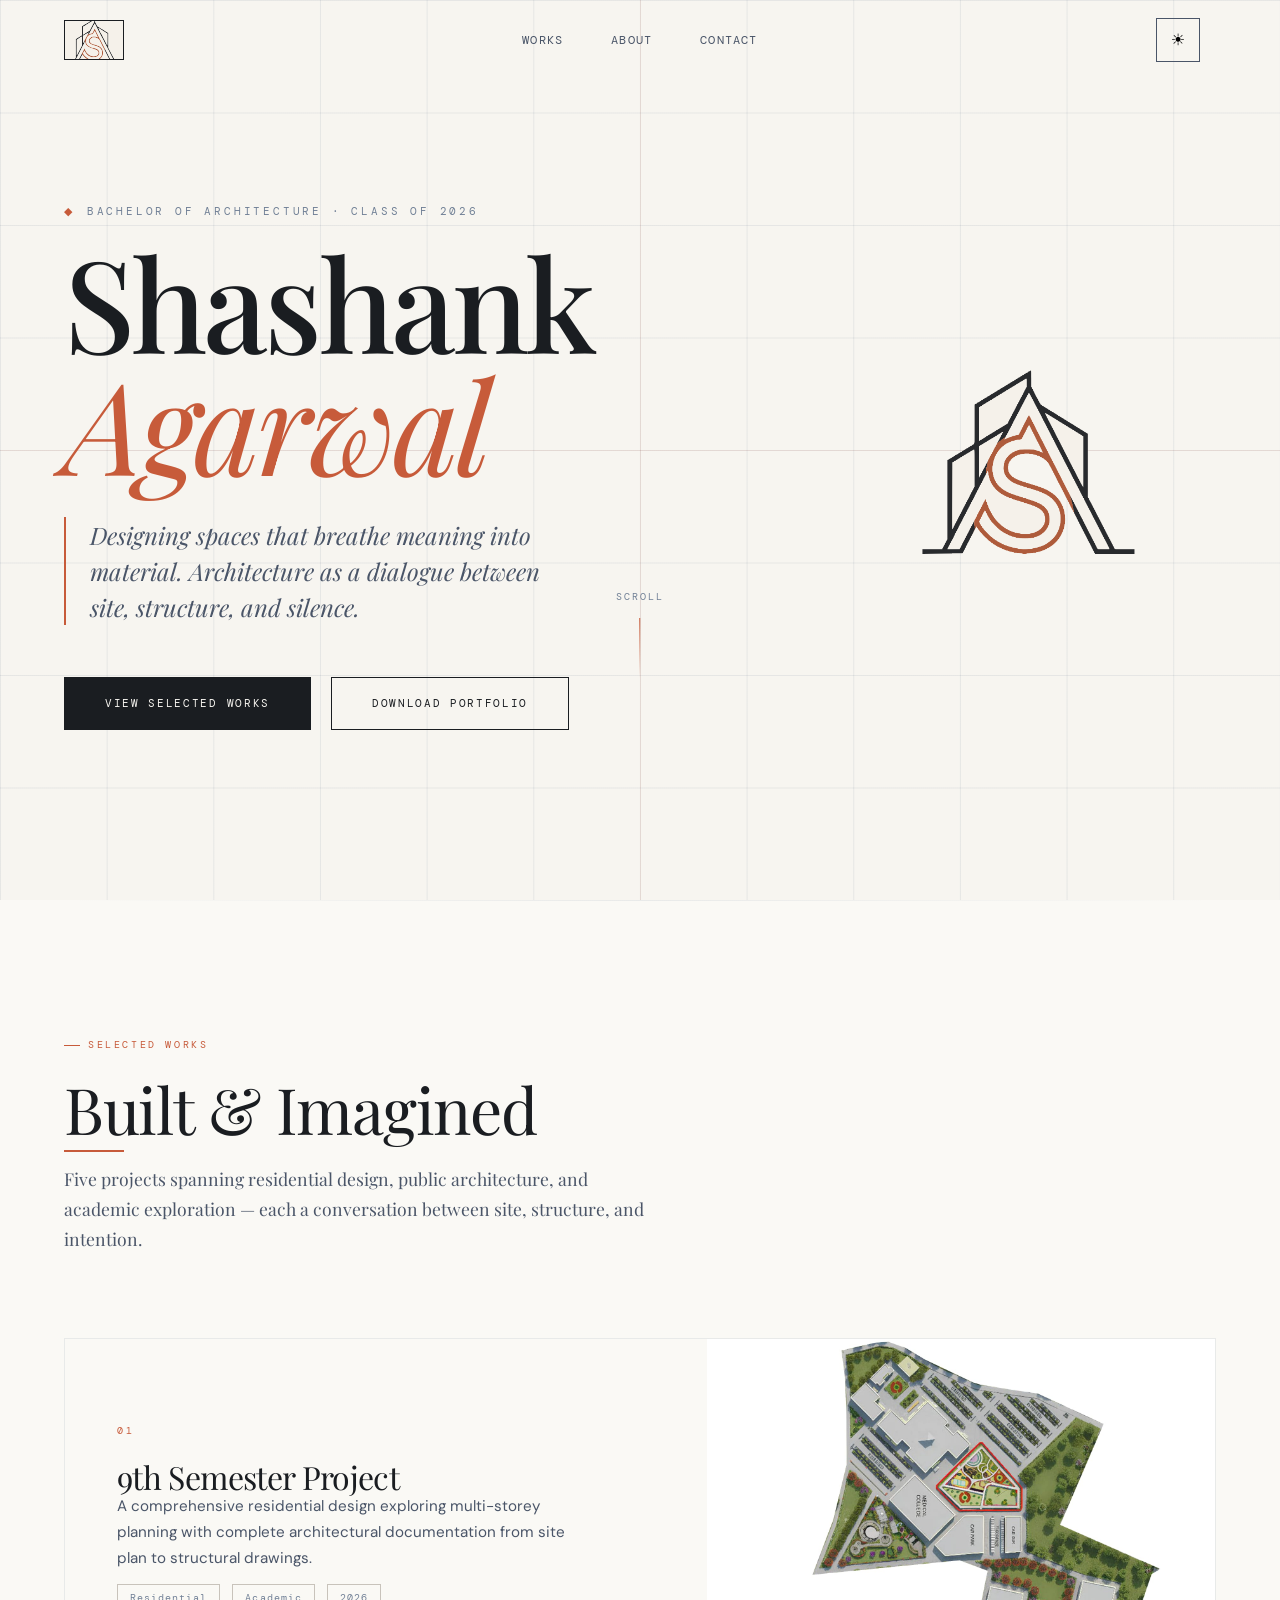
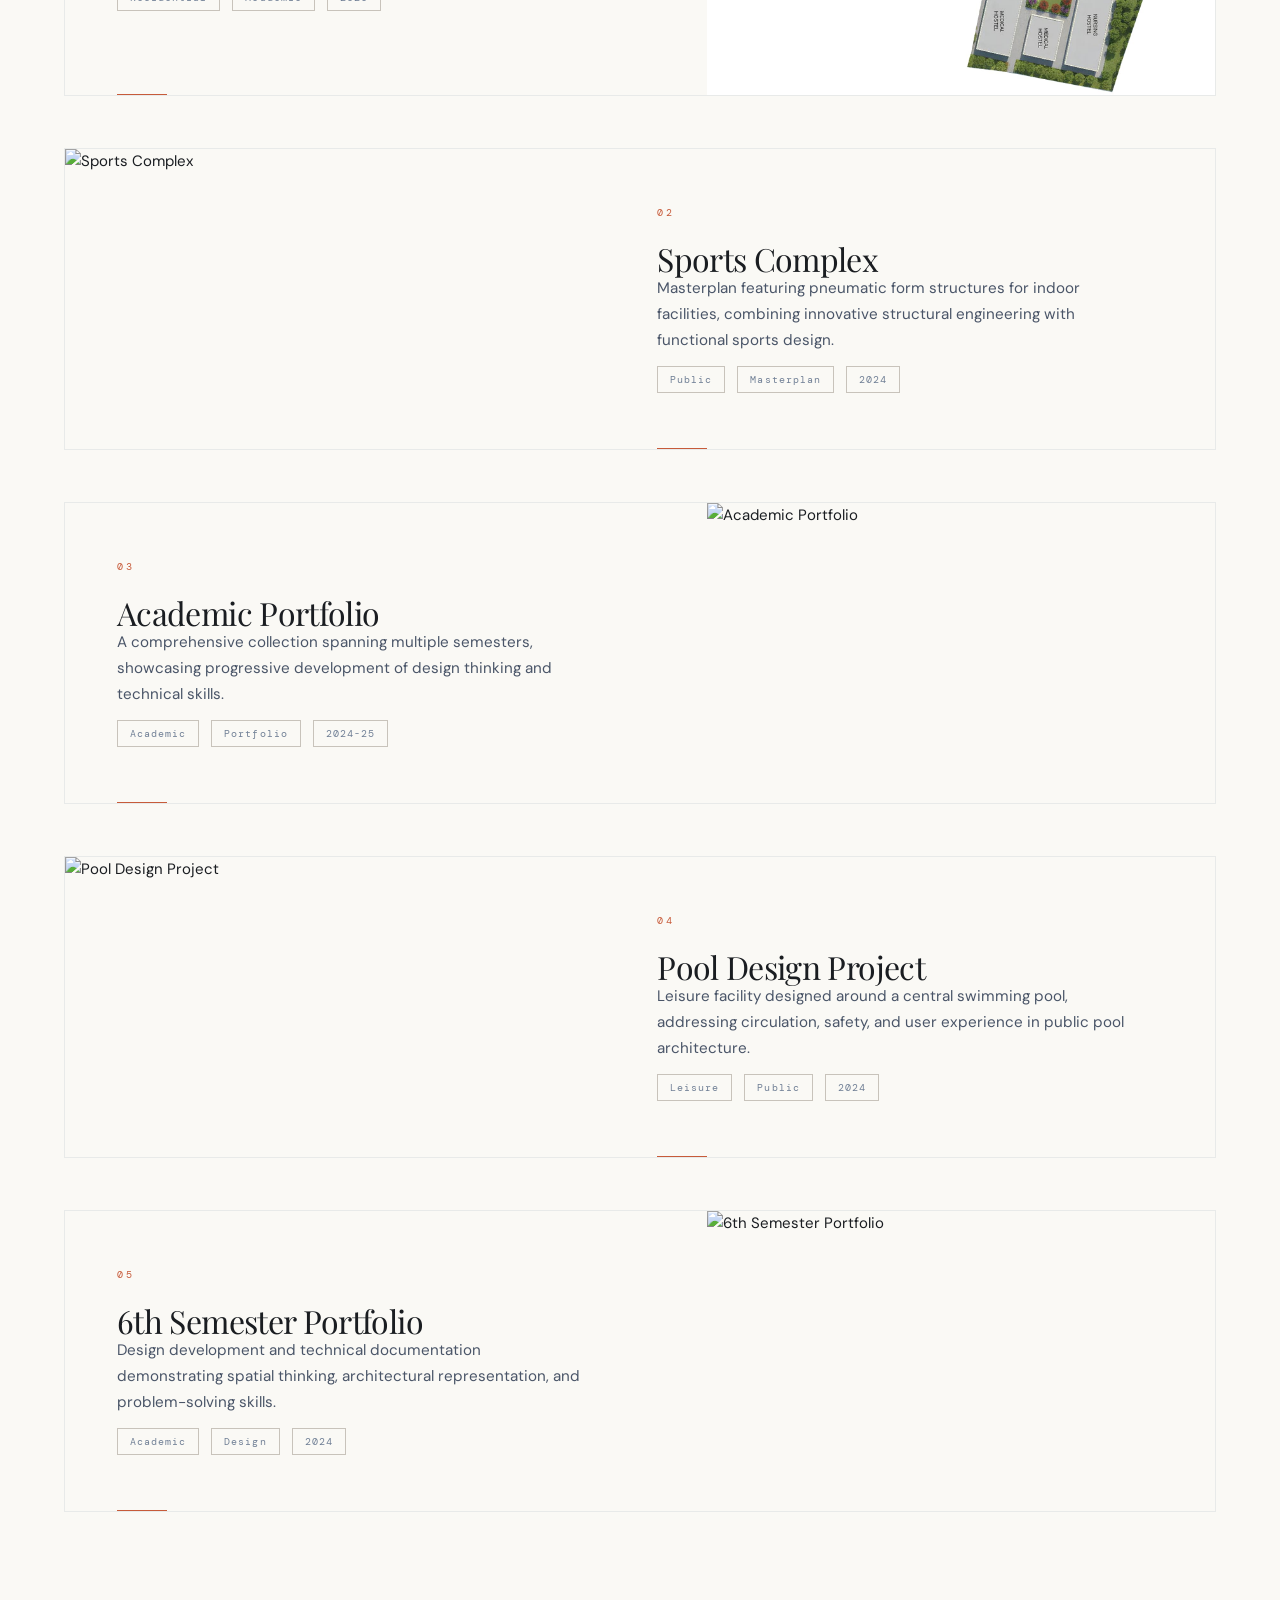
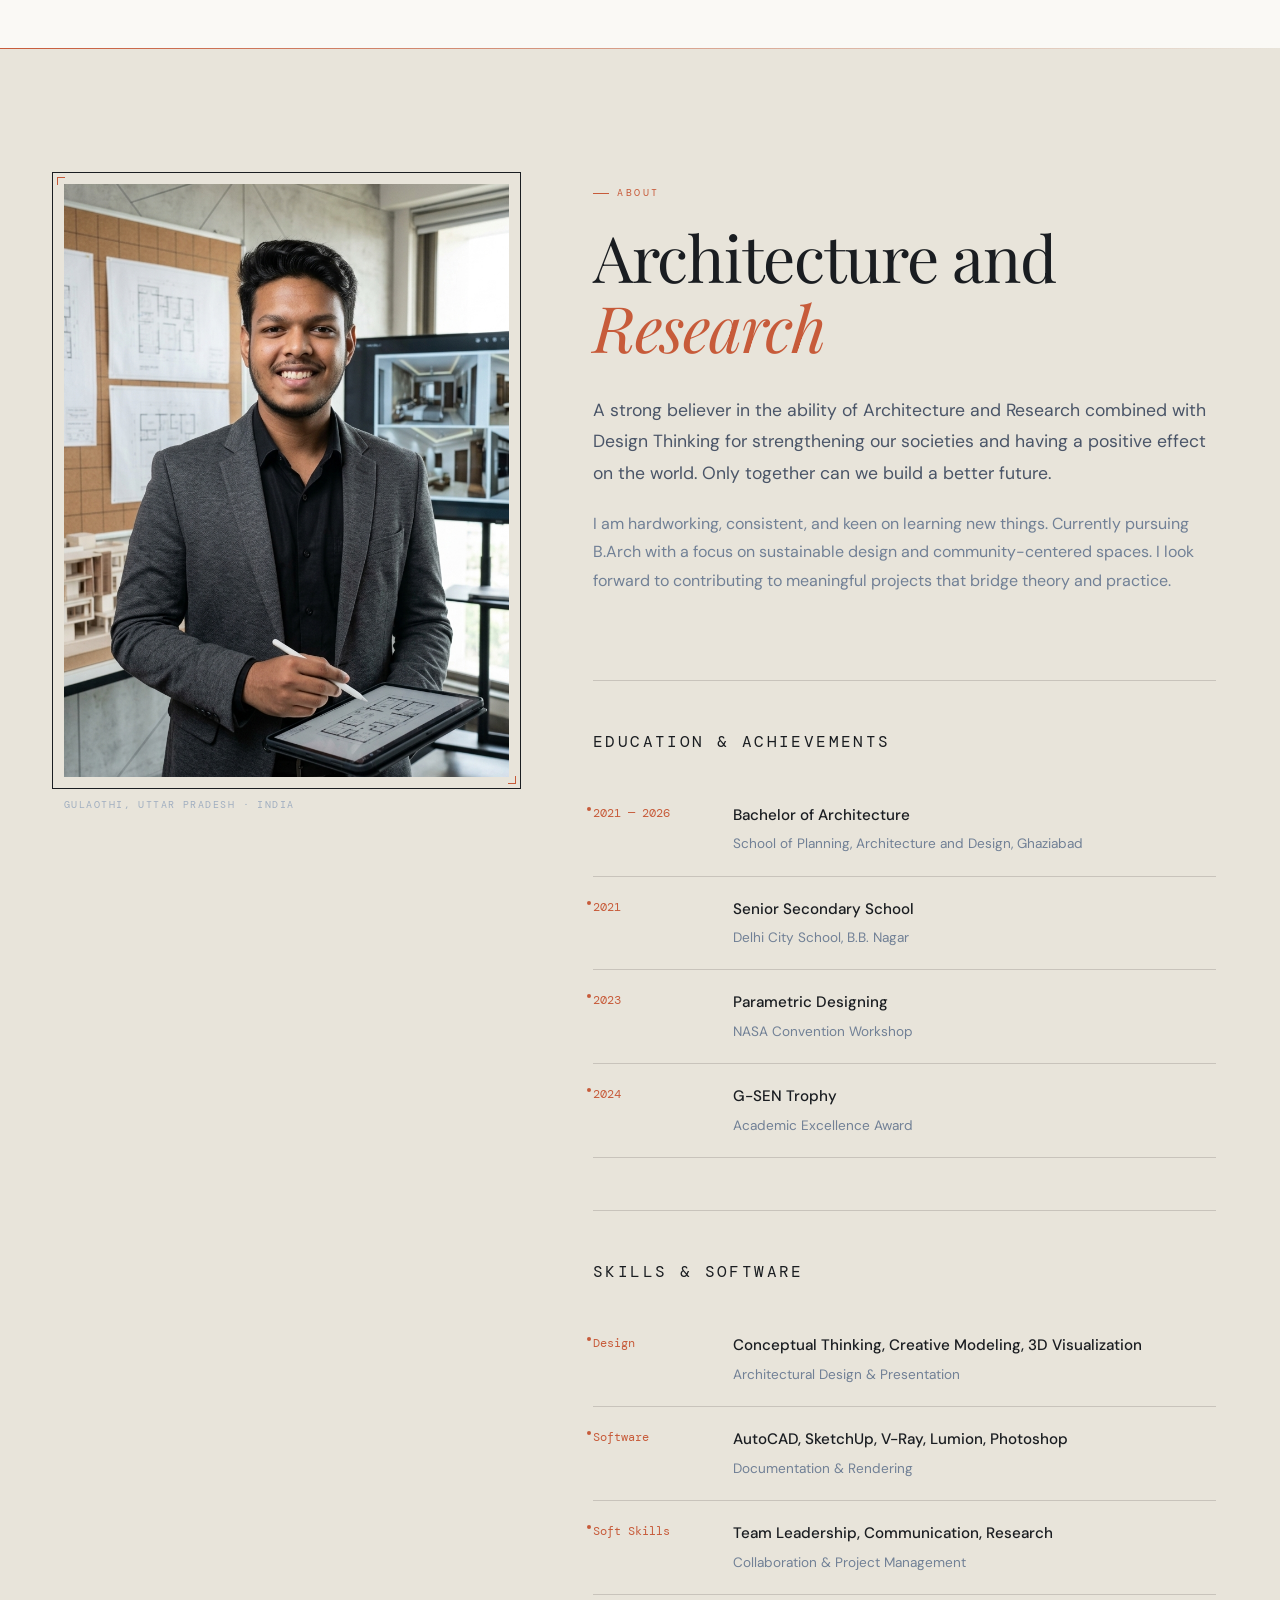
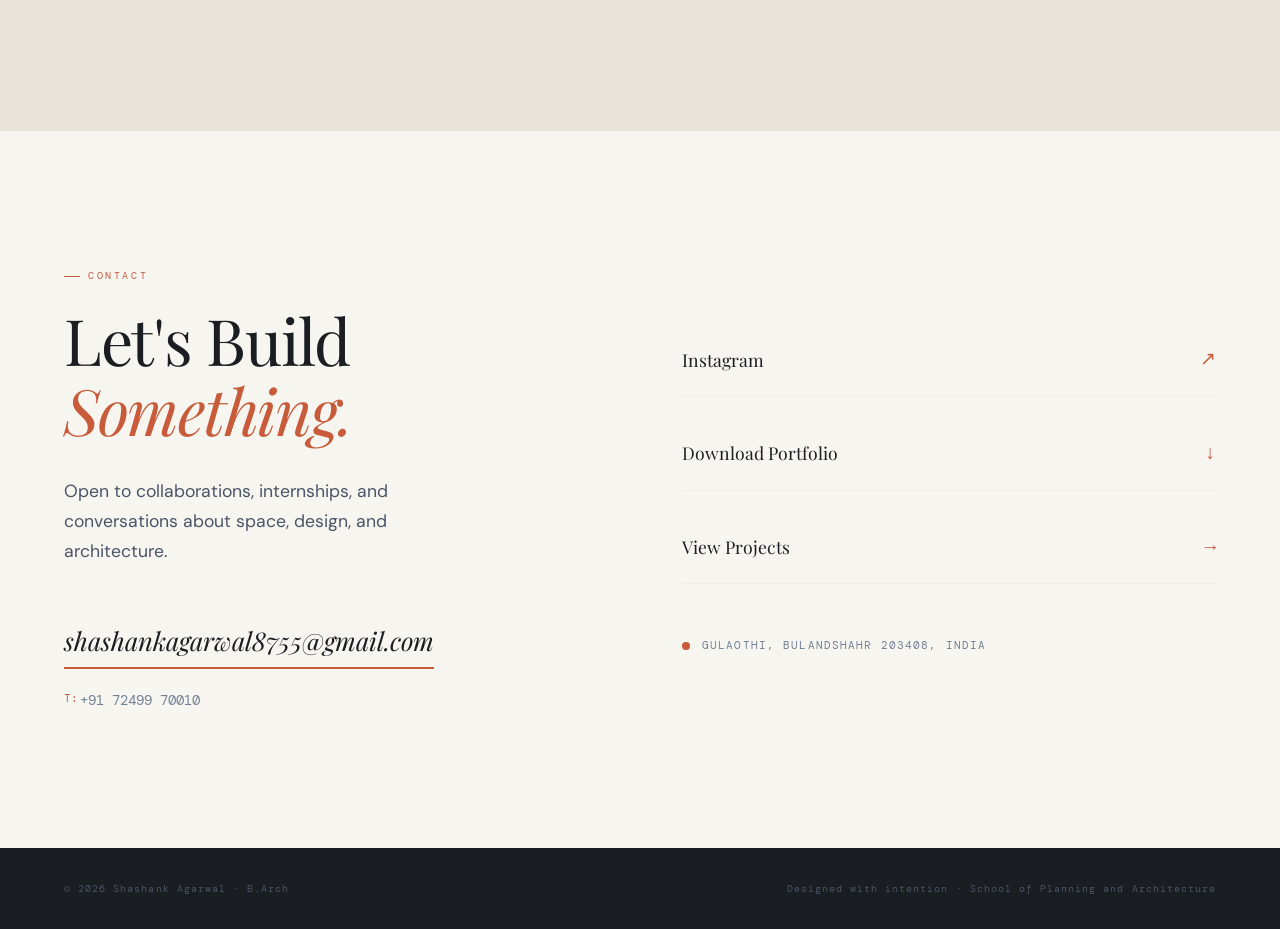
==== index.html @ 077cb96d "working stage 1" ====
<!DOCTYPE html>
<html lang="en">

<head>
    <meta charset="UTF-8">
    <meta name="viewport" content="width=device-width, initial-scale=1.0">
    <title>Shashank Agarwal — Architecture Portfolio 2026</title>
    <link rel="icon" type="image/png" href="transparent-logo.svg">
    <style>
        link[rel="icon"] {
            border-radius: 50% !important;
        }
    </style>
    <link rel="stylesheet" href="style.css">
    <link rel="preconnect" href="https://fonts.googleapis.com">
    <link rel="preconnect" href="https://fonts.gstatic.com" crossorigin>
    <link
        href="https://fonts.googleapis.com/css2?family=DM+Mono:wght@300;400&family=DM+Sans:ital,wdth,wght@0,400,300..700;1,400,400&family=Playfair+Display:ital,wght@0,400..900;1,400..900&display=swap"
        rel="stylesheet">
</head>

<body>

    <!-- ============ NAVIGATION ============ -->
    <nav class="nav" id="nav">
        <a href="#home" class="nav-logo"><img src="logo.svg" alt="Shashank Agarwal" class="nav-logo-img"></a>
        <ul class="nav-links" id="navLinks">
            <li><a href="#works">Works</a></li>
            <li><a href="#about">About</a></li>
            <li><a href="#contact">Contact</a></li>
        </ul>
        <div style="display: flex; align-items: center; gap: 1rem;">
            <button class="theme-toggle" id="themeToggle" aria-label="Toggle dark mode">
                <span class="theme-icon sun">☀</span>
                <span class="theme-icon moon">☾</span>
            </button>
            <button class="nav-mobile-toggle" id="navToggle" aria-label="Toggle menu">
                <span></span>
                <span></span>
            </button>
        </div>
    </nav>

    <!-- ============ HERO ============ -->
    <section class="hero" id="home">
        <div class="hero-grid-bg"></div>
        <div class="hero-content">
            <div class="hero-left">
                <p class="hero-eyebrow fade-in fade-in-delay-1">Bachelor of Architecture · Class of 2026</p>
                <h1 class="hero-title fade-in fade-in-delay-2">
                    <span>Shashank</span>
                    <span class="accent">Agarwal</span>
                </h1>
                <p class="hero-tagline fade-in fade-in-delay-3">
                    Designing spaces that breathe meaning into material. Architecture as a dialogue between site,
                    structure, and silence.
                </p>
                <div class="hero-cta fade-in fade-in-delay-4">
                    <a href="#works" class="btn btn-primary"><span>View Selected Works</span></a>
                    <a href="files/portfolio.pdf" class="btn btn-ghost" download>Download Portfolio</a>
                </div>
            </div>
            <div class="hero-right">
                <img src="transparent-logo.png" alt="Logo" class="hero-logo fade-in fade-in-delay-2">
            </div>
            <div class="hero-scroll">
                <span>Scroll</span>
                <div class="hero-scroll-line"></div>
            </div>
    </section>

    <!-- ============ PROJECTS ============ -->
    <section class="projects section-alt" id="works">
        <div class="projects-header grid">
            <div class="col-12">
                <span class="section-label reveal">Selected Works</span>
                <h2 class="reveal reveal-line">Built &amp; Imagined</h2>
                <p class="projects-intro reveal stagger-1">Five projects spanning residential design, public
                    architecture, and academic exploration — each a conversation between site, structure, and intention.
                </p>
            </div>
        </div>

        <div class="projects-showcase">
            <!-- Project 1: 9th Semester -->
            <article class="project-module reveal stagger-1" onclick="openProject('project1')">
                <div class="project-module-content">
                    <div class="project-number">01</div>
                    <div class="project-details">
                        <h3 class="project-name">9th Semester Project</h3>
                        <p class="project-desc">A comprehensive residential design exploring multi-storey planning with
                            complete architectural documentation from site plan to structural drawings.</p>
                        <div class="project-tags">
                            <span>Residential</span>
                            <span>Academic</span>
                            <span>2026</span>
                        </div>
                    </div>
                    <div class="project-arrow">↗</div>
                </div>
                <div class="project-module-image">
                    <img src="files/project1/img/WhatsApp Image 2026-03-16 at 6.11.59 PM.jpeg"
                        alt="9th Semester Project">
                    <div class="module-image-overlay"></div>
                </div>
            </article>

            <!-- Project 2: Sports Complex -->
            <article class="project-module reveal stagger-2" onclick="openProject('project2')">
                <div class="project-module-content">
                    <div class="project-number">02</div>
                    <div class="project-details">
                        <h3 class="project-name">Sports Complex</h3>
                        <p class="project-desc">Masterplan featuring pneumatic form structures for indoor facilities,
                            combining innovative structural engineering with functional sports design.</p>
                        <div class="project-tags">
                            <span>Public</span>
                            <span>Masterplan</span>
                            <span>2024</span>
                        </div>
                    </div>
                    <div class="project-arrow">↗</div>
                </div>
                <div class="project-module-image">
                    <img src="files/project2 - pool/img/SITE ANALYIS.jpg" alt="Sports Complex">
                    <div class="module-image-overlay"></div>
                </div>
            </article>

            <!-- Project 3: Academic Portfolio -->
            <article class="project-module reveal stagger-3" onclick="openProject('project3')">
                <div class="project-module-content">
                    <div class="project-number">03</div>
                    <div class="project-details">
                        <h3 class="project-name">Academic Portfolio</h3>
                        <p class="project-desc">A comprehensive collection spanning multiple semesters, showcasing
                            progressive development of design thinking and technical skills.</p>
                        <div class="project-tags">
                            <span>Academic</span>
                            <span>Portfolio</span>
                            <span>2024-25</span>
                        </div>
                    </div>
                    <div class="project-arrow">↗</div>
                </div>
                <div class="project-module-image">
                    <img src="files/project3/0.jpg" alt="Academic Portfolio">
                    <div class="module-image-overlay"></div>
                </div>
            </article>

            <!-- Project 4: Pool Design -->
            <article class="project-module reveal stagger-4" onclick="openProject('project4')">
                <div class="project-module-content">
                    <div class="project-number">04</div>
                    <div class="project-details">
                        <h3 class="project-name">Pool Design Project</h3>
                        <p class="project-desc">Leisure facility designed around a central swimming pool, addressing
                            circulation, safety, and user experience in public pool architecture.</p>
                        <div class="project-tags">
                            <span>Leisure</span>
                            <span>Public</span>
                            <span>2024</span>
                        </div>
                    </div>
                    <div class="project-arrow">↗</div>
                </div>
                <div class="project-module-image">
                    <img src="files/project4/0.jpg" alt="Pool Design Project">
                    <div class="module-image-overlay"></div>
                </div>
            </article>

            <!-- Project 5: 6th Semester Portfolio -->
            <article class="project-module reveal stagger-5" onclick="openProject('project5')">
                <div class="project-module-content">
                    <div class="project-number">05</div>
                    <div class="project-details">
                        <h3 class="project-name">6th Semester Portfolio</h3>
                        <p class="project-desc">Design development and technical documentation demonstrating spatial
                            thinking, architectural representation, and problem-solving skills.</p>
                        <div class="project-tags">
                            <span>Academic</span>
                            <span>Design</span>
                            <span>2024</span>
                        </div>
                    </div>
                    <div class="project-arrow">↗</div>
                </div>
                <div class="project-module-image">
                    <img src="files/project5/9.jpg" alt="6th Semester Portfolio">
                    <div class="module-image-overlay"></div>
                </div>
            </article>
        </div>
    </section>

    <!-- ============ PROJECT DETAIL OVERLAY ============ -->
    <div class="project-detail" id="projectDetail">
        <button class="project-detail-close" id="detailClose" aria-label="Close project">
            <span></span>
            <span></span>
        </button>
        <div class="project-detail-content" id="detailContent">
            <!-- Dynamically populated -->
        </div>
    </div>

    <!-- ============ ABOUT ============ -->
    <section class="about" id="about">
        <div class="about-grid">
            <div class="about-portrait reveal-left">
                <div class="portrait-container">
                    <img src="me.png" alt="Shashank Agarwal" class="portrait-img">
                    <div class="portrait-frame"></div>
                </div>
                <p class="portrait-caption">Gulaothi, Uttar Pradesh · India</p>
            </div>
            <div class="about-content">
                <span class="section-label reveal">About</span>
                <h2 class="reveal stagger-1">Architecture and<br><em>Research</em></h2>
                <p class="about-bio reveal stagger-2">
                    A strong believer in the ability of Architecture and Research combined with Design Thinking for
                    strengthening our societies and having a positive effect on the world. Only together can we build a
                    better future.
                </p>
                <p class="about-bio reveal stagger-5">
                    I am hardworking, consistent, and keen on learning new things. Currently pursuing B.Arch with a
                    focus on sustainable design and community-centered spaces. I look forward to contributing to
                    meaningful projects that bridge theory and practice.
                </p>

                <div class="timeline reveal stagger-4">
                    <h4>Education &amp; Achievements</h4>
                    <div class="timeline-item">
                        <span class="timeline-year">2021 — 2026</span>
                        <div class="timeline-content">
                            <h5>Bachelor of Architecture</h5>
                            <p>School of Planning, Architecture and Design, Ghaziabad</p>
                        </div>
                    </div>
                    <div class="timeline-item">
                        <span class="timeline-year">2021</span>
                        <div class="timeline-content">
                            <h5>Senior Secondary School</h5>
                            <p>Delhi City School, B.B. Nagar</p>
                        </div>
                    </div>
                    <div class="timeline-item">
                        <span class="timeline-year">2023</span>
                        <div class="timeline-content">
                            <h5>Parametric Designing</h5>
                            <p>NASA Convention Workshop</p>
                        </div>
                    </div>
                    <div class="timeline-item">
                        <span class="timeline-year">2024</span>
                        <div class="timeline-content">
                            <h5>G-SEN Trophy</h5>
                            <p>Academic Excellence Award</p>
                        </div>
                    </div>
                </div>

                <div class="timeline reveal stagger-4" style="margin-top: var(--space-xl);">
                    <h4>Skills &amp; Software</h4>
                    <div class="timeline-item">
                        <span class="timeline-year">Design</span>
                        <div class="timeline-content">
                            <h5>Conceptual Thinking, Creative Modeling, 3D Visualization</h5>
                            <p>Architectural Design &amp; Presentation</p>
                        </div>
                    </div>
                    <div class="timeline-item">
                        <span class="timeline-year">Software</span>
                        <div class="timeline-content">
                            <h5>AutoCAD, SketchUp, V-Ray, Lumion, Photoshop</h5>
                            <p>Documentation &amp; Rendering</p>
                        </div>
                    </div>
                    <div class="timeline-item">
                        <span class="timeline-year">Soft Skills</span>
                        <div class="timeline-content">
                            <h5>Team Leadership, Communication, Research</h5>
                            <p>Collaboration &amp; Project Management</p>
                        </div>
                    </div>
                </div>
            </div>
        </div>
    </section>


    <!-- ============ CONTACT ============ -->
    <section class="contact" id="contact">
        <div class="contact-grid">
            <div class="reveal">
                <span class="section-label">Contact</span>
                <h2 class="contact-headline">Let's Build<br><em>Something.</em></h2>
                <p class="contact-subline">
                    Open to collaborations, internships, and conversations about space, design, and architecture.
                </p>
                <a href="mailto:shashankagarwal8755@gmail.com" class="contact-email">shashankagarwal8755@gmail.com</a>
                <p class="contact-phone">+91 72499 70010</p>
            </div>
            <div class="contact-right reveal stagger-2">
                <div class="contact-links">
                    <a href="https://instagram.com/_SHASHANK___AGARWAL__" class="contact-link" target="_blank">
                        <span class="link-label">Instagram</span>
                        <span class="link-arrow">↗</span>
                    </a>
                    <a href="files/portfolio/p1_compressed (1)_260316_182644.pdf" class="contact-link" download>
                        <span class="link-label">Download Portfolio</span>
                        <span class="link-arrow">↓</span>
                    </a>
                    <a href="#works" class="contact-link">
                        <span class="link-label">View Projects</span>
                        <span class="link-arrow">→</span>
                    </a>
                </div>
                <div class="contact-location">
                    <div class="location-marker"></div>
                    <span class="location-text">Gulaothi, Bulandshahr 203408, India</span>
                </div>
            </div>
        </div>
    </section>

    <!-- ============ FOOTER ============ -->
    <footer class="footer">
        <div class="footer-content">
            <p class="footer-text">© 2026 Shashank Agarwal · B.Arch</p>
            <p class="footer-text">Designed with intention · School of Planning and Architecture</p>
        </div>
    </footer>

    <!-- ============ LIGHTBOX ============ -->
    <div class="lightbox" id="lightbox">
        <button class="lightbox-close" id="lightboxClose" aria-label="Close">✕</button>
        <button class="lightbox-prev" id="lightboxPrev" aria-label="Previous">←</button>
        <button class="lightbox-next" id="lightboxNext" aria-label="Next">→</button>
        <div class="lightbox-content">
            <img id="lightboxImg" src="" alt="">
        </div>
        <p class="lightbox-caption" id="lightboxCaption"></p>
    </div>

    <!-- ============ CUSTOM CURSOR ============ -->
    <div class="custom-cursor" id="customCursor">
        <div class="cursor-corners"></div>
        <div class="cursor-outer"></div>
        <div class="cursor-inner"></div>
    </div>

    <script src="script.js"></script>
</body>

</html>
---- style.css ----
/* ============================================================
 Shashank Agarwal — Architecture Portfolio 2026
 DRAFTING TABLE AESTHETIC — Technical Precision meets Spatial Poetry
 ============================================================ */

/* ---------- CSS CUSTOM PROPERTIES — Drafting Table System ---------- */
:root {
  /* Technical Color Palette — Blueprint & Drafting Paper */
  --off-white: #F7F5F0;
  --warm-white: #FAF9F5;
  --paper: #F0EDE5;
  --parchment: #E8E4DA;
  --grid-line: rgba(30, 58, 95, 0.08);
  --blueprint-bg: #E8F4FC;
  --blueprint-dark: #1E3A5F;
  --blueprint-line: #2C5282;
  --concrete: #C8C3BB;
  --concrete-dark: #9A958D;
  --technical-ink: #2D3748;
  --charcoal: #1A1D21;
  --charcoal-light: #2D3138;
  --graphite: #4A5568;
  --mid-gray: #718096;
  --light-gray: #A0AEC0;
  --dimension-red: #C53030;
  --centerline: #C75B3A;

  /* Technical Accent — Drafting Ink + Construction */
  --accent: #C75B3A;
  --accent-light: #DD7352;
  --accent-muted: #9B4530;
  --accent-pale: rgba(199, 91, 58, 0.08);
  --dimension: #2D3748;

  /* Typography */
  --font-sans: 'DM Sans', 'Inter', system-ui, sans-serif;
  --font-serif: 'Playfair Display', Georgia, serif;
  --font-mono: 'DM Mono', 'SF Mono', Consolas, monospace;

  /* Grid System */
  --grid-columns: 12;
  --grid-gap: 24px;
  --grid-margin: clamp(1.5rem, 5vw, 5rem);

  /* Spacing Scale — Golden Ratio */
  --space-xs: 0.5rem;
  --space-sm: 0.75rem;
  --space-md: 1.25rem;
  --space-lg: 2rem;
  --space-xl: 3.25rem;
  --space-2xl: 5.25rem;
  --space-3xl: 8.5rem;

  /* Animation */
  --ease-smooth: cubic-bezier(0.25, 0.1, 0.25, 1);
  --ease-reveal: cubic-bezier(0.16, 1, 0.3, 1);
  --ease-architect: cubic-bezier(0.87, 0, 0.13, 1);
  --duration-slow: 0.8s;
  --duration-base: 0.5s;
  --duration-fast: 0.25s;

  /* Dimensions */
  --nav-height: 80px;
  --max-width: 1440px;
  --content-width: 1200px;

  /* Cursor Position */
  --cursor-x: 50%;
  --cursor-y: 50%;
}

/* ---------- Dark Mode — Blueprint Night Mode ---------- */
[data-theme="dark"] {
  --off-white: #0D1117;
  --warm-white: #161B22;
  --paper: #21262D;
  --parchment: #2D333B;
  --grid-line: rgba(139, 148, 158, 0.08);
  --blueprint-bg: #1E3A5F;
  --charcoal: #E6EDF3;
  --charcoal-light: #C9D1D9;
  --graphite: #8B949E;
  --mid-gray: #6E7681;
  --light-gray: #484F58;
  --accent: #DD7352;
  --accent-light: #E89076;
  --accent-pale: rgba(221, 115, 82, 0.15);
  --blueprint-line: #58A6FF;
}

/* ---------- Reset & Base with Custom Cursor ---------- */
*, *::before, *::after {
  box-sizing: border-box;
  margin: 0;
  padding: 0;
}

html {
  scroll-behavior: smooth;
  font-size: 16px;
  -webkit-font-smoothing: antialiased;
  -moz-osx-font-smoothing: grayscale;
  cursor: none;
}

body {
  font-family: var(--font-sans);
  font-weight: 400;
  font-size: 15px;
  line-height: 1.7;
  color: var(--charcoal);
  background: var(--off-white);
  overflow-x: hidden;
  cursor: none;
}

/* Show default cursor on touch devices */
@media (pointer: coarse) {
  html, body, * {
    cursor: auto !important;
  }
  .custom-cursor {
    display: none !important;
  }
}

img {
  display: block;
  max-width: 100%;
  height: auto;
}

a, button, [role="button"], input, textarea, select, .project-card {
  cursor: none;
}

a {
  color: inherit;
  text-decoration: none;
}

ul { list-style: none; }

button {
  background: none;
  border: none;
  cursor: none;
  font: inherit;
}

/* ---------- CUSTOM CURSOR — Drafting Compass Style ---------- */
.custom-cursor {
  position: fixed;
  top: 0;
  left: 0;
  pointer-events: none;
  z-index: 99999;
  opacity: 0;
  will-change: transform;
}

/* Outer Circle — The Compass Ring */
.cursor-outer {
  position: absolute;
  width: 40px;
  height: 40px;
  border: 1.5px solid var(--charcoal);
  border-radius: 50%;
  top: -20px;
  left: -20px;
  transition: width 0.3s var(--ease-smooth),
              height 0.3s var(--ease-smooth),
              top 0.3s var(--ease-smooth),
              left 0.3s var(--ease-smooth),
              border-color 0.3s var(--ease-smooth),
              background 0.3s var(--ease-smooth),
              transform 0.15s var(--ease-smooth);
  background: transparent;
}

/* Crosshair Lines */
.cursor-outer::before,
.cursor-outer::after {
  content: '';
  position: absolute;
  background: var(--charcoal);
  transition: background 0.3s var(--ease-smooth);
}

.cursor-outer::before {
  width: 1px;
  height: 8px;
  top: -4px;
  left: 50%;
  transform: translateX(-50%);
}

.cursor-outer::after {
  width: 8px;
  height: 1px;
  left: -4px;
  top: 50%;
  transform: translateY(-50%);
}

/* Inner Dot — The Precision Point */
.cursor-inner {
  position: absolute;
  width: 6px;
  height: 6px;
  background: var(--accent);
  border-radius: 50%;
  top: -3px;
  left: -3px;
  transition: transform 0.15s var(--ease-smooth),
              background 0.15s var(--ease-smooth);
}

/* Corner Marks — Technical Drawing Style */
.cursor-corners {
  position: absolute;
  width: 60px;
  height: 60px;
  top: -30px;
  left: -30px;
  pointer-events: none;
}

.cursor-corners::before,
.cursor-corners::after {
  content: '';
  position: absolute;
  width: 8px;
  height: 8px;
  border: 1px solid var(--charcoal);
  transition: width 0.3s var(--ease-smooth),
              height 0.3s var(--ease-smooth),
              border-color 0.3s var(--ease-smooth),
              opacity 0.3s var(--ease-smooth);
  opacity: 0.3;
}

.cursor-corners::before {
  top: 0;
  left: 0;
  border-right: none;
  border-bottom: none;
}

.cursor-corners::after {
  bottom: 0;
  right: 0;
  border-left: none;
  border-top: none;
}

/* Cursor States */
.custom-cursor.hovering .cursor-outer {
  width: 60px;
  height: 60px;
  top: -30px;
  left: -30px;
  border-color: var(--accent);
  background: rgba(199, 91, 58, 0.05);
}

.custom-cursor.hovering .cursor-inner {
  transform: scale(1.5);
}

.custom-cursor.hovering .cursor-corners::before,
.custom-cursor.hovering .cursor-corners::after {
  width: 12px;
  height: 12px;
  border-color: var(--accent);
  opacity: 0.6;
}

.custom-cursor.clicking .cursor-outer {
  transform: scale(0.9);
}

.custom-cursor.clicking .cursor-inner {
  transform: scale(0.5);
}

/* ---------- Typography Scale — Architectural Hierarchy ---------- */
h1, h2, h3, h4 {
  font-family: var(--font-serif);
  font-weight: 400;
  line-height: 1.1;
  letter-spacing: -0.02em;
}

h1 {
  font-size: clamp(4rem, 12vw, 11rem);
  font-weight: 500;
}

h2 {
  font-size: clamp(2.5rem, 5vw, 4.5rem);
}

h3 {
  font-size: clamp(1.5rem, 2.5vw, 2rem);
}

h4 {
  font-size: 1rem;
  font-family: var(--font-mono);
  text-transform: uppercase;
  letter-spacing: 0.15em;
}

/* ---------- Layout — 12 Column Drafting Grid ---------- */
.grid {
  display: grid;
  grid-template-columns: repeat(var(--grid-columns), 1fr);
  gap: var(--grid-gap);
  max-width: var(--max-width);
  margin: 0 auto;
  padding: 0 var(--grid-margin);
}

.grid-full {
  max-width: 100%;
  padding: 0;
}

/* Column spans */
.col-1 { grid-column: span 1; }
.col-2 { grid-column: span 2; }
.col-3 { grid-column: span 3; }
.col-4 { grid-column: span 4; }
.col-5 { grid-column: span 5; }
.col-6 { grid-column: span 6; }
.col-7 { grid-column: span 7; }
.col-8 { grid-column: span 8; }
.col-9 { grid-column: span 9; }
.col-10 { grid-column: span 10; }
.col-11 { grid-column: span 11; }
.col-12 { grid-column: span 12; }

/* ---------- Section Base with Technical Lines ---------- */
.section {
  padding: var(--space-3xl) 0;
  position: relative;
}

.section-alt {
  background: var(--warm-white);
}

.section-dark {
  background: var(--charcoal);
  color: var(--off-white);
}

.section-label {
  display: block;
  font-family: var(--font-mono);
  font-size: 0.65rem;
  letter-spacing: 0.25em;
  text-transform: uppercase;
  color: var(--accent);
  margin-bottom: var(--space-md);
  position: relative;
  padding-left: 1.5rem;
}

.section-label::before {
  content: '';
  position: absolute;
  left: 0;
  top: 50%;
  width: 1rem;
  height: 1px;
  background: var(--accent);
}

.section-dark .section-label {
  color: var(--accent-light);
}

/* ---------- Navigation — Technical Drafting Nav ---------- */
.nav {
  position: fixed;
  top: 0;
  left: 0;
  right: 0;
  z-index: 1000;
  height: var(--nav-height);
  display: flex;
  align-items: center;
  justify-content: space-between;
  padding: 0 var(--grid-margin);
  transition: background var(--duration-base) var(--ease-smooth),
              backdrop-filter var(--duration-base) var(--ease-smooth);
}

.nav.scrolled {
  background: rgba(247, 245, 240, 0.95);
  backdrop-filter: blur(20px);
  border-bottom: 1px solid var(--grid-line);
}

[data-theme="dark"] .nav.scrolled {
  background: rgba(13, 17, 23, 0.95);
  border-bottom-color: rgba(139, 148, 158, 0.1);
}

.nav-logo {
  font-family: var(--font-mono);
  font-size: 1.1rem;
  font-weight: 500;
  letter-spacing: 0.1em;
  color: var(--charcoal);
  position: relative;
  padding: 0;
  border: 1px solid var(--charcoal);
  display: flex;
  align-items: center;
  justify-content: center;
  width: 60px;
  height: 40px;
  overflow: hidden;
}

.nav-logo-img {
  height: 100%;
  width: 100%;
  object-fit: cover;
  transform: scale(1.3);
}

.nav-logo::before,
.nav-logo::after {
  content: '';
  position: absolute;
  width: 4px;
  height: 4px;
  border: 1px solid var(--accent);
  transition: all 0.3s var(--ease-smooth);
}

.nav-logo::before {
  top: -2px;
  left: -2px;
  border-right: none;
  border-bottom: none;
}

.nav-logo::after {
  bottom: -2px;
  right: -2px;
  border-left: none;
  border-top: none;
}

.nav-logo:hover::before,
.nav-logo:hover::after {
  width: calc(100% + 4px);
  height: calc(100% + 4px);
}

.nav-links {
  display: flex;
  gap: 3rem;
  align-items: center;
}

.nav-links a {
  font-family: var(--font-mono);
  font-size: 0.75rem;
  font-weight: 400;
  letter-spacing: 0.1em;
  text-transform: uppercase;
  color: var(--graphite);
  position: relative;
  transition: color var(--duration-fast);
  padding: 0.5rem 0;
}

.nav-links a::before {
  content: '';
  position: absolute;
  bottom: 0;
  left: 0;
  width: 0;
  height: 1px;
  background: var(--accent);
  transition: width var(--duration-base) var(--ease-reveal);
}

.nav-links a::after {
  content: '//';
  position: absolute;
  right: -1.2rem;
  color: var(--accent);
  opacity: 0;
  transition: opacity 0.3s;
}

.nav-links a:last-child::after {
  display: none;
}

.nav-links a:hover {
  color: var(--charcoal);
}

.nav-links a:hover::before {
  width: 100%;
}

.nav-links a:hover::after {
  opacity: 1;
}

[data-theme="dark"] .nav-links a {
  color: var(--graphite);
}

[data-theme="dark"] .nav-links a:hover {
  color: var(--off-white);
}

/* Theme Toggle — Technical Style */
.theme-toggle {
  width: 44px;
  height: 44px;
  display: flex;
  align-items: center;
  justify-content: center;
  border: 1px solid var(--graphite);
  border-radius: 0;
  transition: all var(--duration-fast);
  position: relative;
}

.theme-toggle:hover {
  background: var(--paper);
  border-color: var(--accent);
}

.theme-icon {
  font-size: 1rem;
  transition: opacity var(--duration-fast), transform var(--duration-fast);
  position: absolute;
}

.theme-icon.sun { opacity: 1; transform: rotate(0deg); }
.theme-icon.moon { opacity: 0; transform: rotate(-90deg); }

[data-theme="dark"] .theme-icon.sun { opacity: 0; transform: rotate(90deg); }
[data-theme="dark"] .theme-icon.moon { opacity: 1; transform: rotate(0deg); }

/* ---------- Hero — Blueprint/Drawing Board Aesthetic ---------- */
.hero {
  min-height: 100vh;
  min-height: 100svh;
  display: flex;
  flex-direction: column;
  justify-content: center;
  padding: var(--nav-height) var(--grid-margin) var(--space-xl);
  position: relative;
  overflow: hidden;
  background: var(--off-white);
}

/* Technical Grid Background */
.hero-grid-bg {
  position: absolute;
  inset: 0;
  background-image:
    linear-gradient(to right, var(--grid-line) 1px, transparent 1px),
    linear-gradient(to bottom, var(--grid-line) 1px, transparent 1px);
  background-size: calc(100% / 12) calc(100% / 8);
  opacity: 1;
  pointer-events: none;
}

/* Center Crosshairs */
.hero-grid-bg::before,
.hero-grid-bg::after {
  content: '';
  position: absolute;
  background: var(--accent);
  opacity: 0.1;
}

.hero-grid-bg::before {
  width: 1px;
  height: 100%;
  left: 50%;
  top: 0;
}

.hero-grid-bg::after {
  width: 100%;
  height: 1px;
  top: 50%;
  left: 0;
}

[data-theme="dark"] .hero-grid-bg {
  background-image:
    linear-gradient(to right, var(--grid-line) 1px, transparent 1px),
    linear-gradient(to bottom, var(--grid-line) 1px, transparent 1px);
}

.hero-content {
  position: relative;
  z-index: 2;
  max-width: var(--content-width);
  margin: 0 auto;
  width: 100%;
display: flex;
justify-content: space-between;
align-items: center;
}
.hero-left {flex: 1;}.hero-right {flex-shrink: 0;padding-left: var(--space-xl);}.hero-logo {max-width: 380px;width: 100%;height: auto;display: block;animation: heroFloat 6s ease-in-out infinite;backface-visibility: hidden;}@keyframes heroFloat {0%, 100% {transform: translateY(0);}50% {transform: translateY(-8px);}}@media (max-width: 768px) {.hero-content {flex-direction: column;text-align: center;}.hero-right {padding-left: 0;padding-top: var(--space-xl);}.hero-logo {max-width: 220px;margin: 0 auto;}}

.hero-eyebrow {
  font-family: var(--font-mono);
  font-size: 0.7rem;
  letter-spacing: 0.25em;
  text-transform: uppercase;
  color: var(--mid-gray);
  margin-bottom: var(--space-md);
  position: relative;
  display: inline-block;
}

.hero-eyebrow::before {
  content: '◆';
  color: var(--accent);
  margin-right: 0.75rem;
}

.hero-title {
  font-family: var(--font-serif);
  font-size: clamp(3.5rem, 10vw, 10rem);
  font-weight: 500;
  line-height: 0.95;
  letter-spacing: -0.03em;
  color: var(--charcoal);
  margin-bottom: var(--space-lg);
}

.hero-title span {
  display: block;
}

.hero-title .accent {
  color: var(--accent);
  font-style: italic;
  font-weight: 400;
}

.hero-tagline {
  font-family: var(--font-serif);
  font-size: clamp(1.1rem, 2vw, 1.5rem);
  font-style: italic;
  font-weight: 400;
  color: var(--graphite);
  line-height: 1.5;
  max-width: 480px;
  margin-bottom: var(--space-xl);
  position: relative;
  padding-left: 1.5rem;
  border-left: 2px solid var(--accent);
}

.hero-cta {
  display: flex;
  gap: var(--space-md);
  flex-wrap: wrap;
}

/* ---------- Buttons — Technical Drafting Style ---------- */
.btn {
  display: inline-flex;
  align-items: center;
  gap: var(--space-xs);
  padding: 1rem 2.5rem;
  font-family: var(--font-mono);
  font-size: 0.7rem;
  letter-spacing: 0.15em;
  text-transform: uppercase;
  transition: all var(--duration-base) var(--ease-reveal);
  position: relative;
  overflow: hidden;
}

.btn-primary {
  background: var(--charcoal);
  color: var(--off-white);
  border: 1px solid var(--charcoal);
}

.btn-primary::before {
  content: '';
  position: absolute;
  inset: 0;
  background: var(--accent);
  transform: translateY(100%);
  transition: transform var(--duration-base) var(--ease-reveal);
}

.btn-primary:hover::before {
  transform: translateY(0);
}

.btn-primary span {
  position: relative;
  z-index: 1;
}

.btn-ghost {
  border: 1px solid var(--charcoal);
  color: var(--charcoal);
  background: transparent;
}

.btn-ghost:hover {
  background: var(--charcoal);
  color: var(--off-white);
}

.hero-scroll {
  position: absolute;
  bottom: var(--space-xl);
  left: 50%;
  transform: translateX(-50%);
  display: flex;
  flex-direction: column;
  align-items: center;
  gap: var(--space-sm);
  font-family: var(--font-mono);
  font-size: 0.6rem;
  letter-spacing: 0.2em;
  text-transform: uppercase;
  color: var(--mid-gray);
}

.hero-scroll-line {
  width: 1px;
  height: 60px;
  background: linear-gradient(to bottom, var(--accent), transparent);
  animation: scrollPulse 2s ease-in-out infinite;
}

@keyframes scrollPulse {
  0%, 100% { opacity: 0.3; transform: scaleY(1); }
  50% { opacity: 0.8; transform: scaleY(0.7); }
}

/* ---------- Projects Grid — Architectural Module Style ---------- */
.projects {
  padding: var(--space-3xl) 0;
  position: relative;
}

.projects::before {
  content: '';
  position: absolute;
  top: 0;
  left: var(--grid-margin);
  right: var(--grid-margin);
  height: 1px;
  background: linear-gradient(to right, transparent, var(--grid-line), transparent);
}

.projects-header {
  margin-bottom: var(--space-2xl);
}

.projects-intro {
 font-family: var(--font-serif);
 font-size: 1.1rem;
 color: var(--graphite);
 line-height: 1.7;
 max-width: 600px;
 margin-top: var(--space-md);
}

/* Projects Showcase Layout */
.projects-showcase {
 display: flex;
 flex-direction: column;
 gap: var(--space-xl);
 max-width: var(--max-width);
 margin: 0 auto;
 padding: 0 var(--grid-margin);
}

/* Project Module — Editorial Magazine Style */
.project-module {
 display: grid;
 grid-template-columns: 1.2fr 1fr;
 gap: var(--space-lg);
 background: var(--warm-white);
 border: 1px solid var(--grid-line);
 transition: all var(--duration-base) var(--ease-smooth);
 position: relative;
 overflow: hidden;
 cursor: pointer;
}

.project-module::before {
 content: '';
 position: absolute;
 top: 0;
 left: 0;
 width: 3px;
 height: 0;
 background: var(--accent);
 transition: height var(--duration-base) var(--ease-reveal);
 z-index: 10;
}

.project-module:hover {
 border-color: var(--accent);
 box-shadow: 0 20px 60px rgba(30, 58, 95, 0.08);
}

.project-module:hover::before {
 height: 100%;
}

/* Reversed layout for even-numbered modules */
.project-module:nth-child(even) {
 grid-template-columns: 1fr 1.2fr;
}

.project-module:nth-child(even) .project-module-content {
 order: 2;
}

.project-module:nth-child(even) .project-module-image {
 order: 1;
}

.project-module-content {
 padding: var(--space-lg) var(--space-lg) var(--space-lg) var(--space-xl);
 display: flex;
 flex-direction: column;
 justify-content: center;
 gap: var(--space-md);
 position: relative;
}

.project-number {
 font-family: var(--font-mono);
 font-size: 0.6rem;
 letter-spacing: 0.3em;
 color: var(--accent);
 text-transform: uppercase;
}

.project-name {
 font-family: var(--font-serif);
 font-size: 2rem;
 font-weight: 400;
 color: var(--charcoal);
 line-height: 1.1;
 margin: 0;
}

.project-desc {
 font-size: 0.95rem;
 color: var(--graphite);
 line-height: 1.7;
 margin: 0;
 max-width: 90%;
}

.project-tags {
 display: flex;
 gap: var(--space-sm);
 flex-wrap: wrap;
 margin-top: var(--space-sm);
}

.project-tags span {
 font-family: var(--font-mono);
 font-size: 0.65rem;
 letter-spacing: 0.1em;
 color: var(--mid-gray);
 padding: 0.25rem 0.75rem;
 border: 1px solid var(--concrete);
}

.project-arrow {
 position: absolute;
 bottom: var(--space-lg);
 right: var(--space-lg);
 font-family: var(--font-serif);
 font-size: 2rem;
 color: var(--accent);
 opacity: 0;
 transform: translateX(-10px);
 transition: all var(--duration-base) var(--ease-reveal);
}

.project-module:hover .project-arrow {
 opacity: 1;
 transform: translateX(0);
}

.project-module-image {
 position: relative;
 overflow: hidden;
 min-height: 300px;
}

.project-module-image img {
 width: 100%;
 height: 100%;
 object-fit: cover;
 transition: transform var(--duration-slow) var(--ease-smooth);
}

.module-image-overlay {
 position: absolute;
 inset: 0;
 background: linear-gradient(135deg, rgba(199, 91, 58, 0.1), transparent);
 opacity: 0;
 transition: opacity var(--duration-base);
}

.project-module:hover .project-module-image img {
 transform: scale(1.05);
}

.project-module:hover .module-image-overlay {
 opacity: 1;
}

/* Technical measurement lines */
.project-module-content::after {
 content: '';
 position: absolute;
 bottom: 0;
 left: var(--space-xl);
 width: 50px;
 height: 1px;
 background: var(--accent);
 transition: width var(--duration-base) var(--ease-reveal);
}

.project-module:hover .project-module-content::after {
 width: 100px;
}
/* ---------- Project Detail View ---------- */
.project-detail {
  position: fixed;
  inset: 0;
  z-index: 2000;
  background: var(--off-white);
  overflow-y: auto;
  opacity: 0;
  pointer-events: none;
  transition: opacity var(--duration-base) var(--ease-smooth);
}

.project-detail.open {
  opacity: 1;
  pointer-events: all;
}

.project-detail-close {
  position: fixed;
  top: var(--space-md);
  right: var(--grid-margin);
  z-index: 2010;
  width: 48px;
  height: 48px;
  display: flex;
  align-items: center;
  justify-content: center;
  border: 1px solid var(--charcoal);
  background: var(--off-white);
  transition: all var(--duration-fast);
}

.project-detail-close:hover {
  background: var(--charcoal);
  color: var(--off-white);
}

.project-detail-close span {
  position: absolute;
  width: 20px;
  height: 1px;
  background: currentColor;
}

.project-detail-close span:first-child { transform: rotate(45deg); }
.project-detail-close span:last-child { transform: rotate(-45deg); }

.project-detail-content {
  max-width: var(--max-width);
  margin: 0 auto;
  padding: calc(var(--nav-height) + var(--space-xl)) var(--grid-margin) var(--space-3xl);
}

.project-detail-hero {
  width: 100%;
  aspect-ratio: 21/9;
  background: var(--paper);
  margin-bottom: var(--space-2xl);
  overflow: hidden;
  position: relative;
}

.project-detail-hero::before {
  content: '';
  position: absolute;
  inset: 0;
  background-image:
    linear-gradient(to right, var(--grid-line) 1px, transparent 1px),
    linear-gradient(to bottom, var(--grid-line) 1px, transparent 1px);
  background-size: 50px 50px;
  opacity: 0.5;
  pointer-events: none;
}

.project-detail-hero img {
  width: 100%;
  height: 100%;
  object-fit: cover;
}

.project-detail-meta {
  display: grid;
  grid-template-columns: repeat(4, 1fr);
  gap: var(--space-lg);
  padding-bottom: var(--space-xl);
  border-bottom: 1px solid var(--paper);
  margin-bottom: var(--space-2xl);
}

.meta-item dt {
  font-family: var(--font-mono);
  font-size: 0.6rem;
  letter-spacing: 0.2em;
  text-transform: uppercase;
  color: var(--accent);
  margin-bottom: var(--space-xs);
  position: relative;
  padding-left: 0.5rem;
}

.meta-item dt::before {
  content: '//';
  position: absolute;
  left: -0.5rem;
  color: var(--accent);
  opacity: 0.5;
}

.meta-item dd {
  font-size: 0.9rem;
  color: var(--charcoal);
}

.project-detail-body {
  display: grid;
  grid-template-columns: 2fr 1fr;
  gap: var(--space-2xl);
  margin-bottom: var(--space-2xl);
}

.project-description h2 {
  margin-bottom: var(--space-lg);
}

.project-description p {
  color: var(--graphite);
  margin-bottom: var(--space-md);
  max-width: 65ch;
}

.project-specs h4 {
  margin-bottom: var(--space-md);
  color: var(--mid-gray);
}

.specs-list {
  border-top: 1px solid var(--paper);
}

.specs-list li {
  padding: var(--space-sm) 0;
  border-bottom: 1px solid var(--paper);
  font-size: 0.85rem;
  color: var(--graphite);
  display: flex;
  justify-content: space-between;
}

.specs-list li span:first-child {
  font-family: var(--font-mono);
  font-size: 0.7rem;
  color: var(--mid-gray);
  text-transform: uppercase;
  letter-spacing: 0.05em;
}


/* Gallery - Architectural Blueprint Sheet Design */
.project-gallery {
  margin-bottom: var(--space-2xl);
  position: relative;
  padding: var(--space-xl);
  background: var(--off-white);
}

/* Blueprint Grid Background */
.project-gallery::before {
  content: '';
  position: absolute;
  inset: 0;
  background-image:
    linear-gradient(rgba(30, 58, 95, 0.04) 1px, transparent 1px),
    linear-gradient(90deg, rgba(30, 58, 95, 0.04) 1px, transparent 1px);
  background-size: 30px 30px;
  pointer-events: none;
  z-index: 0;
}

.gallery-title {
  font-family: var(--font-mono);
  font-size: 0.65rem;
  letter-spacing: 0.2em;
  text-transform: uppercase;
  color: var(--mid-gray);
  margin-bottom: var(--space-xl);
  position: relative;
  padding-left: 2rem;
  z-index: 1;
  display: flex;
  align-items: center;
  gap: 1rem;
}

.gallery-title::before {
  content: '';
  position: absolute;
  left: 0;
  top: 50%;
  width: 1rem;
  height: 1px;
  background: var(--accent);
}

.gallery-title::after {
  content: '▹▹▹';
  font-size: 0.7rem;
  color: var(--accent);
  letter-spacing: 0.3em;
  opacity: 0.4;
}

/* Architectural Sheet Grid - Equal Cards */
.gallery-grid {
  display: grid;
  grid-template-columns: repeat(auto-fill, minmax(220px, 1fr));
  gap: var(--space-md);
  position: relative;
  z-index: 1;
}

/* Empty gallery message */
.gallery-grid:empty::before {
  content: 'No images available';
  grid-column: 1 / -1;
  text-align: center;
  padding: var(--space-xl);
  color: var(--mid-gray);
  font-family: var(--font-mono);
  font-size: 0.8rem;
}

/* Gallery Item - Consistent Sizing */
.gallery-item {
  display: grid;
  grid-template-rows: 1fr auto;
  background: var(--warm-white);
  border: 1px solid var(--grid-line);
  position: relative;
  overflow: hidden;
  height: 280px;
}

.gallery-item:hover {
  border-color: var(--accent);
  box-shadow:
    0 12px 40px rgba(30, 58, 95, 0.12),
    0 0 0 2px rgba(199, 91, 58, 0.08);
  transform: translateY(-4px);
}

/* Technical Corner Marks - Drawing Board Clips */
.gallery-item-corner {
  position: absolute;
  width: 16px;
  height: 16px;
  pointer-events: none;
  z-index: 10;
  opacity: 0;
  transition: opacity var(--duration-base) var(--ease-reveal);
}

.gallery-item-corner--top {
  top: 8px;
  left: 8px;
  border-top: 2px solid var(--accent);
  border-left: 2px solid var(--accent);
}

.gallery-item-corner--bottom {
  bottom: 8px;
  right: 8px;
  border-bottom: 2px solid var(--accent);
  border-right: 2px solid var(--accent);
}

.gallery-item:hover .gallery-item-corner {
  opacity: 1;
}

/* Image Container - Fill Fixed Container */
.gallery-item-image {
  width: 100%;
  height: 100%;
  padding: 10px;
  background: #FFFFFF;
  display: flex;
  align-items: center;
  justify-content: center;
  overflow: hidden;
  position: relative;
}

.gallery-item-image img,
.gallery-item-image .gallery-placeholder {
  width: 100%;
  height: 100%;
  object-fit: contain;
  display: block;
  transition: transform var(--duration-slow) var(--ease-smooth);
}

.gallery-item:hover .gallery-item-image img,
.gallery-item:hover .gallery-item-image .gallery-placeholder {
  transform: scale(1.03);
}

/* Info Bar - Always Visible File Name */
.gallery-info-bar {
  padding: 8px 12px;
  background: var(--off-white);
  border-top: 1px solid var(--grid-line);
}

/* Sheet Number */
.gallery-sheet-number {
  font-family: var(--font-mono);
  font-size: 0.45rem;
  color: var(--accent);
  letter-spacing: 0.2em;
  margin-bottom: 4px;
  text-transform: uppercase;
}

/* File Name / Caption - Always Visible */
.gallery-caption {
  font-family: var(--font-mono);
  font-size: 0.6rem;
  color: var(--charcoal);
  line-height: 1.4;
  overflow: hidden;
  display: -webkit-box;
  -webkit-line-clamp: 3;
  -webkit-box-orient: vertical;
  word-break: break-word;
}

/* Drawing Border - Technical Frame */
.gallery-item-border {
  position: absolute;
  top: 10px;
  left: 10px;
  right: 10px;
  bottom: 10px;
  border: 1px solid var(--grid-line);
  pointer-events: none;
  z-index: 1;
  transition: border-color var(--duration-base);
}

.gallery-item:hover .gallery-item-border {
  border-color: var(--accent);
}

/* Scale Indicator */
.gallery-scale {
  position: absolute;
  bottom: 14px;
  right: 14px;
  font-family: var(--font-mono);
  font-size: 0.5rem;
  color: var(--light-gray);
  z-index: 2;
  opacity: 0;
  transition: opacity var(--duration-base);
  pointer-events: none;
}

.gallery-item:hover .gallery-scale {
  opacity: 1;
}

/* Downloads Section */
/* Downloads Section */
.proj-downloads {
  margin-top: var(--space-2xl);
  padding-top: var(--space-xl);
  border-top: 1px solid var(--light-gray);
}

.proj-downloads .downloads-grid {
  display: grid;
  grid-template-columns: repeat(auto-fill, minmax(280px, 1fr));
  gap: var(--space-sm);
  margin-top: var(--space-lg);
}

.proj-downloads .download-item {
  display: flex;
  align-items: center;
  gap: var(--space-sm);
  padding: var(--space-sm) var(--space-md);
  background: var(--paper);
  border: 1px solid var(--light-gray);
  text-decoration: none;
  transition: all var(--duration-base) var(--ease-smooth);
}

.proj-downloads .download-item:hover {
  background: var(--accent);
  color: var(--off-white);
  border-color: var(--accent);
  transform: translateY(-2px);
}

.proj-downloads .download-icon {
  font-size: 1.2rem;
}

.proj-downloads .download-name {
  font-family: var(--font-mono);
  font-size: 0.75rem;
  white-space: nowrap;
  overflow: hidden;
  text-overflow: ellipsis;
}

/* ---------- About — Technical Drawing Style ---------- */
.about {
  padding: var(--space-3xl) 0;
  background: var(--parchment);
  position: relative;
}

.about::before {
  content: '';
  position: absolute;
  top: 0;
  left: 0;
  right: 0;
  height: 1px;
  background: linear-gradient(to right, var(--accent) 0%, transparent 100%);
}

.about-grid {
  display: grid;
  grid-template-columns: 5fr 7fr;
  gap: var(--space-2xl);
  max-width: var(--max-width);
  margin: 0 auto;
  padding: 0 var(--grid-margin);
  align-items: start;
}

.about-portrait {
  position: sticky;
  top: calc(var(--nav-height) + var(--space-xl));
}

.portrait-container {
  position: relative;
  aspect-ratio: 3/4;
  background: var(--paper);
}

.portrait-container img,
.portrait-img {
  width: 100%;
  height: 100%;
  object-fit: cover;
}

.portrait-frame {
  position: absolute;
  inset: -12px;
  border: 1px solid var(--charcoal);
  z-index: -1;
}

.portrait-frame::before,
.portrait-frame::after {
  content: '';
  position: absolute;
  width: 8px;
  height: 8px;
  border: 1px solid var(--accent);
}

.portrait-frame::before {
  top: 4px;
  left: 4px;
  border-right: none;
  border-bottom: none;
}

.portrait-frame::after {
  bottom: 4px;
  right: 4px;
  border-left: none;
  border-top: none;
}

.portrait-caption {
  margin-top: var(--space-md);
  font-family: var(--font-mono);
  font-size: 0.6rem;
  letter-spacing: 0.15em;
  text-transform: uppercase;
  color: var(--light-gray);
}

.about-content h2 {
  margin-bottom: var(--space-lg);
}

.about-content h2 em {
  color: var(--accent);
  font-style: italic;
}

.about-bio {
  font-size: 1.1rem;
  line-height: 1.8;
  color: var(--graphite);
  margin-bottom: var(--space-md);
}

.about-bio + .about-bio {
  font-size: 1rem;
  color: var(--mid-gray);
}

/* Timeline */
.timeline {
  margin-top: var(--space-2xl);
  padding-top: var(--space-xl);
  border-top: 1px solid var(--concrete);
}

.timeline h4 {
  margin-bottom: var(--space-lg);
}

.timeline-item {
  display: grid;
  grid-template-columns: 120px 1fr;
  gap: var(--space-md);
  padding: var(--space-md) 0;
  border-bottom: 1px solid var(--concrete);
  position: relative;
}

.timeline-item::before {
  content: '';
  position: absolute;
  left: -6px;
  top: 1.5rem;
  width: 4px;
  height: 4px;
  background: var(--accent);
  border-radius: 50%;
}

.timeline-year {
  font-family: var(--font-mono);
  font-size: 0.75rem;
  color: var(--accent);
}

.timeline-content h5 {
  font-family: var(--font-sans);
  font-size: 0.95rem;
  font-weight: 500;
  color: var(--charcoal);
  margin-bottom: 0.25rem;
}

.timeline-content p {
  font-size: 0.85rem;
  color: var(--mid-gray);
}


/* ---------- Contact — Blueprint Details ---------- */
.contact {
  padding: var(--space-3xl) 0;
  position: relative;
}

.contact-grid {
  display: grid;
  grid-template-columns: 1fr 1fr;
  gap: var(--space-2xl);
  max-width: var(--max-width);
  margin: 0 auto;
  padding: 0 var(--grid-margin);
  align-items: center;
}

.contact-headline {
  font-family: var(--font-serif);
  font-size: clamp(2.5rem, 5vw, 5rem);
  font-weight: 400;
  line-height: 1.1;
  margin-bottom: var(--space-lg);
}

.contact-headline em {
  color: var(--accent);
  font-style: italic;
}

.contact-subline {
  font-size: 1.1rem;
  color: var(--graphite);
  line-height: 1.7;
  margin-bottom: var(--space-xl);
  max-width: 400px;
}

.contact-email {
  display: inline-block;
  font-family: var(--font-serif);
  font-size: clamp(1.2rem, 2vw, 1.6rem);
  font-style: italic;
  color: var(--charcoal);
  border-bottom: 2px solid var(--accent);
  padding-bottom: 0.25rem;
  transition: color var(--duration-fast);
  position: relative;
}

.contact-email:hover {
  color: var(--accent);
}

.contact-phone {
  margin-top: var(--space-md);
  font-family: var(--font-mono);
  font-size: 0.85rem;
  color: var(--mid-gray);
  position: relative;
  padding-left: 1rem;
}

.contact-phone::before {
  content: 'T:';
  position: absolute;
  left: 0;
  color: var(--accent);
  font-size: 0.7rem;
}

.contact-links {
  display: flex;
  flex-direction: column;
  gap: var(--space-md);
}

.contact-link {
  display: flex;
  align-items: center;
  justify-content: space-between;
  padding: var(--space-md) 0;
  border-bottom: 1px solid var(--paper);
  transition: padding-left var(--duration-base) var(--ease-reveal),
              border-color var(--duration-fast);
}

.contact-link:hover {
  padding-left: var(--space-sm);
  border-color: var(--accent);
}

.link-label {
  font-family: var(--font-serif);
  font-size: 1.1rem;
  font-weight: 400;
  color: var(--charcoal);
}

.link-arrow {
  font-size: 1.2rem;
  color: var(--accent);
  transition: transform var(--duration-fast);
  font-family: var(--font-mono);
}

.contact-link:hover .link-arrow {
  transform: translate(4px, -4px);
}

.contact-location {
  margin-top: var(--space-xl);
  display: flex;
  align-items: center;
  gap: var(--space-sm);
}

.location-marker {
  width: 8px;
  height: 8px;
  background: var(--accent);
  border-radius: 50%;
  animation: pulse 2s ease-in-out infinite;
}

@keyframes pulse {
  0%, 100% { box-shadow: 0 0 0 0 rgba(199, 91, 58, 0.4); }
  50% { box-shadow: 0 0 0 10px rgba(199, 91, 58, 0); }
}

.location-text {
  font-family: var(--font-mono);
  font-size: 0.7rem;
  letter-spacing: 0.1em;
  text-transform: uppercase;
  color: var(--mid-gray);
}

/* ---------- Footer ---------- */
.footer {
  background: var(--charcoal);
  color: var(--graphite);
  padding: var(--space-lg) var(--grid-margin);
}

.footer-content {
  max-width: var(--max-width);
  margin: 0 auto;
  display: flex;
  justify-content: space-between;
  align-items: center;
  flex-wrap: wrap;
  gap: var(--space-md);
}

.footer-text {
  font-family: var(--font-mono);
  font-size: 0.65rem;
  letter-spacing: 0.1em;
}

/* ---------- Lightbox ---------- */
.lightbox {
  position: fixed;
  inset: 0;
  z-index: 3000;
  background: rgba(13, 17, 23, 0.98);
  display: flex;
  align-items: center;
  justify-content: center;
  opacity: 0;
  pointer-events: none;
  transition: opacity var(--duration-base);
}

.lightbox.open {
  opacity: 1;
  pointer-events: all;
}

.lightbox-content {
  max-width: 85vw;
  max-height: 85vh;
}

.lightbox-content img {
  max-width: 100%;
  max-height: 85vh;
  object-fit: contain;
}

.lightbox-close,
.lightbox-prev,
.lightbox-next {
  position: absolute;
  color: var(--graphite);
  font-size: 1.5rem;
  font-family: var(--font-mono);
  transition: color var(--duration-fast);
}

.lightbox-close:hover,
.lightbox-prev:hover,
.lightbox-next:hover {
  color: var(--off-white);
}

.lightbox-close {
  top: var(--space-md);
  right: var(--space-md);
  width: 48px;
  height: 48px;
  display: flex;
  align-items: center;
  justify-content: center;
  border: 1px solid var(--graphite);
}

.lightbox-prev,
.lightbox-next {
  top: 50%;
  transform: translateY(-50%);
  padding: var(--space-md);
}

.lightbox-prev { left: var(--space-md); }
.lightbox-next { right: var(--space-md); }

.lightbox-caption {
  position: absolute;
  bottom: var(--space-lg);
  left: 50%;
  transform: translateX(-50%);
  font-family: var(--font-mono);
  font-size: 0.7rem;
  letter-spacing: 0.1em;
  color: var(--mid-gray);
}

/* ---------- Scroll Reveal Animations ---------- */
.reveal {
  opacity: 0;
  transform: translateY(40px);
  transition: opacity var(--duration-slow) var(--ease-reveal),
              transform var(--duration-slow) var(--ease-reveal);
}

.reveal.visible {
  opacity: 1;
  transform: translateY(0);
}

.reveal-left {
  opacity: 0;
  transform: translateX(-60px);
  transition: opacity var(--duration-slow) var(--ease-reveal),
              transform var(--duration-slow) var(--ease-reveal);
}

.reveal-left.visible {
  opacity: 1;
  transform: translateX(0);
}

.reveal-scale {
  opacity: 0;
  transform: scale(0.95);
  transition: opacity var(--duration-slow) var(--ease-reveal),
              transform var(--duration-slow) var(--ease-reveal);
}

.reveal-scale.visible {
  opacity: 1;
  transform: scale(1);
}

/* Stagger delays */
.stagger-1 { transition-delay: 0.1s; }
.stagger-2 { transition-delay: 0.2s; }
.stagger-3 { transition-delay: 0.3s; }
.stagger-4 { transition-delay: 0.4s; }
.stagger-5 { transition-delay: 0.5s; }
.stagger-6 { transition-delay: 0.6s; }

/* ---------- Fade In Up for Hero ---------- */
.fade-in {
  opacity: 0;
  transform: translateY(30px);
  animation: fadeInUp 1s var(--ease-reveal) forwards;
}

.fade-in-delay-1 { animation-delay: 0.2s; }
.fade-in-delay-2 { animation-delay: 0.4s; }
.fade-in-delay-3 { animation-delay: 0.6s; }
.fade-in-delay-4 { animation-delay: 0.8s; }

@keyframes fadeInUp {
  to {
    opacity: 1;
    transform: translateY(0);
  }
}

/* ---------- Horizontal Reveal ---------- */
.reveal-line {
  position: relative;
}

.reveal-line::after {
  content: '';
  position: absolute;
  bottom: -8px;
  left: 0;
  width: 0;
  height: 2px;
  background: var(--accent);
  transition: width 1s var(--ease-reveal);
}

.reveal-line.visible::after {
  width: 60px;
}

/* ---------- Scrollbar ---------- */
::-webkit-scrollbar {
  width: 8px;
}

::-webkit-scrollbar-track {
  background: var(--paper);
}

::-webkit-scrollbar-thumb {
  background: var(--concrete);
  border: 2px solid var(--paper);
}

::-webkit-scrollbar-thumb:hover {
  background: var(--accent);
}

/* ---------- Selection ---------- */
::selection {
  background: var(--accent-pale);
  color: var(--charcoal);
}

/* ---------- Responsive ---------- */
@media (max-width: 1024px) {
  :root {
    --nav-height: 72px;
  }

  html, body, * {
    cursor: auto !important;
  }

  .custom-cursor {
    display: none !important;
  }

  a, button, [role="button"], input, textarea, select, .project-card {
    cursor: pointer;
  }

  .about-grid {
    grid-template-columns: 1fr;
  }

  .about-portrait {
    position: static;
    max-width: 400px;
  }


  .contact-grid {
    grid-template-columns: 1fr;
  }

  .project-detail-body {
    grid-template-columns: 1fr;
  }

  .project-detail-meta {
    grid-template-columns: repeat(2, 1fr);
  }
.gallery-grid { grid-template-columns: repeat(2, 1fr); } /* Project modules stack */ .project-module { grid-template-columns: 1fr !important; } .project-module:nth-child(even) .project-module-content { order: 0; } .project-module:nth-child(even) .project-module-image { order: 1; } .project-module-image { min-height: 220px; } .project-name { font-size: 1.5rem; }}@media (max-width: 768px) { :root { --grid-margin: 1.25rem; --nav-height: 64px; } .nav-links { display: none; } .nav-mobile-toggle { display: flex; } .hero-title { font-size: clamp(2.5rem, 12vw, 5rem); } .projects-intro { font-size: 1rem; } .project-module-image { min-height: 200px; } .project-name { font-size: 1.3rem; } .project-module-content { padding: var(--space-md); } .project-arrow { font-size: 1.5rem; }

@media (max-width: 768px) {
  :root {
    --grid-margin: 1.25rem;
    --nav-height: 64px;
  }

  .nav-links {
    display: none;
  }

  .nav-mobile-toggle {
    display: flex;
  }

  .hero-title {
    font-size: clamp(2.5rem, 12vw, 5rem);
  }


  .project-detail-meta {
    grid-template-columns: 1fr;
  }

  .gallery-grid {
    grid-template-columns: 1fr;
  }

  .footer-content {
    flex-direction: column;
    text-align: center;
  }
}

/* Mobile nav */
.nav-mobile-toggle {
  display: none;
  flex-direction: column;
  gap: 6px;
  padding: 8px;
}

.nav-mobile-toggle span {
  display: block;
  width: 24px;
  height: 1px;
  background: var(--charcoal);
  transition: transform 0.3s, opacity 0.3s;
}

.nav-links.mobile-open {
  display: flex;
  position: fixed;
  inset: 0;
  background: var(--off-white);
  flex-direction: column;
  justify-content: center;
  align-items: center;
  gap: 2rem;
  z-index: 999;
}

.nav-links.mobile-open a {
  font-size: 1.25rem;
}

/* ---------- Reduced Motion ---------- */
@media (prefers-reduced-motion: reduce) {
  *,
  *::before,
  *::after {
    animation-duration: 0.01ms !important;
    animation-iteration-count: 1 !important;
    transition-duration: 0.01ms !important;
  }

  html {
    scroll-behavior: auto;
  }
}
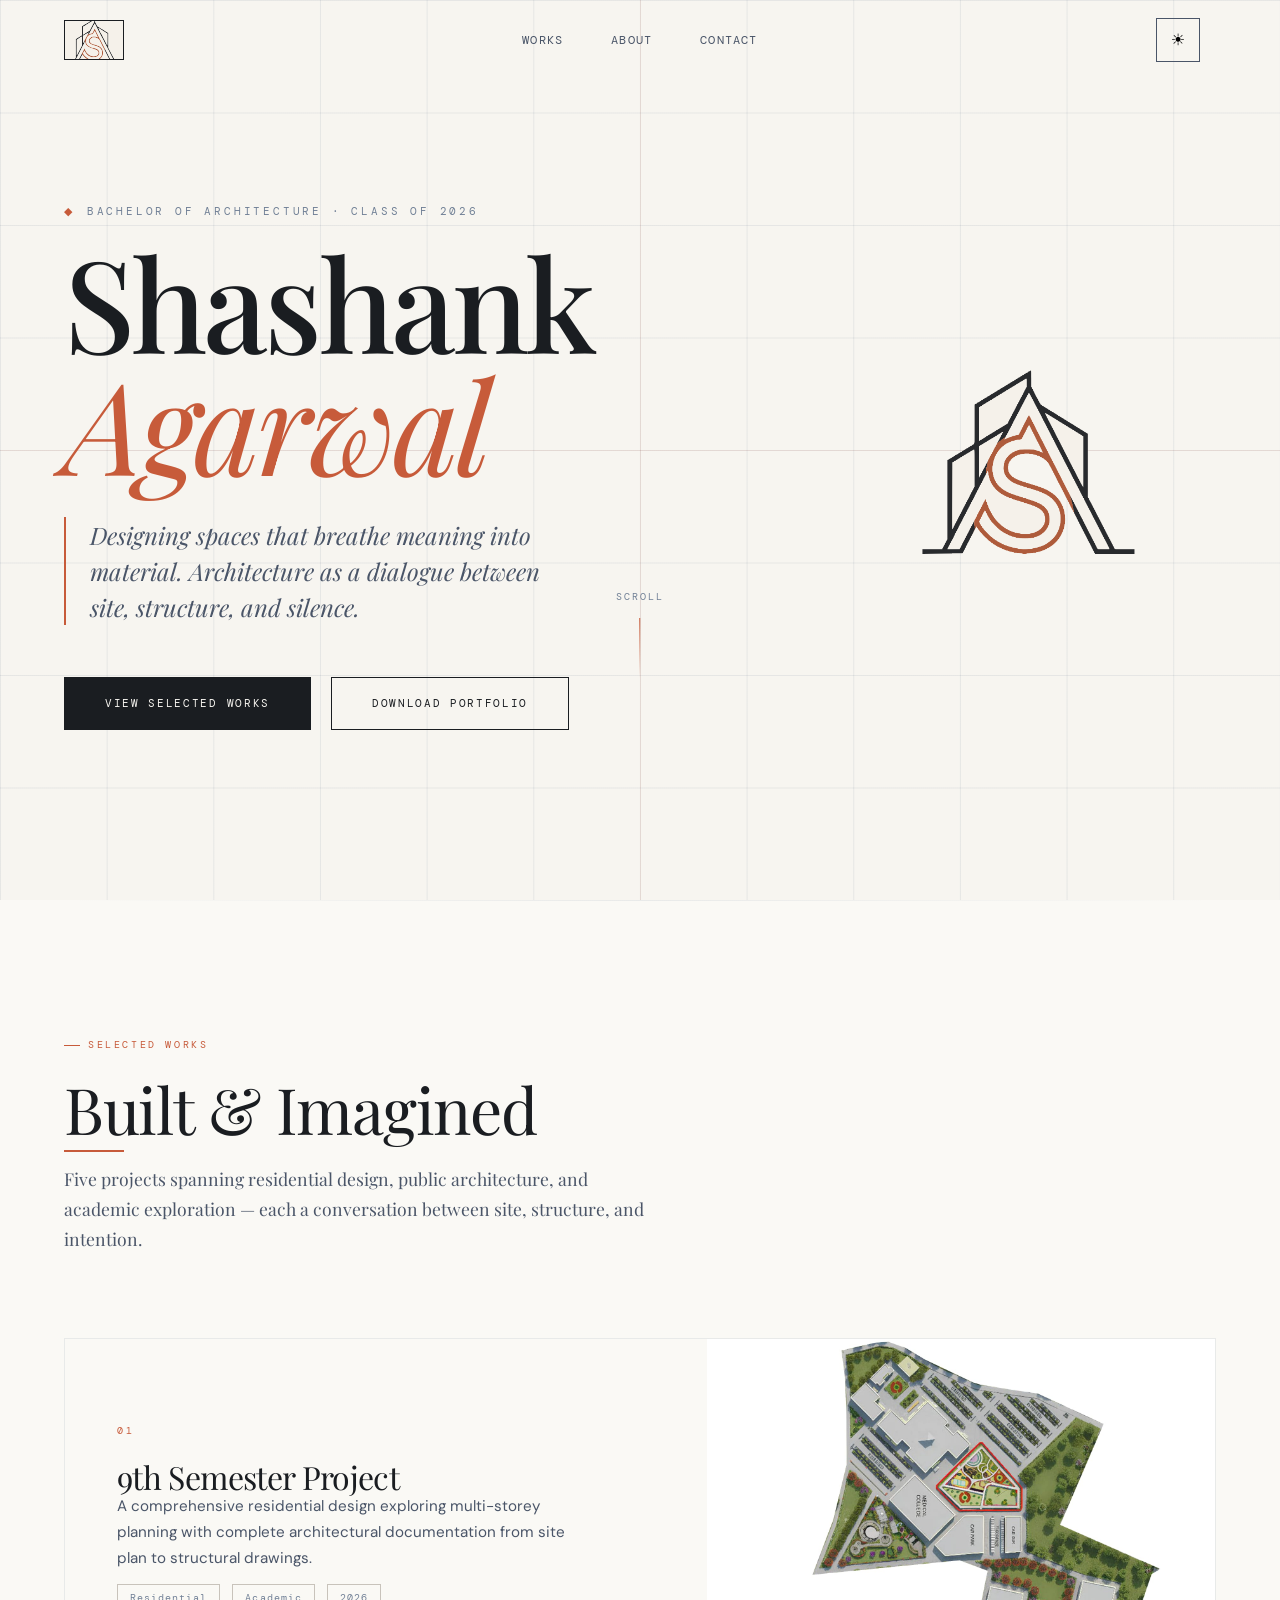
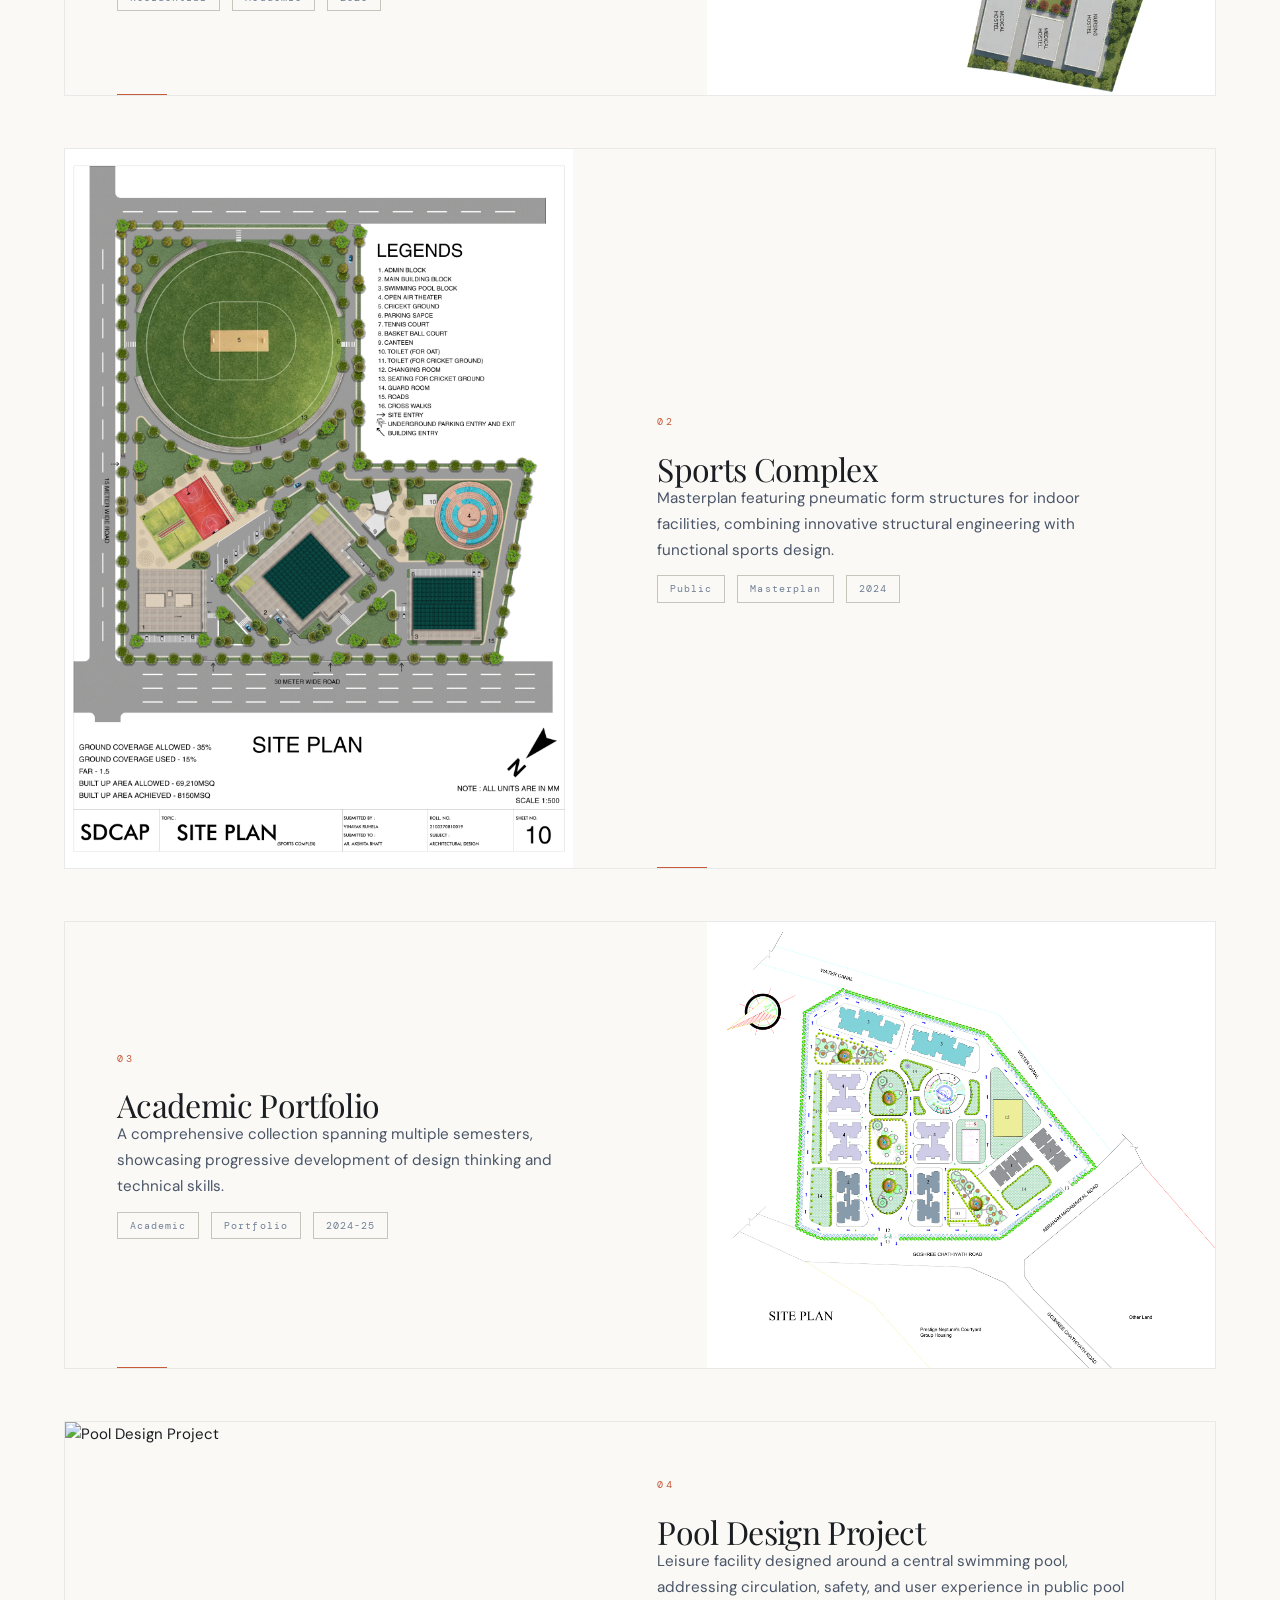
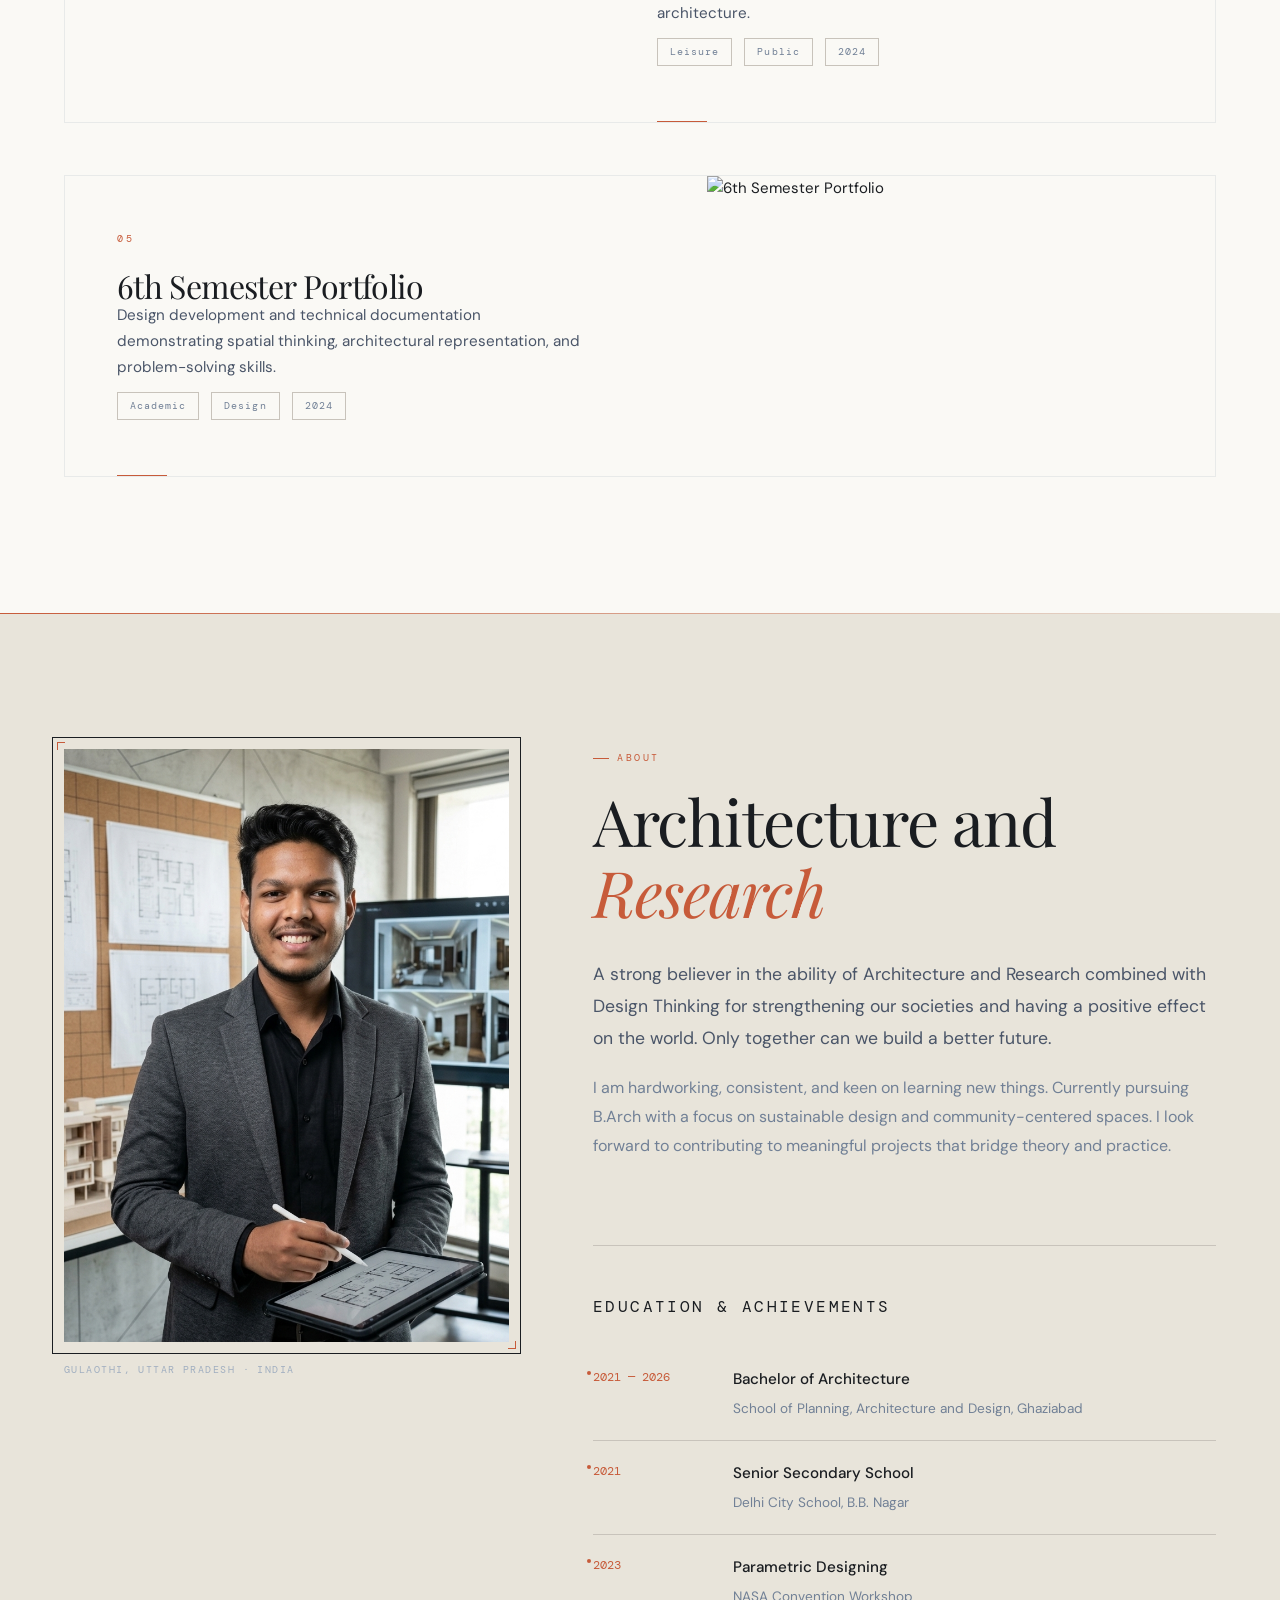
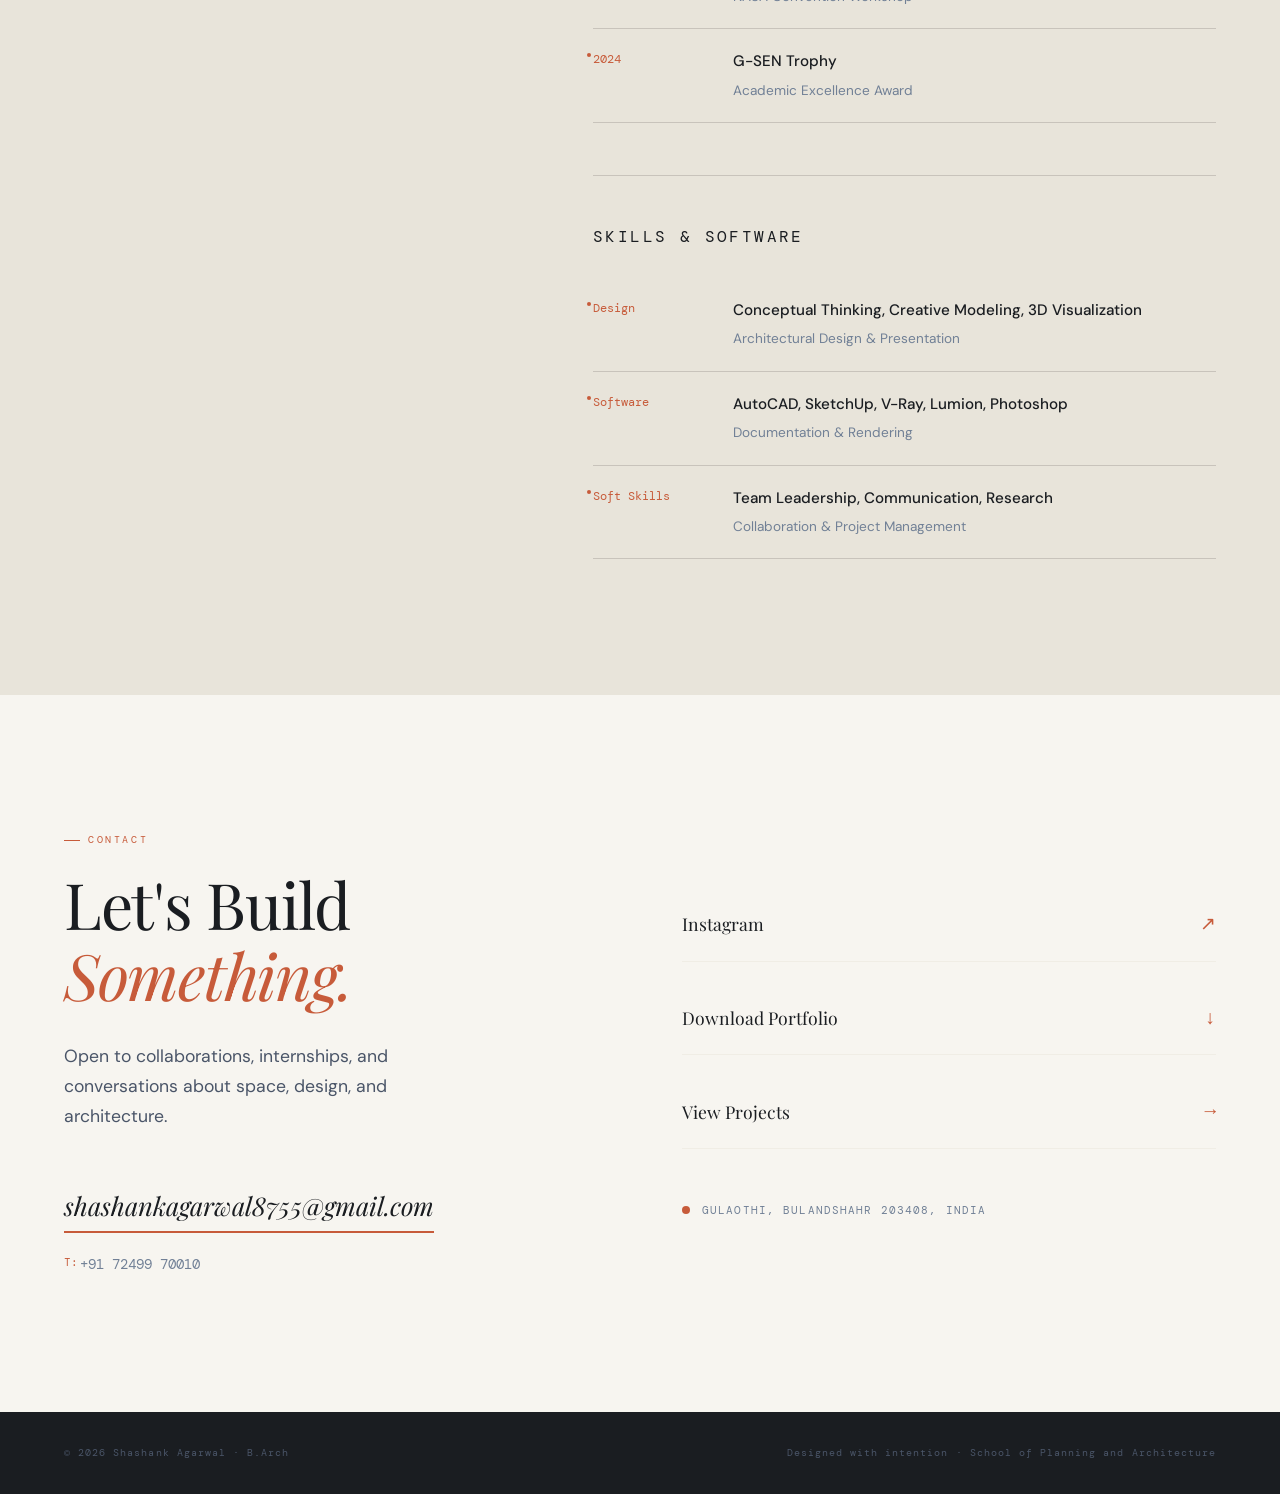
==== commit 4cf028df: "try fix 2" ====
--- a/index.html
+++ b/index.html
@@ -57,7 +57,7 @@
                 </p>
                 <div class="hero-cta fade-in fade-in-delay-4">
                     <a href="#works" class="btn btn-primary"><span>View Selected Works</span></a>
-                    <a href="files/portfolio.pdf" class="btn btn-ghost" download>Download Portfolio</a>
+                    <a href="files/portfolio/8TH%20SEM%20PORTFOLIO-compressed.pdf" class="btn btn-ghost" download>Download Portfolio</a>
                 </div>
             </div>
             <div class="hero-right">
@@ -122,7 +122,7 @@
                     <div class="project-arrow">↗</div>
                 </div>
                 <div class="project-module-image">
-                    <img src="files/project2 - pool/img/SITE ANALYIS.jpg" alt="Sports Complex">
+                    <img src="files/project2%20-%20pool/img/site%20plan.png" alt="Sports Complex">
                     <div class="module-image-overlay"></div>
                 </div>
             </article>
@@ -144,7 +144,7 @@
                     <div class="project-arrow">↗</div>
                 </div>
                 <div class="project-module-image">
-                    <img src="files/project3/0.jpg" alt="Academic Portfolio">
+                    <img src="files/project3/7.png" alt="Academic Portfolio">
                     <div class="module-image-overlay"></div>
                 </div>
             </article>
@@ -166,7 +166,7 @@
                     <div class="project-arrow">↗</div>
                 </div>
                 <div class="project-module-image">
-                    <img src="files/project4/0.jpg" alt="Pool Design Project">
+                    <img src="files/portfolio/8%20sem%20images/0.jpg" alt="Pool Design Project">
                     <div class="module-image-overlay"></div>
                 </div>
             </article>
@@ -188,7 +188,7 @@
                     <div class="project-arrow">↗</div>
                 </div>
                 <div class="project-module-image">
-                    <img src="files/project5/9.jpg" alt="6th Semester Portfolio">
+                    <img src="files/portfolio/6%20sem%20images/0.jpg" alt="6th Semester Portfolio">
                     <div class="module-image-overlay"></div>
                 </div>
             </article>
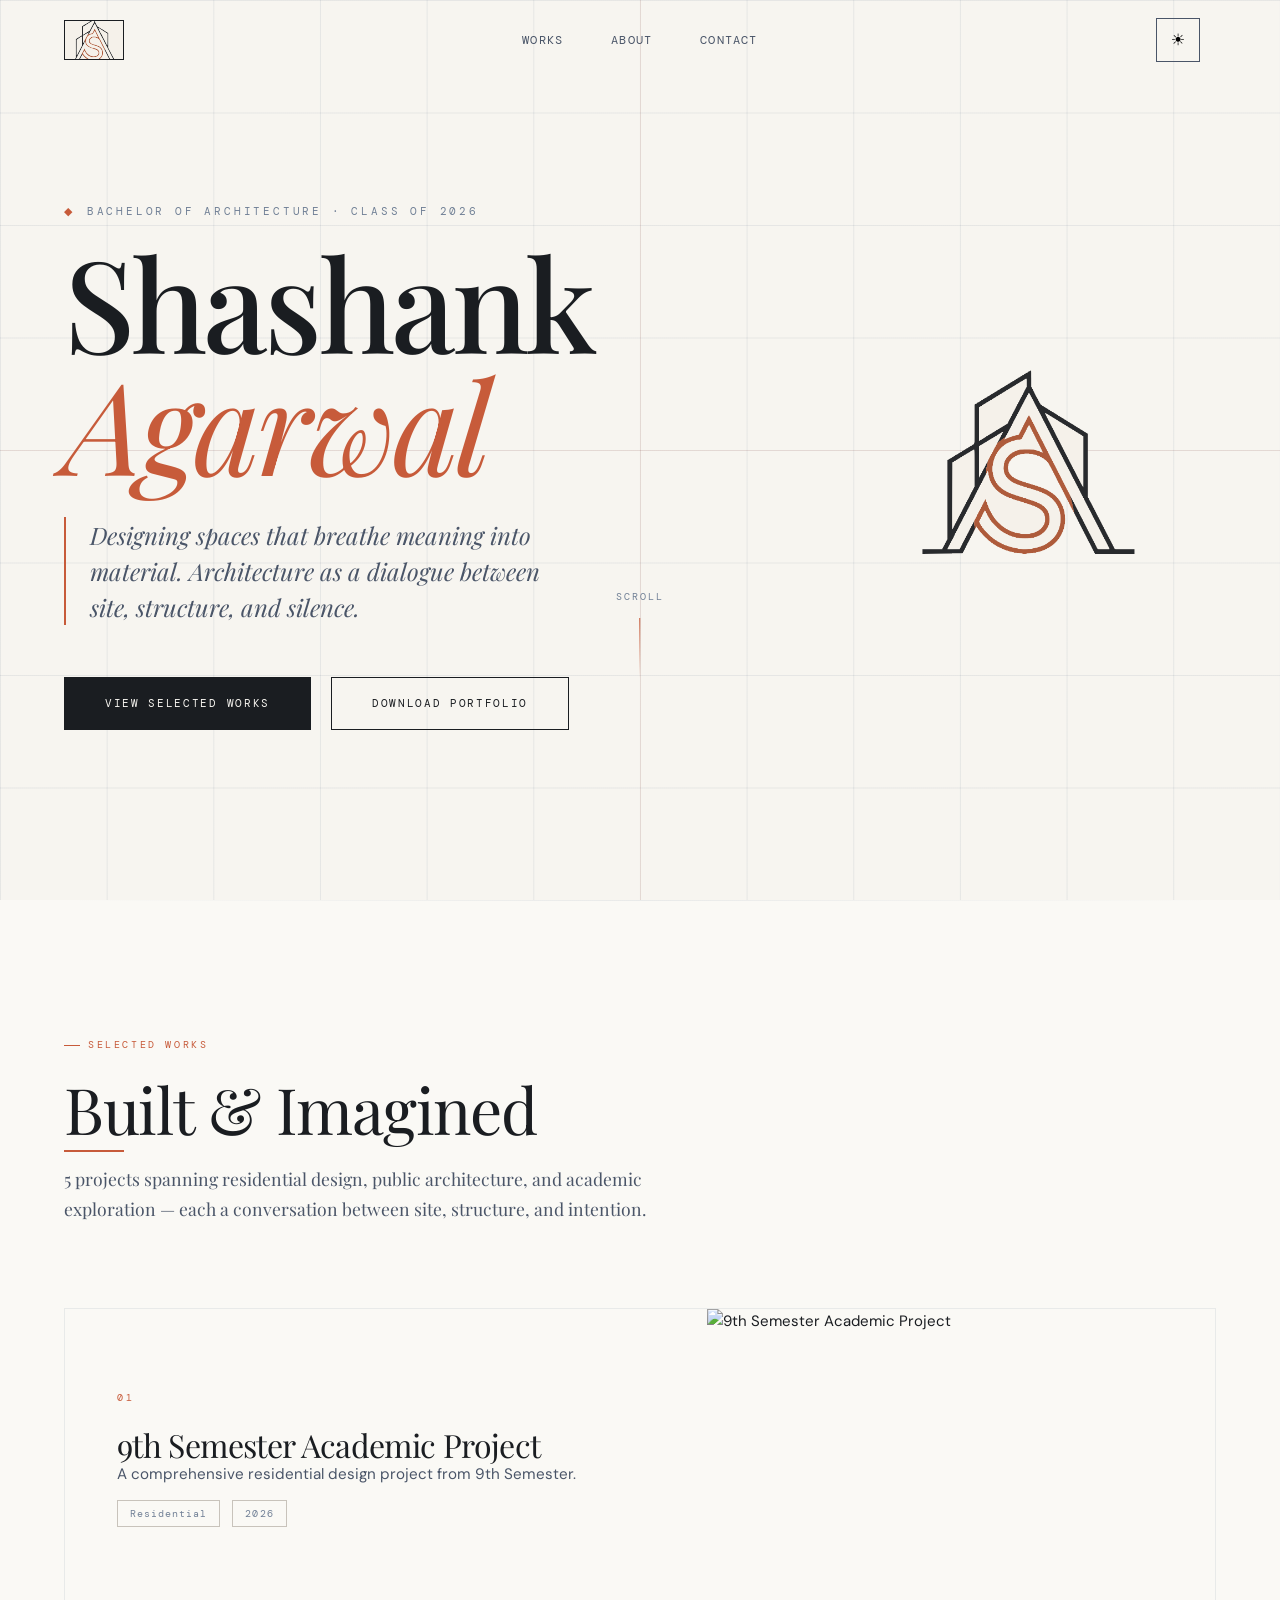
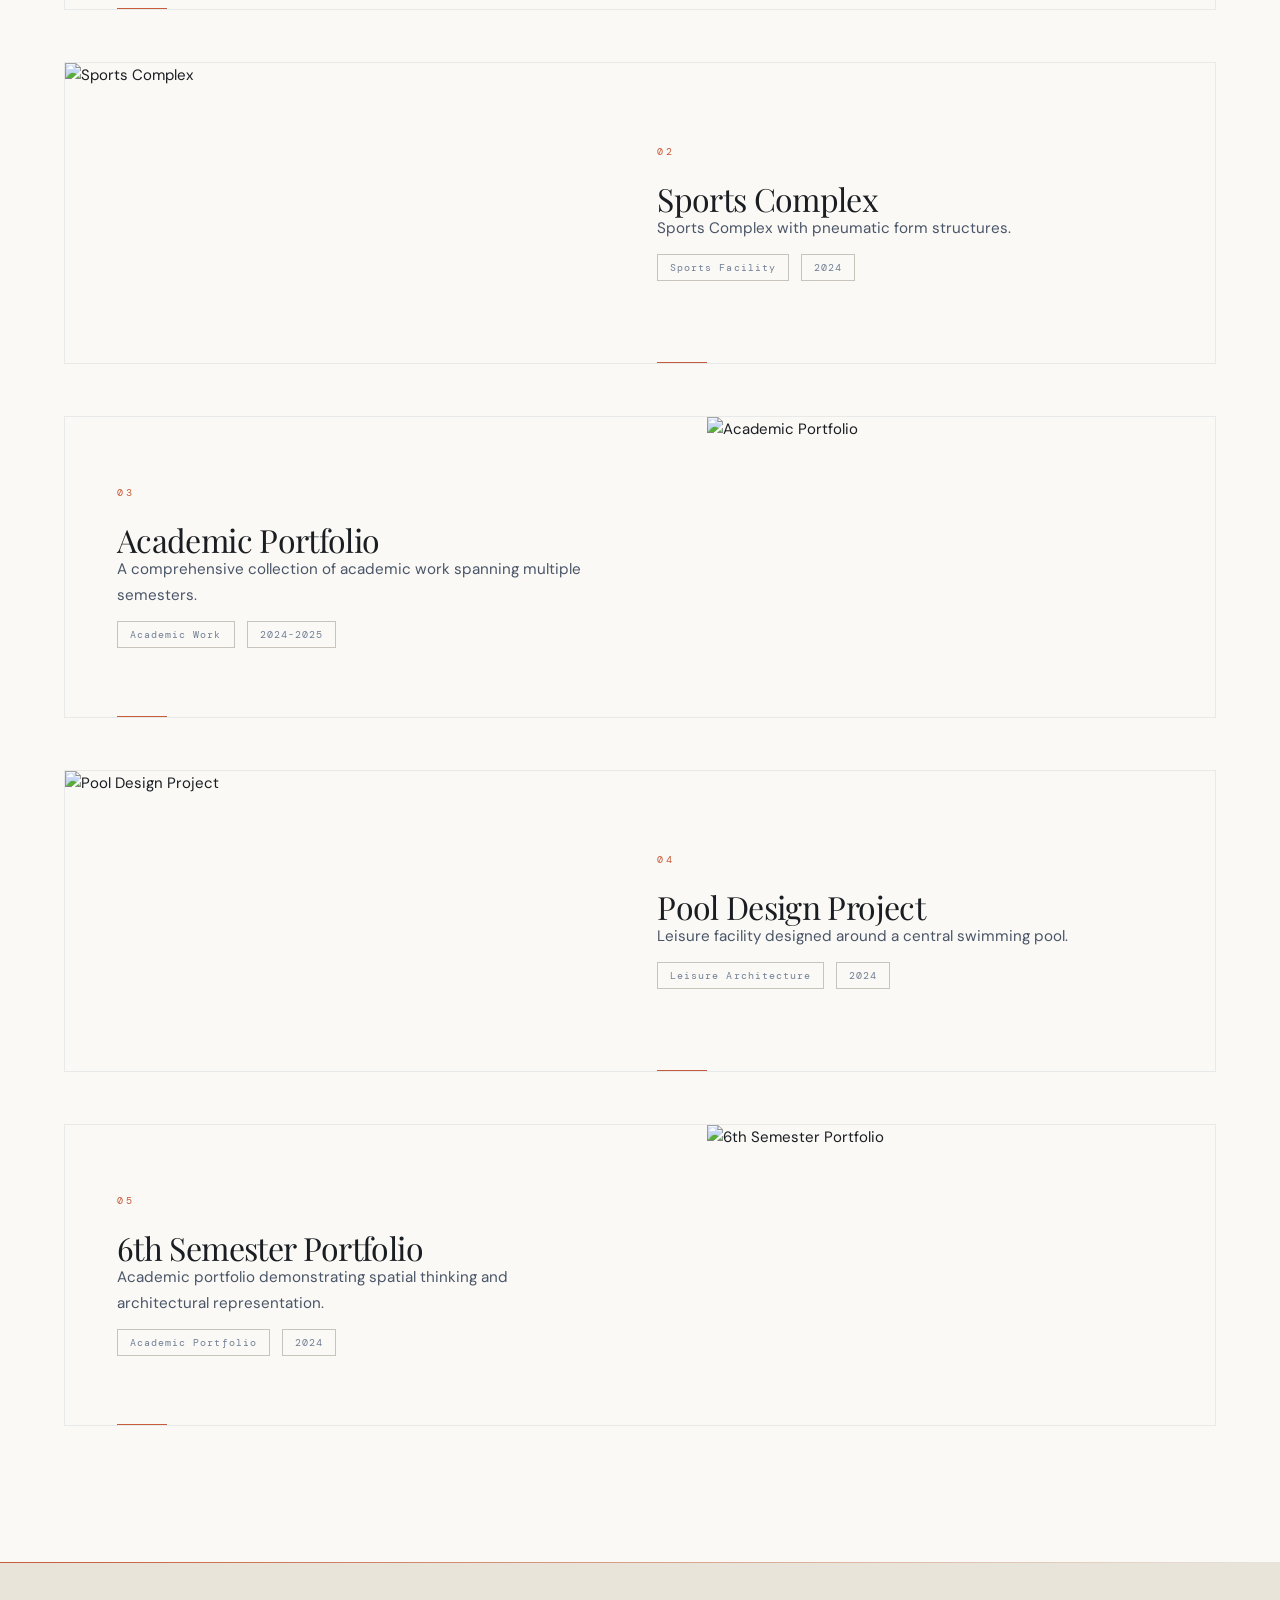
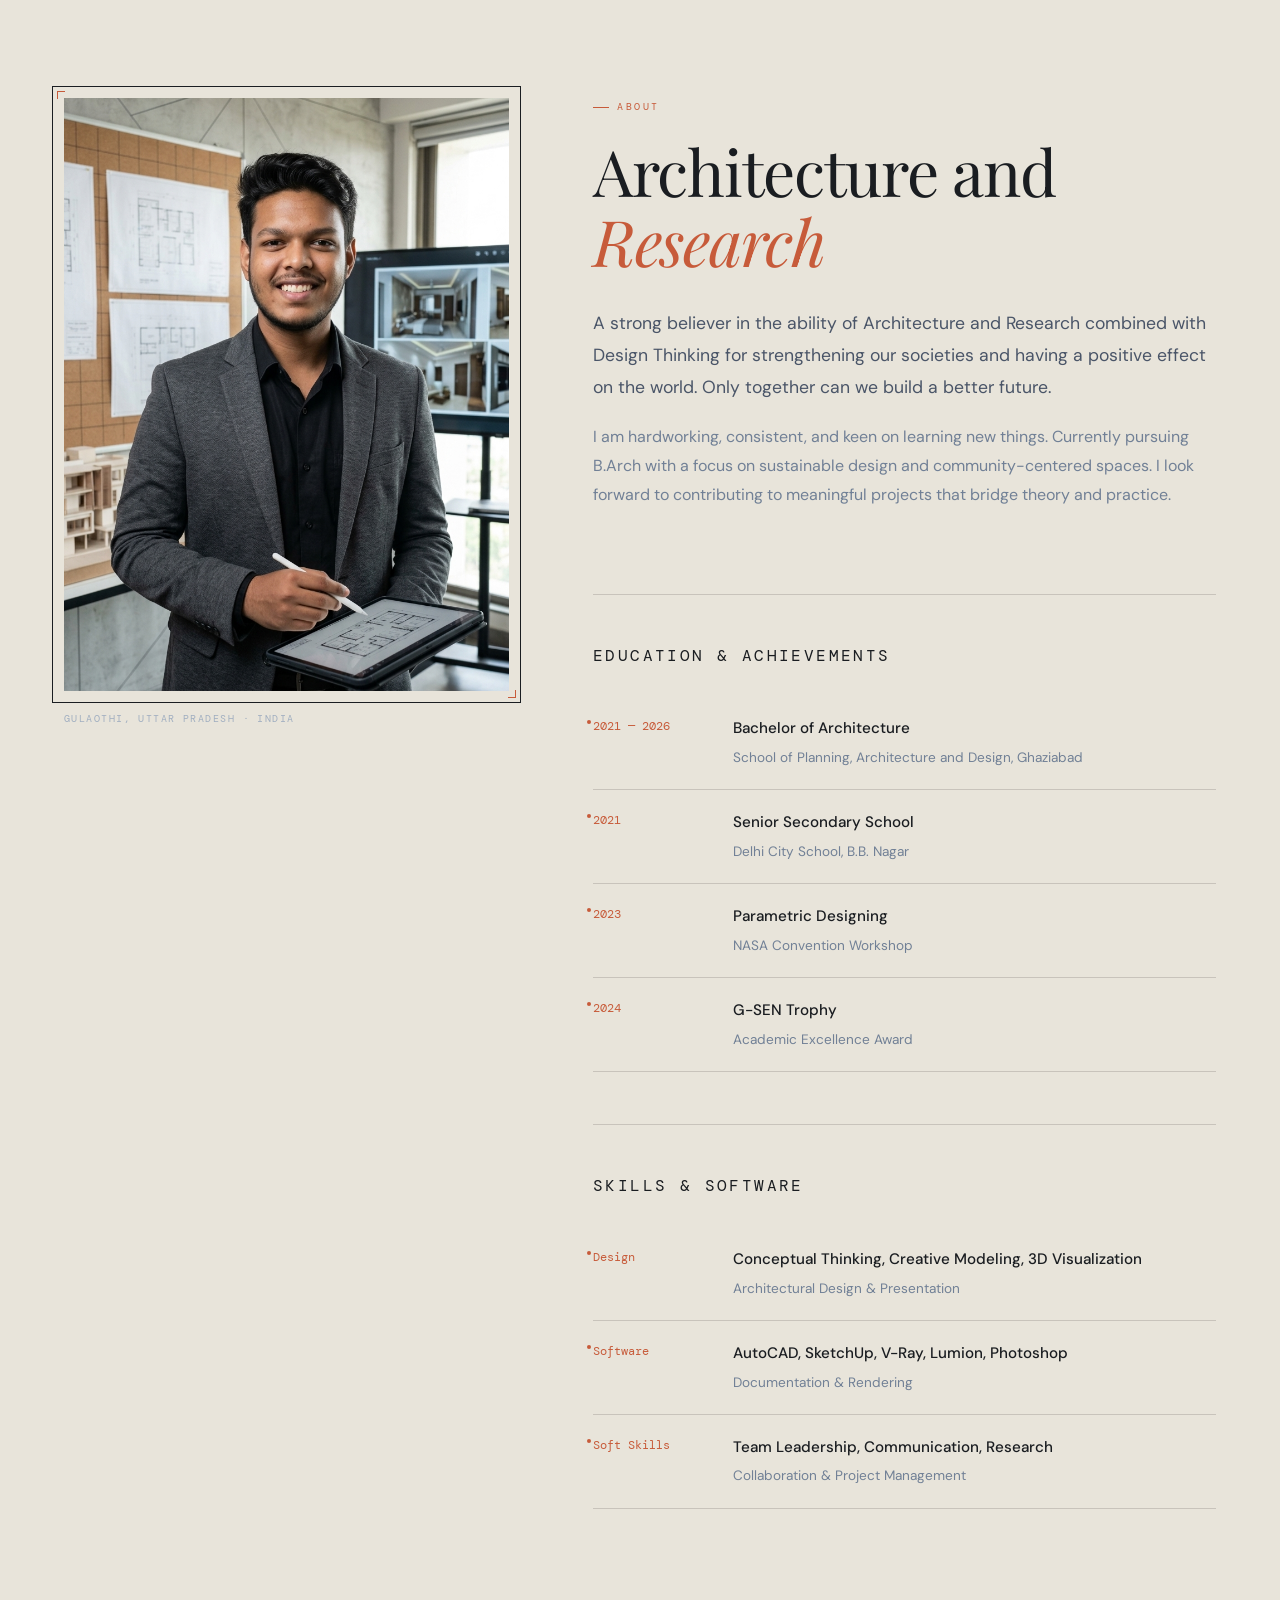
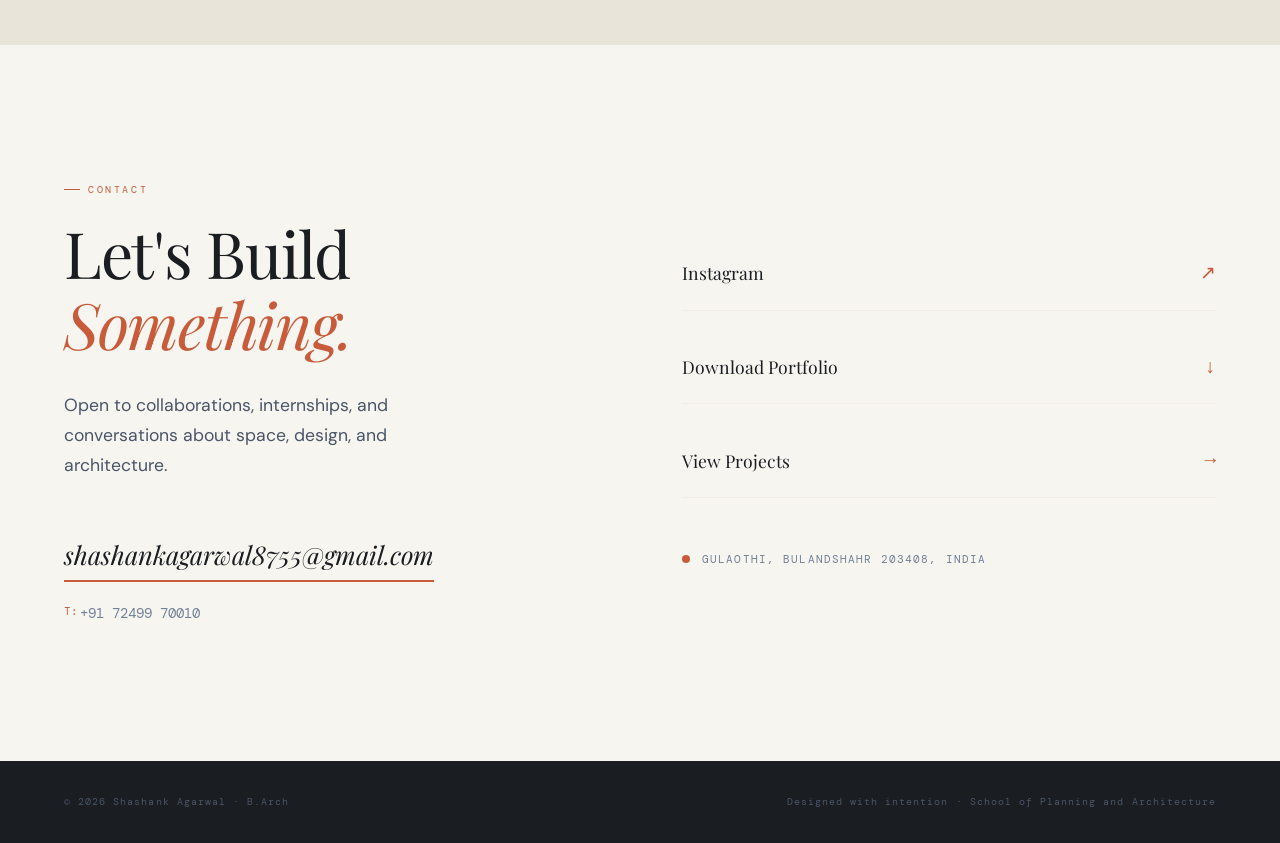
==== commit 6d77aa3b: "dynamic project json generator" ====
--- a/index.html
+++ b/index.html
@@ -81,7 +81,7 @@
             </div>
         </div>
 
-        <div class="projects-showcase">
+        <div class="projects-showcase" id="projectsShowcase">
             <!-- Project 1: 9th Semester -->
             <article class="project-module reveal stagger-1" onclick="openProject('project1')">
                 <div class="project-module-content">
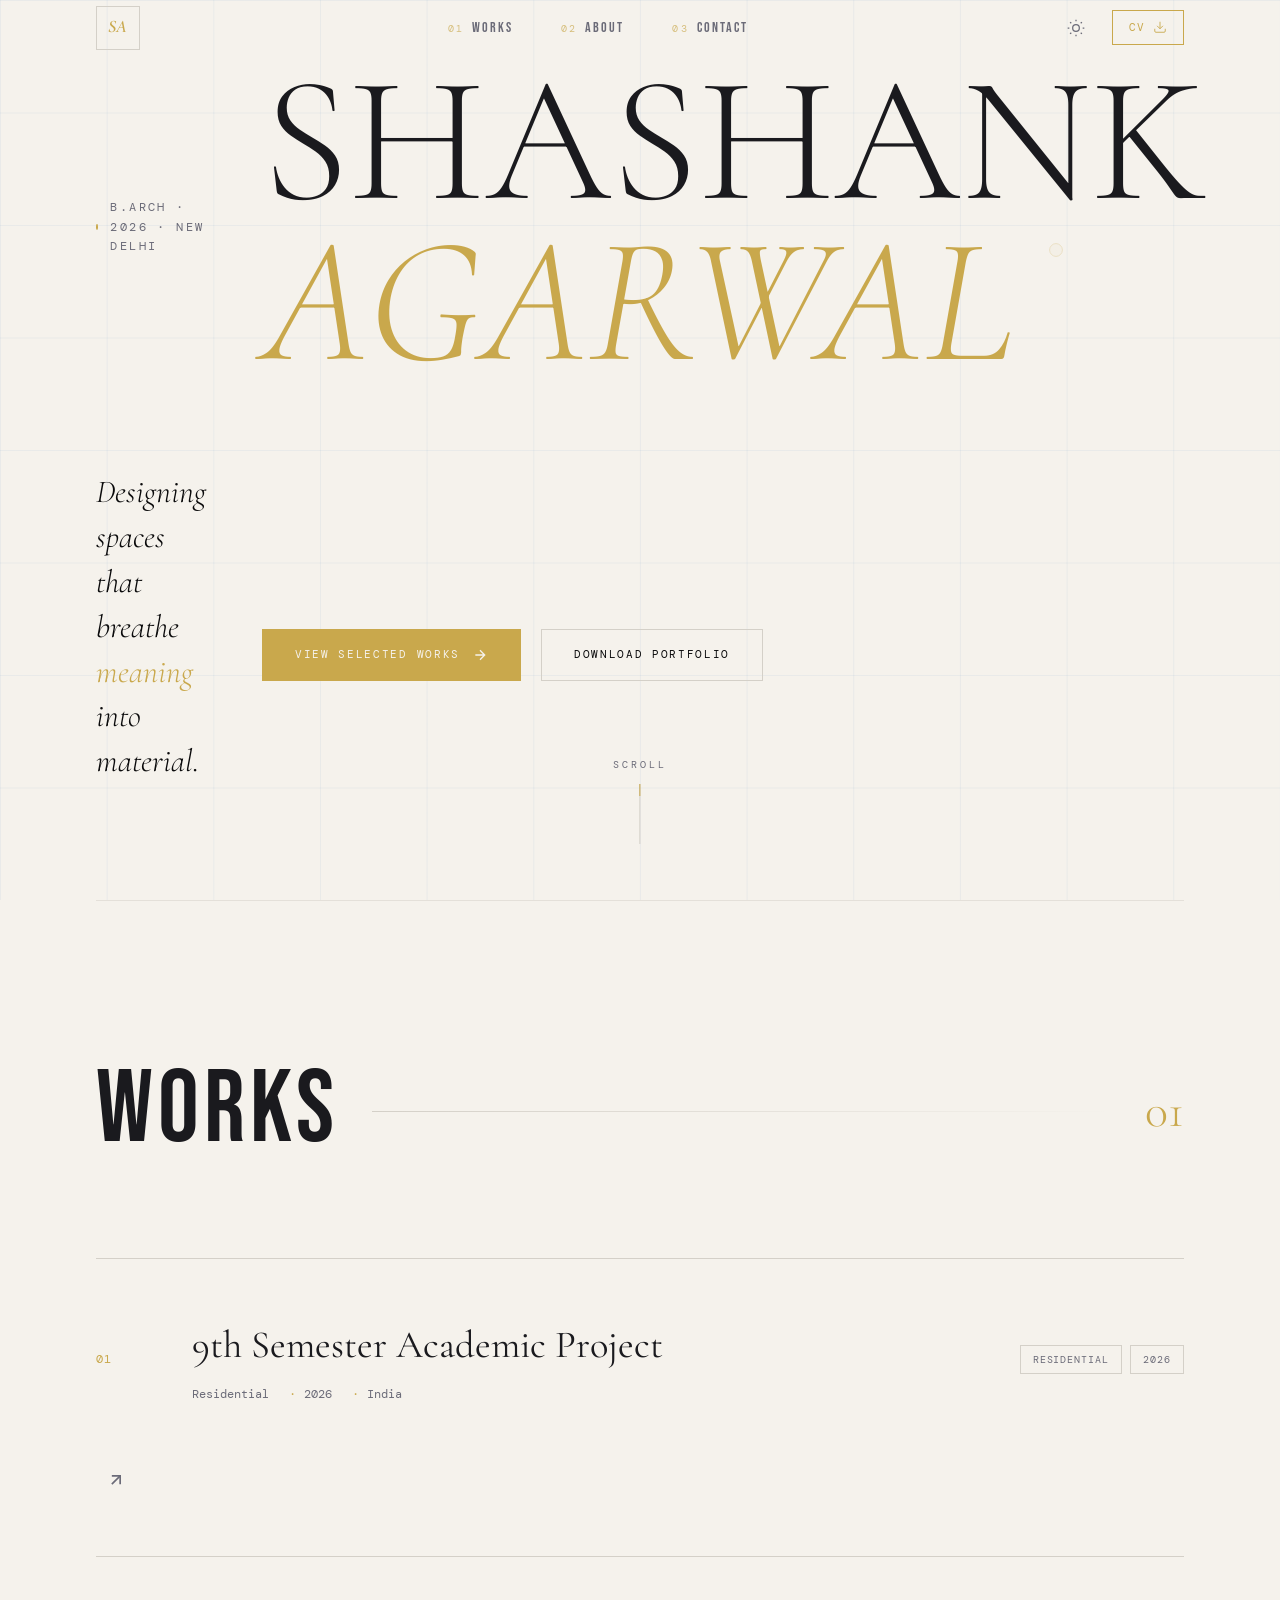
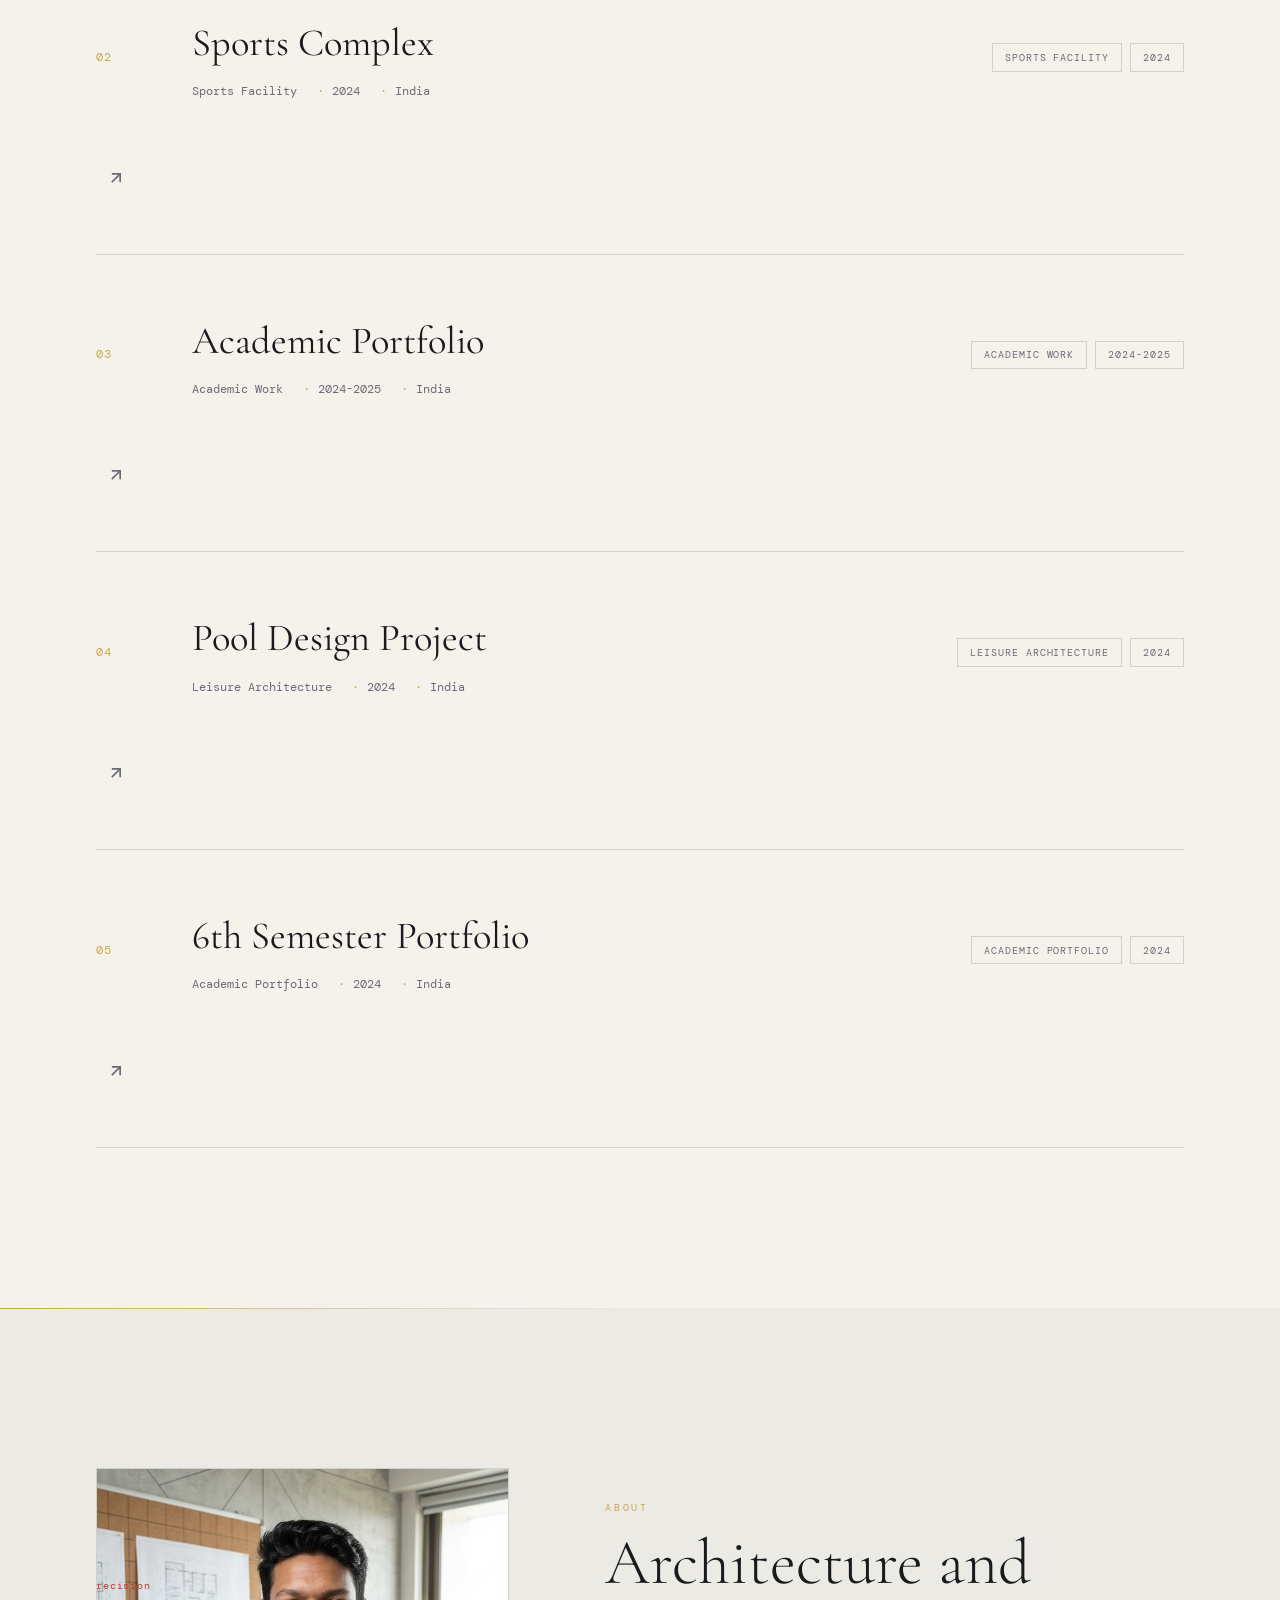
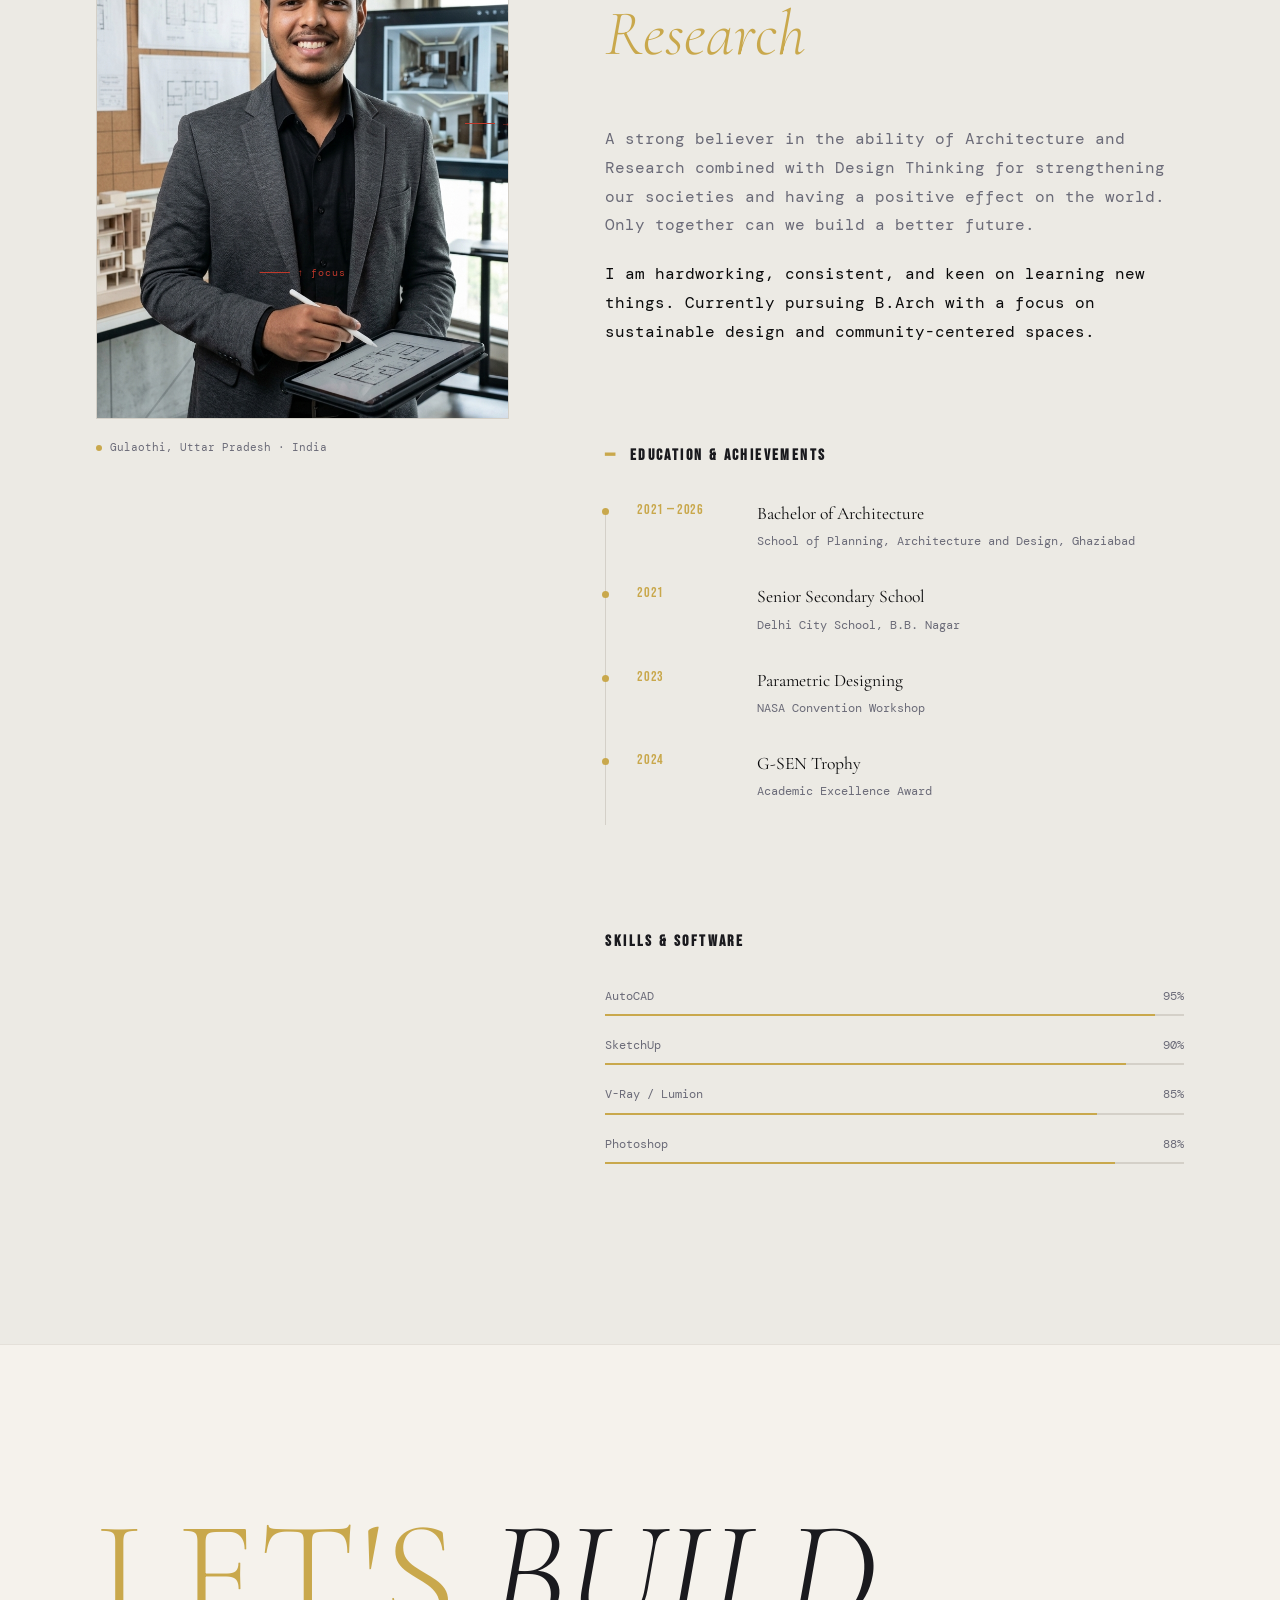
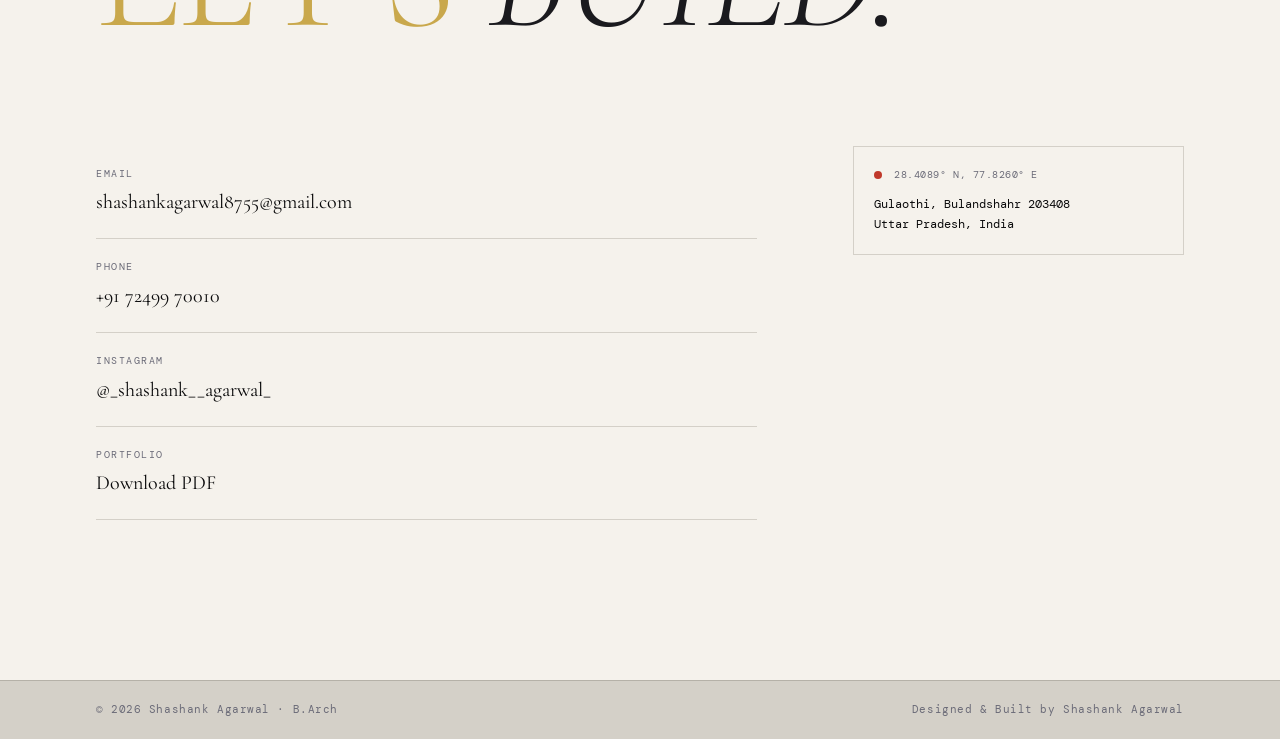
==== commit 4fdd7ecd: "makeover init" ====
--- a/index.html
+++ b/index.html
@@ -1,358 +1,370 @@
 <!DOCTYPE html>
 <html lang="en">
-
 <head>
     <meta charset="UTF-8">
     <meta name="viewport" content="width=device-width, initial-scale=1.0">
     <title>Shashank Agarwal — Architecture Portfolio 2026</title>
-    <link rel="icon" type="image/png" href="transparent-logo.svg">
-    <style>
-        link[rel="icon"] {
-            border-radius: 50% !important;
-        }
-    </style>
+    <link rel="icon" type="image/svg+xml" href="transparent-logo.svg">
     <link rel="stylesheet" href="style.css">
     <link rel="preconnect" href="https://fonts.googleapis.com">
     <link rel="preconnect" href="https://fonts.gstatic.com" crossorigin>
-    <link
-        href="https://fonts.googleapis.com/css2?family=DM+Mono:wght@300;400&family=DM+Sans:ital,wdth,wght@0,400,300..700;1,400,400&family=Playfair+Display:ital,wght@0,400..900;1,400..900&display=swap"
-        rel="stylesheet">
+    <link href="https://fonts.googleapis.com/css2?family=Bebas+Neue&family=Cormorant+Garamond:ital,wght@0,300;0,400;0,600;1,300;1,400&family=DM+Mono:wght@300;400;500&display=swap" rel="stylesheet">
 </head>
-
 <body>
-
     <!-- ============ NAVIGATION ============ -->
-    <nav class="nav" id="nav">
-        <a href="#home" class="nav-logo"><img src="logo.svg" alt="Shashank Agarwal" class="nav-logo-img"></a>
+    <nav class="nav" id="nav" role="navigation" aria-label="Main navigation">
+        <a href="#home" class="nav-logo" aria-label="Shashank Agarwal Home">
+            <span class="nav-logo-monogram">SA</span>
+        </a>
+
         <ul class="nav-links" id="navLinks">
-            <li><a href="#works">Works</a></li>
-            <li><a href="#about">About</a></li>
-            <li><a href="#contact">Contact</a></li>
+            <li><a href="#works"><span class="nav-link-num">01</span>Works</a></li>
+            <li><a href="#about"><span class="nav-link-num">02</span>About</a></li>
+            <li><a href="#contact"><span class="nav-link-num">03</span>Contact</a></li>
         </ul>
-        <div style="display: flex; align-items: center; gap: 1rem;">
+
+        <div class="nav-actions">
             <button class="theme-toggle" id="themeToggle" aria-label="Toggle dark mode">
-                <span class="theme-icon sun">☀</span>
-                <span class="theme-icon moon">☾</span>
+                <svg class="theme-icon-sun" viewBox="0 0 24 24" fill="none" stroke="currentColor" stroke-width="1.5">
+                    <circle cx="12" cy="12" r="4"/>
+                    <path d="M12 2v2M12 20v2M4.93 4.93l1.41 1.41M17.66 17.66l1.41 1.41M2 12h2M20 12h2M6.34 17.66l-1.41 1.41M19.07 4.93l-1.41 1.41"/>
+                </svg>
+                <svg class="theme-icon-moon" viewBox="0 0 24 24" fill="none" stroke="currentColor" stroke-width="1.5">
+                    <path d="M21 12.79A9 9 0 1 1 11.21 3 7 7 0 0 0 21 12.79z"/>
+                </svg>
             </button>
+            <a href="files/portfolio/8TH%20SEM%20PORTFOLIO-compressed.pdf" class="nav-cv-btn" download>
+                <span>CV</span>
+                <svg viewBox="0 0 24 24" fill="none" stroke="currentColor" stroke-width="1.5">
+                    <path d="M21 15v4a2 2 0 0 1-2 2H5a2 2 0 0 1-2-2v-4"/>
+                    <polyline points="7 10 12 15 17 10"/>
+                    <line x1="12" y1="15" x2="12" y2="3"/>
+                </svg>
+            </a>
             <button class="nav-mobile-toggle" id="navToggle" aria-label="Toggle menu">
+                <span></span>
                 <span></span>
                 <span></span>
             </button>
         </div>
     </nav>
 
-    <!-- ============ HERO ============ -->
-    <section class="hero" id="home">
-        <div class="hero-grid-bg"></div>
-        <div class="hero-content">
-            <div class="hero-left">
-                <p class="hero-eyebrow fade-in fade-in-delay-1">Bachelor of Architecture · Class of 2026</p>
-                <h1 class="hero-title fade-in fade-in-delay-2">
-                    <span>Shashank</span>
-                    <span class="accent">Agarwal</span>
-                </h1>
-                <p class="hero-tagline fade-in fade-in-delay-3">
-                    Designing spaces that breathe meaning into material. Architecture as a dialogue between site,
-                    structure, and silence.
-                </p>
-                <div class="hero-cta fade-in fade-in-delay-4">
-                    <a href="#works" class="btn btn-primary"><span>View Selected Works</span></a>
-                    <a href="files/portfolio/8TH%20SEM%20PORTFOLIO-compressed.pdf" class="btn btn-ghost" download>Download Portfolio</a>
-                </div>
-            </div>
-            <div class="hero-right">
-                <img src="transparent-logo.png" alt="Logo" class="hero-logo fade-in fade-in-delay-2">
-            </div>
-            <div class="hero-scroll">
-                <span>Scroll</span>
-                <div class="hero-scroll-line"></div>
-            </div>
-    </section>
-
-    <!-- ============ PROJECTS ============ -->
-    <section class="projects section-alt" id="works">
-        <div class="projects-header grid">
-            <div class="col-12">
-                <span class="section-label reveal">Selected Works</span>
-                <h2 class="reveal reveal-line">Built &amp; Imagined</h2>
-                <p class="projects-intro reveal stagger-1">Five projects spanning residential design, public
-                    architecture, and academic exploration — each a conversation between site, structure, and intention.
-                </p>
+    <main>
+        <!-- ============ HERO SECTION ============ -->
+        <section class="hero" id="home" aria-label="Hero">
+            <!-- Blueprint Grid Overlay -->
+            <div class="hero-grid-overlay" aria-hidden="true">
+                <svg class="blueprint-compass" viewBox="0 0 400 400" fill="none" xmlns="http://www.w3.org/2000/svg">
+                    <circle cx="200" cy="200" r="180" stroke="var(--blueprint-line)" stroke-width="0.5" opacity="0.3"/>
+                    <circle cx="200" cy="200" r="140" stroke="var(--blueprint-line)" stroke-width="0.5" opacity="0.2"/>
+                    <circle cx="200" cy="200" r="100" stroke="var(--blueprint-line)" stroke-width="0.5" opacity="0.15"/>
+                    <line x1="200" y1="20" x2="200" y2="380" stroke="var(--blueprint-line)" stroke-width="0.5" opacity="0.25"/>
+                    <line x1="20" y1="200" x2="380" y2="200" stroke="var(--blueprint-line)" stroke-width="0.5" opacity="0.25"/>
+                    <line x1="73" y1="73" x2="327" y2="327" stroke="var(--blueprint-line)" stroke-width="0.5" opacity="0.2"/>
+                    <line x1="327" y1="73" x2="73" y2="327" stroke="var(--blueprint-line)" stroke-width="0.5" opacity="0.2"/>
+                    <circle cx="200" cy="200" r="8" fill="var(--brass-dim)" stroke="var(--brass)" stroke-width="1"/>
+                </svg>
+            </div>
+
+            <div class="hero-content">
+                <div class="hero-main">
+                    <p class="hero-meta">
+                        <span class="hero-meta-dot"></span>
+                        B.ARCH · 2026 · NEW DELHI
+                    </p>
+
+                    <h1 class="hero-title">
+                        <span class="hero-line">SHASHANK</span>
+                        <span class="hero-line hero-line-accent">AGARWAL</span>
+                    </h1>
+
+                    <p class="hero-tagline">
+                        Designing spaces that breathe <em>meaning</em> into material.
+                    </p>
+
+                    <div class="hero-cta">
+                        <a href="#works" class="btn btn-primary">
+                            <span>View Selected Works</span>
+                            <svg viewBox="0 0 24 24" fill="none" stroke="currentColor" stroke-width="2">
+                                <path d="M5 12h14M12 5l7 7-7 7"/>
+                            </svg>
+                        </a>
+                        <a href="files/portfolio/8TH%20SEM%20PORTFOLIO-compressed.pdf" class="btn btn-ghost" download>
+                            <span>Download Portfolio</span>
+                        </a>
+                    </div>
+                </div>
+            </div>
+
+            <!-- Scroll Indicator -->
+            <div class="hero-scroll" aria-hidden="true">
+                <span class="hero-scroll-text">Scroll</span>
+                <div class="hero-scroll-line">
+                    <div class="hero-scroll-dot"></div>
+                </div>
+            </div>
+        </section>
+
+        <!-- ============ PROJECTS SECTION ============ -->
+        <section class="projects" id="works" aria-label="Works">
+            <div class="section-header">
+                <div class="section-header-content">
+                    <h2 class="section-title">WORKS</h2>
+                    <div class="section-header-line"></div>
+                    <span class="section-number">01</span>
+                </div>
+            </div>
+
+            <div class="projects-showcase" id="projectsShowcase">
+                <!-- Projects loaded dynamically via script.js -->
+            </div>
+        </section>
+
+        <!-- ============ PROJECT DETAIL OVERLAY ============ -->
+        <div class="project-detail" id="projectDetail" aria-hidden="true">
+            <div class="project-detail-bar">
+                <div class="detail-bar-left">
+                    <span class="detail-project-num" id="detailNum">01</span>
+                    <span class="detail-project-name" id="detailName">Project Name</span>
+                </div>
+                <button class="project-detail-close" id="detailClose" aria-label="Close project">
+                    <span class="close-line"></span>
+                    <span class="close-line"></span>
+                </button>
+            </div>
+            <div class="project-detail-content" id="detailContent">
+                <!-- Dynamically populated -->
             </div>
         </div>
 
-        <div class="projects-showcase" id="projectsShowcase">
-            <!-- Project 1: 9th Semester -->
-            <article class="project-module reveal stagger-1" onclick="openProject('project1')">
-                <div class="project-module-content">
-                    <div class="project-number">01</div>
-                    <div class="project-details">
-                        <h3 class="project-name">9th Semester Project</h3>
-                        <p class="project-desc">A comprehensive residential design exploring multi-storey planning with
-                            complete architectural documentation from site plan to structural drawings.</p>
-                        <div class="project-tags">
-                            <span>Residential</span>
-                            <span>Academic</span>
-                            <span>2026</span>
+        <!-- ============ ABOUT SECTION ============ -->
+        <section class="about" id="about" aria-label="About">
+            <div class="about-grid">
+                <div class="about-portrait reveal-left">
+                    <div class="portrait-container">
+                        <img src="me.png" alt="Shashank Agarwal" class="portrait-img" loading="lazy">
+                        <!-- Blueprint Annotation Overlay -->
+                        <div class="portrait-annotations" aria-hidden="true">
+                            <div class="annotation annotation-1">
+                                <div class="annotation-line"></div>
+                                <span class="annotation-text">← precision</span>
+                            </div>
+                            <div class="annotation annotation-2">
+                                <div class="annotation-line"></div>
+                                <span class="annotation-text">→ vision</span>
+                            </div>
+                            <div class="annotation annotation-3">
+                                <div class="annotation-line"></div>
+                                <span class="annotation-text">↑ focus</span>
+                            </div>
                         </div>
                     </div>
-                    <div class="project-arrow">↗</div>
-                </div>
-                <div class="project-module-image">
-                    <img src="files/project1/img/WhatsApp Image 2026-03-16 at 6.11.59 PM.jpeg"
-                        alt="9th Semester Project">
-                    <div class="module-image-overlay"></div>
-                </div>
-            </article>
-
-            <!-- Project 2: Sports Complex -->
-            <article class="project-module reveal stagger-2" onclick="openProject('project2')">
-                <div class="project-module-content">
-                    <div class="project-number">02</div>
-                    <div class="project-details">
-                        <h3 class="project-name">Sports Complex</h3>
-                        <p class="project-desc">Masterplan featuring pneumatic form structures for indoor facilities,
-                            combining innovative structural engineering with functional sports design.</p>
-                        <div class="project-tags">
-                            <span>Public</span>
-                            <span>Masterplan</span>
-                            <span>2024</span>
+                    <p class="portrait-location">
+                        <span class="location-marker" aria-hidden="true"></span>
+                        Gulaothi, Uttar Pradesh · India
+                    </p>
+                </div>
+
+                <div class="about-content">
+                    <div class="about-header reveal">
+                        <span class="section-label">About</span>
+                        <h2 class="about-title">Architecture and <em>Research</em></h2>
+                    </div>
+
+                    <div class="about-bio reveal stagger-1">
+                        <p>A strong believer in the ability of Architecture and Research combined with Design Thinking for strengthening our societies and having a positive effect on the world. Only together can we build a better future.</p>
+                        <p>I am hardworking, consistent, and keen on learning new things. Currently pursuing B.Arch with a focus on sustainable design and community-centered spaces.</p>
+                    </div>
+
+                    <div class="about-timeline reveal stagger-2">
+                        <h3 class="timeline-title">
+                            <span class="timeline-icon">━</span>
+                            Education & Achievements
+                        </h3>
+                        <div class="timeline-items">
+                            <div class="timeline-item">
+                                <div class="timeline-marker"></div>
+                                <div class="timeline-year">2021 — 2026</div>
+                                <div class="timeline-content">
+                                    <h4>Bachelor of Architecture</h4>
+                                    <p>School of Planning, Architecture and Design, Ghaziabad</p>
+                                </div>
+                            </div>
+                            <div class="timeline-item">
+                                <div class="timeline-marker"></div>
+                                <div class="timeline-year">2021</div>
+                                <div class="timeline-content">
+                                    <h4>Senior Secondary School</h4>
+                                    <p>Delhi City School, B.B. Nagar</p>
+                                </div>
+                            </div>
+                            <div class="timeline-item">
+                                <div class="timeline-marker"></div>
+                                <div class="timeline-year">2023</div>
+                                <div class="timeline-content">
+                                    <h4>Parametric Designing</h4>
+                                    <p>NASA Convention Workshop</p>
+                                </div>
+                            </div>
+                            <div class="timeline-item">
+                                <div class="timeline-marker"></div>
+                                <div class="timeline-year">2024</div>
+                                <div class="timeline-content">
+                                    <h4>G-SEN Trophy</h4>
+                                    <p>Academic Excellence Award</p>
+                                </div>
+                            </div>
                         </div>
                     </div>
-                    <div class="project-arrow">↗</div>
-                </div>
-                <div class="project-module-image">
-                    <img src="files/project2%20-%20pool/img/site%20plan.png" alt="Sports Complex">
-                    <div class="module-image-overlay"></div>
-                </div>
-            </article>
-
-            <!-- Project 3: Academic Portfolio -->
-            <article class="project-module reveal stagger-3" onclick="openProject('project3')">
-                <div class="project-module-content">
-                    <div class="project-number">03</div>
-                    <div class="project-details">
-                        <h3 class="project-name">Academic Portfolio</h3>
-                        <p class="project-desc">A comprehensive collection spanning multiple semesters, showcasing
-                            progressive development of design thinking and technical skills.</p>
-                        <div class="project-tags">
-                            <span>Academic</span>
-                            <span>Portfolio</span>
-                            <span>2024-25</span>
+
+                    <div class="about-skills reveal stagger-3">
+                        <h3 class="skills-title">Skills & Software</h3>
+                        <div class="skill-bars">
+                            <div class="skill-bar">
+                                <div class="skill-label">
+                                    <span>AutoCAD</span>
+                                    <span>95%</span>
+                                </div>
+                                <div class="skill-track">
+                                    <div class="skill-fill" data-width="95"></div>
+                                </div>
+                            </div>
+                            <div class="skill-bar">
+                                <div class="skill-label">
+                                    <span>SketchUp</span>
+                                    <span>90%</span>
+                                </div>
+                                <div class="skill-track">
+                                    <div class="skill-fill" data-width="90"></div>
+                                </div>
+                            </div>
+                            <div class="skill-bar">
+                                <div class="skill-label">
+                                    <span>V-Ray / Lumion</span>
+                                    <span>85%</span>
+                                </div>
+                                <div class="skill-track">
+                                    <div class="skill-fill" data-width="85"></div>
+                                </div>
+                            </div>
+                            <div class="skill-bar">
+                                <div class="skill-label">
+                                    <span>Photoshop</span>
+                                    <span>88%</span>
+                                </div>
+                                <div class="skill-track">
+                                    <div class="skill-fill" data-width="88"></div>
+                                </div>
+                            </div>
                         </div>
                     </div>
-                    <div class="project-arrow">↗</div>
-                </div>
-                <div class="project-module-image">
-                    <img src="files/project3/7.png" alt="Academic Portfolio">
-                    <div class="module-image-overlay"></div>
-                </div>
-            </article>
-
-            <!-- Project 4: Pool Design -->
-            <article class="project-module reveal stagger-4" onclick="openProject('project4')">
-                <div class="project-module-content">
-                    <div class="project-number">04</div>
-                    <div class="project-details">
-                        <h3 class="project-name">Pool Design Project</h3>
-                        <p class="project-desc">Leisure facility designed around a central swimming pool, addressing
-                            circulation, safety, and user experience in public pool architecture.</p>
-                        <div class="project-tags">
-                            <span>Leisure</span>
-                            <span>Public</span>
-                            <span>2024</span>
+                </div>
+            </div>
+        </section>
+
+        <!-- ============ CONTACT SECTION ============ -->
+        <section class="contact" id="contact" aria-label="Contact">
+            <div class="contact-content">
+                <h2 class="contact-headline reveal">
+                    <span class="headline-brass">LET'S</span>
+                    <span class="headline-italic">BUILD.</span>
+                </h2>
+
+                <div class="contact-grid reveal stagger-1">
+                    <div class="contact-links">
+                        <a href="mailto:shashankagarwal8755@gmail.com" class="contact-row">
+                            <div class="contact-row-content">
+                                <span class="contact-row-label">Email</span>
+                                <span class="contact-row-value">shashankagarwal8755@gmail.com</span>
+                            </div>
+                            <svg class="contact-row-arrow" viewBox="0 0 24 24" fill="none" stroke="currentColor" stroke-width="2">
+                                <line x1="5" y1="12" x2="19" y2="12"/>
+                                <polyline points="12 5 19 12 12 19"/>
+                            </svg>
+                        </a>
+                        <a href="tel:+917249970010" class="contact-row">
+                            <div class="contact-row-content">
+                                <span class="contact-row-label">Phone</span>
+                                <span class="contact-row-value">+91 72499 70010</span>
+                            </div>
+                            <svg class="contact-row-arrow" viewBox="0 0 24 24" fill="none" stroke="currentColor" stroke-width="2">
+                                <line x1="5" y1="12" x2="19" y2="12"/>
+                                <polyline points="12 5 19 12 12 19"/>
+                            </svg>
+                        </a>
+                        <a href="https://instagram.com/_shashank__agarwal_" class="contact-row" target="_blank" rel="noopener">
+                            <div class="contact-row-content">
+                                <span class="contact-row-label">Instagram</span>
+                                <span class="contact-row-value">@_shashank__agarwal_</span>
+                            </div>
+                            <svg class="contact-row-arrow" viewBox="0 0 24 24" fill="none" stroke="currentColor" stroke-width="2">
+                                <line x1="5" y1="12" x2="19" y2="12"/>
+                                <polyline points="12 5 19 12 12 19"/>
+                            </svg>
+                        </a>
+                        <a href="files/portfolio/p1_compressed (1)_260316_182644.pdf" class="contact-row" download>
+                            <div class="contact-row-content">
+                                <span class="contact-row-label">Portfolio</span>
+                                <span class="contact-row-value">Download PDF</span>
+                            </div>
+                            <svg class="contact-row-arrow" viewBox="0 0 24 24" fill="none" stroke="currentColor" stroke-width="2">
+                                <line x1="5" y1="12" x2="19" y2="12"/>
+                                <polyline points="12 5 19 12 12 19"/>
+                            </svg>
+                        </a>
+                    </div>
+
+                    <div class="contact-location-box">
+                        <div class="location-indicator">
+                            <span class="location-blink" aria-hidden="true"></span>
+                            <span class="location-coords">28.4089° N, 77.8260° E</span>
                         </div>
-                    </div>
-                    <div class="project-arrow">↗</div>
-                </div>
-                <div class="project-module-image">
-                    <img src="files/portfolio/8%20sem%20images/0.jpg" alt="Pool Design Project">
-                    <div class="module-image-overlay"></div>
-                </div>
-            </article>
-
-            <!-- Project 5: 6th Semester Portfolio -->
-            <article class="project-module reveal stagger-5" onclick="openProject('project5')">
-                <div class="project-module-content">
-                    <div class="project-number">05</div>
-                    <div class="project-details">
-                        <h3 class="project-name">6th Semester Portfolio</h3>
-                        <p class="project-desc">Design development and technical documentation demonstrating spatial
-                            thinking, architectural representation, and problem-solving skills.</p>
-                        <div class="project-tags">
-                            <span>Academic</span>
-                            <span>Design</span>
-                            <span>2024</span>
-                        </div>
-                    </div>
-                    <div class="project-arrow">↗</div>
-                </div>
-                <div class="project-module-image">
-                    <img src="files/portfolio/6%20sem%20images/0.jpg" alt="6th Semester Portfolio">
-                    <div class="module-image-overlay"></div>
-                </div>
-            </article>
-        </div>
-    </section>
-
-    <!-- ============ PROJECT DETAIL OVERLAY ============ -->
-    <div class="project-detail" id="projectDetail">
-        <button class="project-detail-close" id="detailClose" aria-label="Close project">
-            <span></span>
-            <span></span>
-        </button>
-        <div class="project-detail-content" id="detailContent">
-            <!-- Dynamically populated -->
-        </div>
-    </div>
-
-    <!-- ============ ABOUT ============ -->
-    <section class="about" id="about">
-        <div class="about-grid">
-            <div class="about-portrait reveal-left">
-                <div class="portrait-container">
-                    <img src="me.png" alt="Shashank Agarwal" class="portrait-img">
-                    <div class="portrait-frame"></div>
-                </div>
-                <p class="portrait-caption">Gulaothi, Uttar Pradesh · India</p>
-            </div>
-            <div class="about-content">
-                <span class="section-label reveal">About</span>
-                <h2 class="reveal stagger-1">Architecture and<br><em>Research</em></h2>
-                <p class="about-bio reveal stagger-2">
-                    A strong believer in the ability of Architecture and Research combined with Design Thinking for
-                    strengthening our societies and having a positive effect on the world. Only together can we build a
-                    better future.
-                </p>
-                <p class="about-bio reveal stagger-5">
-                    I am hardworking, consistent, and keen on learning new things. Currently pursuing B.Arch with a
-                    focus on sustainable design and community-centered spaces. I look forward to contributing to
-                    meaningful projects that bridge theory and practice.
-                </p>
-
-                <div class="timeline reveal stagger-4">
-                    <h4>Education &amp; Achievements</h4>
-                    <div class="timeline-item">
-                        <span class="timeline-year">2021 — 2026</span>
-                        <div class="timeline-content">
-                            <h5>Bachelor of Architecture</h5>
-                            <p>School of Planning, Architecture and Design, Ghaziabad</p>
-                        </div>
-                    </div>
-                    <div class="timeline-item">
-                        <span class="timeline-year">2021</span>
-                        <div class="timeline-content">
-                            <h5>Senior Secondary School</h5>
-                            <p>Delhi City School, B.B. Nagar</p>
-                        </div>
-                    </div>
-                    <div class="timeline-item">
-                        <span class="timeline-year">2023</span>
-                        <div class="timeline-content">
-                            <h5>Parametric Designing</h5>
-                            <p>NASA Convention Workshop</p>
-                        </div>
-                    </div>
-                    <div class="timeline-item">
-                        <span class="timeline-year">2024</span>
-                        <div class="timeline-content">
-                            <h5>G-SEN Trophy</h5>
-                            <p>Academic Excellence Award</p>
-                        </div>
-                    </div>
-                </div>
-
-                <div class="timeline reveal stagger-4" style="margin-top: var(--space-xl);">
-                    <h4>Skills &amp; Software</h4>
-                    <div class="timeline-item">
-                        <span class="timeline-year">Design</span>
-                        <div class="timeline-content">
-                            <h5>Conceptual Thinking, Creative Modeling, 3D Visualization</h5>
-                            <p>Architectural Design &amp; Presentation</p>
-                        </div>
-                    </div>
-                    <div class="timeline-item">
-                        <span class="timeline-year">Software</span>
-                        <div class="timeline-content">
-                            <h5>AutoCAD, SketchUp, V-Ray, Lumion, Photoshop</h5>
-                            <p>Documentation &amp; Rendering</p>
-                        </div>
-                    </div>
-                    <div class="timeline-item">
-                        <span class="timeline-year">Soft Skills</span>
-                        <div class="timeline-content">
-                            <h5>Team Leadership, Communication, Research</h5>
-                            <p>Collaboration &amp; Project Management</p>
-                        </div>
-                    </div>
-                </div>
-            </div>
-        </div>
-    </section>
-
-
-    <!-- ============ CONTACT ============ -->
-    <section class="contact" id="contact">
-        <div class="contact-grid">
-            <div class="reveal">
-                <span class="section-label">Contact</span>
-                <h2 class="contact-headline">Let's Build<br><em>Something.</em></h2>
-                <p class="contact-subline">
-                    Open to collaborations, internships, and conversations about space, design, and architecture.
-                </p>
-                <a href="mailto:shashankagarwal8755@gmail.com" class="contact-email">shashankagarwal8755@gmail.com</a>
-                <p class="contact-phone">+91 72499 70010</p>
-            </div>
-            <div class="contact-right reveal stagger-2">
-                <div class="contact-links">
-                    <a href="https://instagram.com/_SHASHANK___AGARWAL__" class="contact-link" target="_blank">
-                        <span class="link-label">Instagram</span>
-                        <span class="link-arrow">↗</span>
-                    </a>
-                    <a href="files/portfolio/p1_compressed (1)_260316_182644.pdf" class="contact-link" download>
-                        <span class="link-label">Download Portfolio</span>
-                        <span class="link-arrow">↓</span>
-                    </a>
-                    <a href="#works" class="contact-link">
-                        <span class="link-label">View Projects</span>
-                        <span class="link-arrow">→</span>
-                    </a>
-                </div>
-                <div class="contact-location">
-                    <div class="location-marker"></div>
-                    <span class="location-text">Gulaothi, Bulandshahr 203408, India</span>
-                </div>
-            </div>
-        </div>
-    </section>
+                        <p class="location-address">
+                            Gulaothi, Bulandshahr 203408<br>
+                            Uttar Pradesh, India
+                        </p>
+                    </div>
+                </div>
+            </div>
+        </section>
+    </main>
 
     <!-- ============ FOOTER ============ -->
     <footer class="footer">
         <div class="footer-content">
-            <p class="footer-text">© 2026 Shashank Agarwal · B.Arch</p>
-            <p class="footer-text">Designed with intention · School of Planning and Architecture</p>
+            <p class="footer-copyright">© 2026 Shashank Agarwal · B.Arch</p>
+            <p class="footer-credit">Designed & Built by Shashank Agarwal</p>
         </div>
     </footer>
 
     <!-- ============ LIGHTBOX ============ -->
-    <div class="lightbox" id="lightbox">
-        <button class="lightbox-close" id="lightboxClose" aria-label="Close">✕</button>
-        <button class="lightbox-prev" id="lightboxPrev" aria-label="Previous">←</button>
-        <button class="lightbox-next" id="lightboxNext" aria-label="Next">→</button>
+    <div class="lightbox" id="lightbox" aria-hidden="true">
+        <button class="lightbox-close" id="lightboxClose" aria-label="Close lightbox">
+            <span class="close-x"></span>
+            <span class="close-x"></span>
+        </button>
+        <button class="lightbox-nav lightbox-prev" id="lightboxPrev" aria-label="Previous image">
+            <svg viewBox="0 0 24 24" fill="none" stroke="currentColor" stroke-width="2">
+                <polyline points="15 18 9 12 15 6"/>
+            </svg>
+        </button>
+        <button class="lightbox-nav lightbox-next" id="lightboxNext" aria-label="Next image">
+            <svg viewBox="0 0 24 24" fill="none" stroke="currentColor" stroke-width="2">
+                <polyline points="9 18 15 12 9 6"/>
+            </svg>
+        </button>
         <div class="lightbox-content">
-            <img id="lightboxImg" src="" alt="">
+            <img id="lightboxImg" src="" alt="" loading="lazy">
         </div>
         <p class="lightbox-caption" id="lightboxCaption"></p>
     </div>
 
     <!-- ============ CUSTOM CURSOR ============ -->
-    <div class="custom-cursor" id="customCursor">
-        <div class="cursor-corners"></div>
-        <div class="cursor-outer"></div>
-        <div class="cursor-inner"></div>
+    <div class="custom-cursor" id="customCursor" aria-hidden="true">
+        <div class="cursor-crosshair"></div>
+        <div class="cursor-ring"></div>
     </div>
 
     <script src="script.js"></script>
 </body>
-
-</html>+</html>
--- a/style.css
+++ b/style.css
@@ -1,1993 +1,1956 @@
 /* ============================================================
- Shashank Agarwal — Architecture Portfolio 2026
- DRAFTING TABLE AESTHETIC — Technical Precision meets Spatial Poetry
- ============================================================ */
-
-/* ---------- CSS CUSTOM PROPERTIES — Drafting Table System ---------- */
+   SHASHANK AGARWAL — ARCHITECTURE PORTFOLIO 2026
+   BRUTALIST BLUEPRINT AESTHETIC
+
+   DESIGN PHILOSOPHY:
+   This design system draws from the raw materiality of architectural
+   drafting — blueprint paper, construction lines, and the disciplined
+   geometry of the drafting table. The aesthetic is intentionally
+   severe: high contrast darks, exposed grid systems, and typography
+   at architectural scale.
+
+   KEY DESIGN DECISIONS:
+   - Dark-first palette evokes gallery lighting on concrete
+   - Blueprint grid overlays create visual rhythm and structural honesty
+   - Extreme asymmetry (7/5 splits) creates visual tension
+   - Typography uses Cormorant Garamond for authority, Bebas Neue
+     for structural labels, DM Mono for technical precision
+   - Animations are deliberate and slow — the 60s compass rotation
+     creates a meditative, almost geological sense of time
+   - The brass accent is sparingly used — it's the "gold" in the
+     concrete, appearing only at moments of interaction or hierarchy
+   ============================================================ */
+
+/* ============================================================
+   CSS CUSTOM PROPERTIES — Design Tokens
+   ============================================================ */
 :root {
-  /* Technical Color Palette — Blueprint & Drafting Paper */
-  --off-white: #F7F5F0;
-  --warm-white: #FAF9F5;
-  --paper: #F0EDE5;
-  --parchment: #E8E4DA;
-  --grid-line: rgba(30, 58, 95, 0.08);
-  --blueprint-bg: #E8F4FC;
-  --blueprint-dark: #1E3A5F;
-  --blueprint-line: #2C5282;
-  --concrete: #C8C3BB;
-  --concrete-dark: #9A958D;
-  --technical-ink: #2D3748;
-  --charcoal: #1A1D21;
-  --charcoal-light: #2D3138;
-  --graphite: #4A5568;
-  --mid-gray: #718096;
-  --light-gray: #A0AEC0;
-  --dimension-red: #C53030;
-  --centerline: #C75B3A;
-
-  /* Technical Accent — Drafting Ink + Construction */
-  --accent: #C75B3A;
-  --accent-light: #DD7352;
-  --accent-muted: #9B4530;
-  --accent-pale: rgba(199, 91, 58, 0.08);
-  --dimension: #2D3748;
-
-  /* Typography */
-  --font-sans: 'DM Sans', 'Inter', system-ui, sans-serif;
-  --font-serif: 'Playfair Display', Georgia, serif;
-  --font-mono: 'DM Mono', 'SF Mono', Consolas, monospace;
-
-  /* Grid System */
-  --grid-columns: 12;
-  --grid-gap: 24px;
-  --grid-margin: clamp(1.5rem, 5vw, 5rem);
-
-  /* Spacing Scale — Golden Ratio */
-  --space-xs: 0.5rem;
-  --space-sm: 0.75rem;
-  --space-md: 1.25rem;
-  --space-lg: 2rem;
-  --space-xl: 3.25rem;
-  --space-2xl: 5.25rem;
-  --space-3xl: 8.5rem;
-
-  /* Animation */
-  --ease-smooth: cubic-bezier(0.25, 0.1, 0.25, 1);
-  --ease-reveal: cubic-bezier(0.16, 1, 0.3, 1);
-  --ease-architect: cubic-bezier(0.87, 0, 0.13, 1);
-  --duration-slow: 0.8s;
-  --duration-base: 0.5s;
-  --duration-fast: 0.25s;
-
-  /* Dimensions */
-  --nav-height: 80px;
-  --max-width: 1440px;
-  --content-width: 1200px;
-
-  /* Cursor Position */
-  --cursor-x: 50%;
-  --cursor-y: 50%;
-}
-
-/* ---------- Dark Mode — Blueprint Night Mode ---------- */
-[data-theme="dark"] {
-  --off-white: #0D1117;
-  --warm-white: #161B22;
-  --paper: #21262D;
-  --parchment: #2D333B;
-  --grid-line: rgba(139, 148, 158, 0.08);
-  --blueprint-bg: #1E3A5F;
-  --charcoal: #E6EDF3;
-  --charcoal-light: #C9D1D9;
-  --graphite: #8B949E;
-  --mid-gray: #6E7681;
-  --light-gray: #484F58;
-  --accent: #DD7352;
-  --accent-light: #E89076;
-  --accent-pale: rgba(221, 115, 82, 0.15);
-  --blueprint-line: #58A6FF;
-}
-
-/* ---------- Reset & Base with Custom Cursor ---------- */
+    /* Core Palette — Dark First */
+    --ink:         #0A0A0B;
+    --graphite:    #111214;
+    --oxide:       #1C1C20;
+    --ash:         #2A2A30;
+    --concrete:    #3C3C42;
+    --fog:         #6B6B78;
+
+    /* Text Colors */
+    --linen:       #E8E4DC;
+    --chalk:       #F5F2EC;
+
+    /* Accent — Brass/Gold */
+    --brass:       #C9A84C;
+    --brass-light: #E2C06E;
+    --brass-dim:   rgba(201,168,76,0.12);
+
+    /* Structural Colors */
+    --blueprint:   #1A3A5C;
+    --blueprint-line: rgba(44,108,180,0.18);
+    --red-mark:    #C0392B;
+
+    /* Typography */
+    --font-display: 'Cormorant Garamond', Georgia, serif;
+    --font-label:   'Bebas Neue', Impact, sans-serif;
+    --font-mono:    'DM Mono', 'SF Mono', Consolas, monospace;
+
+    /* Grid System — 12 Column Construction Grid */
+    --grid-columns: 12;
+    --grid-gap:     2rem;
+    --grid-margin:  clamp(1.5rem, 8vw, 6rem);
+    --max-width:    1600px;
+    --content-width: 1400px;
+
+    /* Spacing Scale — Architectural Proportions */
+    --space-xs:   0.5rem;
+    --space-sm:   0.75rem;
+    --space-md:   1.25rem;
+    --space-lg:   2rem;
+    --space-xl:   3.5rem;
+    --space-2xl:  6rem;
+    --space-3xl:  10rem;
+
+    /* Animation — Purposeful, Not Playful */
+    --ease-smooth: cubic-bezier(0.25, 0.1, 0.25, 1);
+    --ease-reveal: cubic-bezier(0.16, 1, 0.3, 1);
+    --ease-snap:   cubic-bezier(0.87, 0, 0.13, 1);
+    --duration-fast:   200ms;
+    --duration-base:   400ms;
+    --duration-slow:   700ms;
+    --duration-dramatic: 1200ms;
+
+    /* Dimensions */
+    --nav-height: 56px;
+
+    /* Initial Page State */
+    --page-loaded: 0;
+}
+
+/* Light Theme Override */
+[data-theme="light"] {
+    --ink:         #F5F2EC;
+    --graphite:    #ECEAE4;
+    --oxide:       #E5E2DC;
+    --ash:         #D4D0C8;
+    --concrete:    #B5B1A8;
+    --fog:         #6B6B78;
+    --linen:       #0A0A0B;
+    --chalk:       #1A1A1E;
+    --blueprint-line: rgba(44,108,180,0.1);
+}
+
+/* ============================================================
+   RESET & BASE STYLES
+   ============================================================ */
 *, *::before, *::after {
-  box-sizing: border-box;
-  margin: 0;
-  padding: 0;
+    box-sizing: border-box;
+    margin: 0;
+    padding: 0;
 }
 
 html {
-  scroll-behavior: smooth;
-  font-size: 16px;
-  -webkit-font-smoothing: antialiased;
-  -moz-osx-font-smoothing: grayscale;
-  cursor: none;
+    scroll-behavior: smooth;
+    font-size: 16px;
+    -webkit-font-smoothing: antialiased;
+    -moz-osx-font-smoothing: grayscale;
 }
 
 body {
-  font-family: var(--font-sans);
-  font-weight: 400;
-  font-size: 15px;
-  line-height: 1.7;
-  color: var(--charcoal);
-  background: var(--off-white);
-  overflow-x: hidden;
-  cursor: none;
+    font-family: var(--font-mono);
+    font-weight: 400;
+    font-size: 14px;
+    line-height: 1.6;
+    color: var(--linen);
+    background: var(--ink);
+    overflow-x: hidden;
+    opacity: 0;
+    animation: pageLoad 300ms ease forwards;
+}
+
+@keyframes pageLoad {
+    to { opacity: 1; }
 }
 
 /* Show default cursor on touch devices */
 @media (pointer: coarse) {
-  html, body, * {
-    cursor: auto !important;
-  }
-  .custom-cursor {
-    display: none !important;
-  }
+    html, body, * {
+        cursor: auto !important;
+    }
+    .custom-cursor {
+        display: none !important;
+    }
 }
 
 img {
-  display: block;
-  max-width: 100%;
-  height: auto;
-}
-
-a, button, [role="button"], input, textarea, select, .project-card {
-  cursor: none;
+    display: block;
+    max-width: 100%;
+    height: auto;
 }
 
 a {
-  color: inherit;
-  text-decoration: none;
-}
-
-ul { list-style: none; }
+    color: inherit;
+    text-decoration: none;
+}
+
+ul, ol {
+    list-style: none;
+}
 
 button {
-  background: none;
-  border: none;
-  cursor: none;
-  font: inherit;
-}
-
-/* ---------- CUSTOM CURSOR — Drafting Compass Style ---------- */
+    background: none;
+    border: none;
+    font: inherit;
+    cursor: pointer;
+}
+
+/* ============================================================
+   CUSTOM CURSOR — Brass Crosshair
+   ============================================================ */
 .custom-cursor {
-  position: fixed;
-  top: 0;
-  left: 0;
-  pointer-events: none;
-  z-index: 99999;
-  opacity: 0;
-  will-change: transform;
-}
-
-/* Outer Circle — The Compass Ring */
-.cursor-outer {
-  position: absolute;
-  width: 40px;
-  height: 40px;
-  border: 1.5px solid var(--charcoal);
-  border-radius: 50%;
-  top: -20px;
-  left: -20px;
-  transition: width 0.3s var(--ease-smooth),
-              height 0.3s var(--ease-smooth),
-              top 0.3s var(--ease-smooth),
-              left 0.3s var(--ease-smooth),
-              border-color 0.3s var(--ease-smooth),
-              background 0.3s var(--ease-smooth),
-              transform 0.15s var(--ease-smooth);
-  background: transparent;
-}
-
-/* Crosshair Lines */
-.cursor-outer::before,
-.cursor-outer::after {
-  content: '';
-  position: absolute;
-  background: var(--charcoal);
-  transition: background 0.3s var(--ease-smooth);
-}
-
-.cursor-outer::before {
-  width: 1px;
-  height: 8px;
-  top: -4px;
-  left: 50%;
-  transform: translateX(-50%);
-}
-
-.cursor-outer::after {
-  width: 8px;
-  height: 1px;
-  left: -4px;
-  top: 50%;
-  transform: translateY(-50%);
-}
-
-/* Inner Dot — The Precision Point */
-.cursor-inner {
-  position: absolute;
-  width: 6px;
-  height: 6px;
-  background: var(--accent);
-  border-radius: 50%;
-  top: -3px;
-  left: -3px;
-  transition: transform 0.15s var(--ease-smooth),
-              background 0.15s var(--ease-smooth);
-}
-
-/* Corner Marks — Technical Drawing Style */
-.cursor-corners {
-  position: absolute;
-  width: 60px;
-  height: 60px;
-  top: -30px;
-  left: -30px;
-  pointer-events: none;
-}
-
-.cursor-corners::before,
-.cursor-corners::after {
-  content: '';
-  position: absolute;
-  width: 8px;
-  height: 8px;
-  border: 1px solid var(--charcoal);
-  transition: width 0.3s var(--ease-smooth),
-              height 0.3s var(--ease-smooth),
-              border-color 0.3s var(--ease-smooth),
-              opacity 0.3s var(--ease-smooth);
-  opacity: 0.3;
-}
-
-.cursor-corners::before {
-  top: 0;
-  left: 0;
-  border-right: none;
-  border-bottom: none;
-}
-
-.cursor-corners::after {
-  bottom: 0;
-  right: 0;
-  border-left: none;
-  border-top: none;
+    position: fixed;
+    top: 0;
+    left: 0;
+    width: 40px;
+    height: 40px;
+    pointer-events: none;
+    z-index: 99999;
+    opacity: 0;
+    transform: translate(-100px, -100px);
+    will-change: transform;
+}
+
+.cursor-crosshair {
+    position: absolute;
+    top: 50%;
+    left: 50%;
+    width: 12px;
+    height: 12px;
+    transform: translate(-50%, -50%);
+}
+
+.cursor-crosshair::before,
+.cursor-crosshair::after {
+    content: '';
+    position: absolute;
+    background: var(--brass);
+    transition: transform 200ms var(--ease-snap), background 200ms;
+}
+
+.cursor-crosshair::before {
+    width: 1px;
+    height: 100%;
+    left: 50%;
+    transform: translateX(-50%);
+}
+
+.cursor-crosshair::after {
+    width: 100%;
+    height: 1px;
+    top: 50%;
+    transform: translateY(-50%);
+}
+
+.cursor-ring {
+    position: absolute;
+    top: 50%;
+    left: 50%;
+    width: 28px;
+    height: 28px;
+    border: 1px solid var(--brass);
+    border-radius: 50%;
+    transform: translate(-50%, -50%);
+    opacity: 0.6;
+    transition: transform 300ms var(--ease-smooth), opacity 300ms;
 }
 
 /* Cursor States */
-.custom-cursor.hovering .cursor-outer {
-  width: 60px;
-  height: 60px;
-  top: -30px;
-  left: -30px;
-  border-color: var(--accent);
-  background: rgba(199, 91, 58, 0.05);
-}
-
-.custom-cursor.hovering .cursor-inner {
-  transform: scale(1.5);
-}
-
-.custom-cursor.hovering .cursor-corners::before,
-.custom-cursor.hovering .cursor-corners::after {
-  width: 12px;
-  height: 12px;
-  border-color: var(--accent);
-  opacity: 0.6;
-}
-
-.custom-cursor.clicking .cursor-outer {
-  transform: scale(0.9);
-}
-
-.custom-cursor.clicking .cursor-inner {
-  transform: scale(0.5);
-}
-
-/* ---------- Typography Scale — Architectural Hierarchy ---------- */
-h1, h2, h3, h4 {
-  font-family: var(--font-serif);
-  font-weight: 400;
-  line-height: 1.1;
-  letter-spacing: -0.02em;
-}
-
-h1 {
-  font-size: clamp(4rem, 12vw, 11rem);
-  font-weight: 500;
-}
-
-h2 {
-  font-size: clamp(2.5rem, 5vw, 4.5rem);
-}
-
-h3 {
-  font-size: clamp(1.5rem, 2.5vw, 2rem);
-}
-
-h4 {
-  font-size: 1rem;
-  font-family: var(--font-mono);
-  text-transform: uppercase;
-  letter-spacing: 0.15em;
-}
-
-/* ---------- Layout — 12 Column Drafting Grid ---------- */
-.grid {
-  display: grid;
-  grid-template-columns: repeat(var(--grid-columns), 1fr);
-  gap: var(--grid-gap);
-  max-width: var(--max-width);
-  margin: 0 auto;
-  padding: 0 var(--grid-margin);
-}
-
-.grid-full {
-  max-width: 100%;
-  padding: 0;
-}
-
-/* Column spans */
-.col-1 { grid-column: span 1; }
-.col-2 { grid-column: span 2; }
-.col-3 { grid-column: span 3; }
-.col-4 { grid-column: span 4; }
-.col-5 { grid-column: span 5; }
-.col-6 { grid-column: span 6; }
-.col-7 { grid-column: span 7; }
-.col-8 { grid-column: span 8; }
-.col-9 { grid-column: span 9; }
-.col-10 { grid-column: span 10; }
-.col-11 { grid-column: span 11; }
-.col-12 { grid-column: span 12; }
-
-/* ---------- Section Base with Technical Lines ---------- */
-.section {
-  padding: var(--space-3xl) 0;
-  position: relative;
-}
-
-.section-alt {
-  background: var(--warm-white);
-}
-
-.section-dark {
-  background: var(--charcoal);
-  color: var(--off-white);
+.custom-cursor.hovering .cursor-crosshair::before,
+.custom-cursor.hovering .cursor-crosshair::after {
+    transform: translate(-50%, -50%) rotate(45deg);
+    background: var(--brass-light);
+}
+
+.custom-cursor.hovering .cursor-ring {
+    transform: translate(-50%, -50%) scale(1.3);
+    opacity: 1;
+    border-color: var(--brass-light);
+}
+
+.custom-cursor.clicking .cursor-ring {
+    transform: translate(-50%, -50%) scale(0.9);
+}
+
+/* ============================================================
+   NAVIGATION
+   ============================================================ */
+.nav {
+    position: fixed;
+    top: 0;
+    left: 0;
+    right: 0;
+    height: var(--nav-height);
+    display: flex;
+    align-items: center;
+    justify-content: space-between;
+    padding: 0 var(--grid-margin);
+    z-index: 1000;
+    background: transparent;
+    border-bottom: 1px solid transparent;
+    transition: background var(--duration-base) var(--ease-smooth),
+                border-color var(--duration-base) var(--ease-smooth),
+                backdrop-filter var(--duration-base);
+}
+
+.nav.scrolled {
+    background: rgba(10, 10, 11, 0.92);
+    backdrop-filter: blur(12px);
+    border-bottom-color: var(--ash);
+}
+
+[data-theme="light"] .nav.scrolled {
+    background: rgba(245, 242, 236, 0.92);
+}
+
+/* Logo — Monogram "SA" */
+.nav-logo {
+    position: relative;
+    display: flex;
+    align-items: center;
+    justify-content: center;
+    width: 44px;
+    height: 44px;
+    border: 1px solid var(--ash);
+    transition: border-color var(--duration-fast);
+}
+
+.nav-logo:hover {
+    border-color: var(--brass);
+}
+
+.nav-logo-monogram {
+    font-family: var(--font-display);
+    font-size: 1.1rem;
+    font-style: italic;
+    font-weight: 600;
+    color: var(--brass);
+    letter-spacing: 0.02em;
+}
+
+/* Navigation Links */
+.nav-links {
+    display: flex;
+    align-items: center;
+    gap: 3rem;
+}
+
+.nav-links a {
+    font-family: var(--font-label);
+    font-size: 0.85rem;
+    letter-spacing: 0.15em;
+    color: var(--fog);
+    text-transform: uppercase;
+    position: relative;
+    padding: 0.5rem 0;
+    transition: color var(--duration-fast);
+}
+
+.nav-link-num {
+    font-family: var(--font-mono);
+    font-size: 0.6rem;
+    color: var(--brass);
+    margin-right: 0.5rem;
+    opacity: 0.7;
+}
+
+.nav-links a::after {
+    content: '';
+    position: absolute;
+    bottom: 0;
+    left: 0;
+    width: 0;
+    height: 1px;
+    background: var(--brass);
+    transition: width var(--duration-base) var(--ease-reveal);
+}
+
+.nav-links a:hover {
+    color: var(--chalk);
+}
+
+.nav-links a:hover::after {
+    width: 100%;
+}
+
+/* Nav Actions */
+.nav-actions {
+    display: flex;
+    align-items: center;
+    gap: 1rem;
+}
+
+/* Theme Toggle */
+.theme-toggle {
+    width: 40px;
+    height: 40px;
+    display: flex;
+    align-items: center;
+    justify-content: center;
+    color: var(--fog);
+    transition: color var(--duration-fast);
+}
+
+.theme-toggle:hover {
+    color: var(--brass);
+}
+
+.theme-toggle svg {
+    width: 20px;
+    height: 20px;
+    position: absolute;
+    transition: opacity var(--duration-fast), transform var(--duration-fast);
+}
+
+.theme-icon-sun { opacity: 1; transform: rotate(0); }
+.theme-icon-moon { opacity: 0; transform: rotate(-90deg); }
+
+[data-theme="dark"] .theme-icon-sun,
+[data-theme="light"] .theme-icon-moon { opacity: 0; transform: rotate(90deg); }
+
+[data-theme="dark"] .theme-icon-moon,
+[data-theme="light"] .theme-icon-sun { opacity: 1; transform: rotate(0); }
+
+/* CV Download Button */
+.nav-cv-btn {
+    display: flex;
+    align-items: center;
+    gap: 0.5rem;
+    padding: 0.5rem 1rem;
+    border: 1px solid var(--brass);
+    color: var(--brass);
+    font-family: var(--font-mono);
+    font-size: 0.7rem;
+    letter-spacing: 0.1em;
+    text-transform: uppercase;
+    transition: all var(--duration-fast);
+}
+
+.nav-cv-btn svg {
+    width: 14px;
+    height: 14px;
+}
+
+.nav-cv-btn:hover {
+    background: var(--brass);
+    color: var(--ink);
+}
+
+/* Mobile Toggle */
+.nav-mobile-toggle {
+    display: none;
+    flex-direction: column;
+    gap: 5px;
+    padding: 8px;
+    width: 44px;
+    height: 44px;
+    justify-content: center;
+}
+
+.nav-mobile-toggle span {
+    display: block;
+    width: 24px;
+    height: 1px;
+    background: var(--linen);
+    transition: transform 300ms, opacity 300ms;
+}
+
+/* Mobile Menu Open State */
+.nav-links.mobile-open {
+    display: flex;
+    position: fixed;
+    inset: var(--nav-height) 0 0 0;
+    background: var(--ink);
+    flex-direction: column;
+    justify-content: center;
+    align-items: center;
+    gap: 3rem;
+    z-index: 999;
+}
+
+.nav-links.mobile-open a {
+    font-size: 1.5rem;
+}
+
+/* ============================================================
+   HERO SECTION
+   ============================================================ */
+.hero {
+    min-height: 100dvh;
+    display: flex;
+    flex-direction: column;
+    justify-content: center;
+    position: relative;
+    background: var(--ink);
+    overflow: hidden;
+    padding: var(--nav-height) var(--grid-margin) var(--space-xl);
+}
+
+/* Blueprint Grid Overlay */
+.hero-grid-overlay {
+    position: absolute;
+    inset: 0;
+    pointer-events: none;
+    overflow: hidden;
+}
+
+.hero-grid-overlay::before {
+    content: '';
+    position: absolute;
+    inset: 0;
+    background-image:
+        linear-gradient(to right, var(--blueprint-line) 1px, transparent 1px),
+        linear-gradient(to bottom, var(--blueprint-line) 1px, transparent 1px);
+    background-size: calc(100% / 12) calc(100% / 8);
+    opacity: 0.6;
+}
+
+/* Rotating Compass Rose */
+.blueprint-compass {
+    position: absolute;
+    top: 10%;
+    right: 5%;
+    width: clamp(200px, 25vw, 400px);
+    height: clamp(200px, 25vw, 400px);
+    opacity: 0.3;
+    animation: compassSpin 60s linear infinite;
+}
+
+@keyframes compassSpin {
+    from { transform: rotate(0deg); }
+    to { transform: rotate(360deg); }
+}
+
+/* Hero Content */
+.hero-content {
+    position: relative;
+    z-index: 2;
+    max-width: var(--content-width);
+    margin: 0 auto;
+    width: 100%;
+}
+
+.hero-main {
+    display: grid;
+    grid-template-columns: 7fr 5fr;
+    gap: var(--space-xl);
+    align-items: center;
+}
+
+/* Hero Meta */
+.hero-meta {
+    font-family: var(--font-mono);
+    font-size: 0.75rem;
+    letter-spacing: 0.2em;
+    color: var(--fog);
+    text-transform: uppercase;
+    display: flex;
+    align-items: center;
+    gap: 0.75rem;
+    margin-bottom: var(--space-md);
+    opacity: 0;
+    transform: translateY(20px);
+    animation: fadeInUp 700ms var(--ease-reveal) 300ms forwards;
+}
+
+.hero-meta-dot {
+    width: 6px;
+    height: 6px;
+    background: var(--brass);
+    border-radius: 50%;
+    animation: pulse 2s ease-in-out infinite;
+}
+
+@keyframes pulse {
+    0%, 100% { opacity: 1; }
+    50% { opacity: 0.4; }
+}
+
+/* Hero Title */
+.hero-title {
+    font-family: var(--font-display);
+    font-weight: 300;
+    line-height: 0.9;
+    letter-spacing: 0.02em;
+    margin-bottom: var(--space-lg);
+}
+
+.hero-line {
+    display: block;
+    font-size: clamp(5rem, 14vw, 13rem);
+    color: var(--chalk);
+    opacity: 0;
+    transform: translateY(40px);
+}
+
+.hero-line:first-child {
+    animation: fadeInUp 800ms var(--ease-reveal) 400ms forwards;
+}
+
+.hero-line-accent {
+    color: var(--brass);
+    font-style: italic;
+    animation: fadeInUp 800ms var(--ease-reveal) 520ms forwards;
+}
+
+@keyframes fadeInUp {
+    to {
+        opacity: 1;
+        transform: translateY(0);
+    }
+}
+
+/* Hero Tagline */
+.hero-tagline {
+    font-family: var(--font-display);
+    font-size: clamp(1.25rem, 2.5vw, 2rem);
+    font-weight: 300;
+    font-style: italic;
+    color: var(--linen);
+    line-height: 1.4;
+    max-width: 480px;
+    margin-bottom: var(--space-xl);
+    opacity: 0;
+    transform: translateY(30px);
+    animation: fadeInUp 700ms var(--ease-reveal) 640ms forwards;
+}
+
+.hero-tagline em {
+    color: var(--brass);
+    font-style: italic;
+}
+
+/* Hero CTA */
+.hero-cta {
+    display: flex;
+    gap: var(--space-md);
+    flex-wrap: wrap;
+    opacity: 0;
+    transform: translateY(30px);
+    animation: fadeInUp 700ms var(--ease-reveal) 760ms forwards;
+}
+
+/* Buttons */
+.btn {
+    display: inline-flex;
+    align-items: center;
+    gap: var(--space-sm);
+    padding: 1rem 2rem;
+    font-family: var(--font-mono);
+    font-size: 0.7rem;
+    letter-spacing: 0.15em;
+    text-transform: uppercase;
+    transition: all var(--duration-base) var(--ease-reveal);
+    position: relative;
+    overflow: hidden;
+}
+
+.btn svg {
+    width: 16px;
+    height: 16px;
+    transition: transform var(--duration-fast);
+}
+
+.btn-primary {
+    background: var(--brass);
+    color: var(--ink);
+    border: 1px solid var(--brass);
+}
+
+.btn-primary:hover {
+    background: var(--brass-light);
+    border-color: var(--brass-light);
+}
+
+.btn-primary:hover svg {
+    transform: translateX(4px);
+}
+
+.btn-ghost {
+    background: transparent;
+    color: var(--linen);
+    border: 1px solid var(--ash);
+}
+
+.btn-ghost:hover {
+    background: var(--brass);
+    border-color: var(--brass);
+    color: var(--ink);
+}
+
+/* Scroll Indicator */
+.hero-scroll {
+    position: absolute;
+    bottom: var(--space-xl);
+    left: 50%;
+    transform: translateX(-50%);
+    display: flex;
+    flex-direction: column;
+    align-items: center;
+    gap: var(--space-sm);
+}
+
+.hero-scroll-text {
+    font-family: var(--font-mono);
+    font-size: 0.6rem;
+    letter-spacing: 0.3em;
+    color: var(--fog);
+    text-transform: uppercase;
+}
+
+.hero-scroll-line {
+    width: 1px;
+    height: 60px;
+    background: var(--ash);
+    position: relative;
+    overflow: hidden;
+}
+
+.hero-scroll-dot {
+    position: absolute;
+    top: 0;
+    left: 50%;
+    width: 3px;
+    height: 12px;
+    background: var(--brass);
+    transform: translateX(-50%);
+    animation: scrollDot 2s ease-in-out infinite;
+}
+
+@keyframes scrollDot {
+    0% {
+        top: 0;
+        opacity: 1;
+    }
+    80% {
+        top: calc(100% - 12px);
+        opacity: 0.5;
+    }
+    100% {
+        top: calc(100% - 12px);
+        opacity: 0;
+    }
+}
+
+/* ============================================================
+   SECTION HEADER — Reusable
+   ============================================================ */
+.section-header {
+    max-width: var(--max-width);
+    margin: 0 auto;
+    padding: 0 var(--grid-margin) var(--space-2xl);
+    width: 100%;
+}
+
+.section-header-content {
+    display: grid;
+    grid-template-columns: auto 1fr auto;
+    align-items: center;
+    gap: var(--space-lg);
+}
+
+.section-title {
+    font-family: var(--font-label);
+    font-size: clamp(3rem, 8vw, 7rem);
+    font-weight: 400;
+    letter-spacing: 0.05em;
+    color: var(--chalk);
+    line-height: 1;
+}
+
+.section-header-line {
+    height: 1px;
+    background: linear-gradient(to right, var(--ash), transparent);
+}
+
+.section-number {
+    font-family: var(--font-display);
+    font-size: clamp(2rem, 4vw, 3rem);
+    color: var(--brass);
+    font-weight: 300;
 }
 
 .section-label {
-  display: block;
-  font-family: var(--font-mono);
-  font-size: 0.65rem;
-  letter-spacing: 0.25em;
-  text-transform: uppercase;
-  color: var(--accent);
-  margin-bottom: var(--space-md);
-  position: relative;
-  padding-left: 1.5rem;
-}
-
-.section-label::before {
-  content: '';
-  position: absolute;
-  left: 0;
-  top: 50%;
-  width: 1rem;
-  height: 1px;
-  background: var(--accent);
-}
-
-.section-dark .section-label {
-  color: var(--accent-light);
-}
-
-/* ---------- Navigation — Technical Drafting Nav ---------- */
-.nav {
-  position: fixed;
-  top: 0;
-  left: 0;
-  right: 0;
-  z-index: 1000;
-  height: var(--nav-height);
-  display: flex;
-  align-items: center;
-  justify-content: space-between;
-  padding: 0 var(--grid-margin);
-  transition: background var(--duration-base) var(--ease-smooth),
-              backdrop-filter var(--duration-base) var(--ease-smooth);
-}
-
-.nav.scrolled {
-  background: rgba(247, 245, 240, 0.95);
-  backdrop-filter: blur(20px);
-  border-bottom: 1px solid var(--grid-line);
-}
-
-[data-theme="dark"] .nav.scrolled {
-  background: rgba(13, 17, 23, 0.95);
-  border-bottom-color: rgba(139, 148, 158, 0.1);
-}
-
-.nav-logo {
-  font-family: var(--font-mono);
-  font-size: 1.1rem;
-  font-weight: 500;
-  letter-spacing: 0.1em;
-  color: var(--charcoal);
-  position: relative;
-  padding: 0;
-  border: 1px solid var(--charcoal);
-  display: flex;
-  align-items: center;
-  justify-content: center;
-  width: 60px;
-  height: 40px;
-  overflow: hidden;
-}
-
-.nav-logo-img {
-  height: 100%;
-  width: 100%;
-  object-fit: cover;
-  transform: scale(1.3);
-}
-
-.nav-logo::before,
-.nav-logo::after {
-  content: '';
-  position: absolute;
-  width: 4px;
-  height: 4px;
-  border: 1px solid var(--accent);
-  transition: all 0.3s var(--ease-smooth);
-}
-
-.nav-logo::before {
-  top: -2px;
-  left: -2px;
-  border-right: none;
-  border-bottom: none;
-}
-
-.nav-logo::after {
-  bottom: -2px;
-  right: -2px;
-  border-left: none;
-  border-top: none;
-}
-
-.nav-logo:hover::before,
-.nav-logo:hover::after {
-  width: calc(100% + 4px);
-  height: calc(100% + 4px);
-}
-
-.nav-links {
-  display: flex;
-  gap: 3rem;
-  align-items: center;
-}
-
-.nav-links a {
-  font-family: var(--font-mono);
-  font-size: 0.75rem;
-  font-weight: 400;
-  letter-spacing: 0.1em;
-  text-transform: uppercase;
-  color: var(--graphite);
-  position: relative;
-  transition: color var(--duration-fast);
-  padding: 0.5rem 0;
-}
-
-.nav-links a::before {
-  content: '';
-  position: absolute;
-  bottom: 0;
-  left: 0;
-  width: 0;
-  height: 1px;
-  background: var(--accent);
-  transition: width var(--duration-base) var(--ease-reveal);
-}
-
-.nav-links a::after {
-  content: '//';
-  position: absolute;
-  right: -1.2rem;
-  color: var(--accent);
-  opacity: 0;
-  transition: opacity 0.3s;
-}
-
-.nav-links a:last-child::after {
-  display: none;
-}
-
-.nav-links a:hover {
-  color: var(--charcoal);
-}
-
-.nav-links a:hover::before {
-  width: 100%;
-}
-
-.nav-links a:hover::after {
-  opacity: 1;
-}
-
-[data-theme="dark"] .nav-links a {
-  color: var(--graphite);
-}
-
-[data-theme="dark"] .nav-links a:hover {
-  color: var(--off-white);
-}
-
-/* Theme Toggle — Technical Style */
-.theme-toggle {
-  width: 44px;
-  height: 44px;
-  display: flex;
-  align-items: center;
-  justify-content: center;
-  border: 1px solid var(--graphite);
-  border-radius: 0;
-  transition: all var(--duration-fast);
-  position: relative;
-}
-
-.theme-toggle:hover {
-  background: var(--paper);
-  border-color: var(--accent);
-}
-
-.theme-icon {
-  font-size: 1rem;
-  transition: opacity var(--duration-fast), transform var(--duration-fast);
-  position: absolute;
-}
-
-.theme-icon.sun { opacity: 1; transform: rotate(0deg); }
-.theme-icon.moon { opacity: 0; transform: rotate(-90deg); }
-
-[data-theme="dark"] .theme-icon.sun { opacity: 0; transform: rotate(90deg); }
-[data-theme="dark"] .theme-icon.moon { opacity: 1; transform: rotate(0deg); }
-
-/* ---------- Hero — Blueprint/Drawing Board Aesthetic ---------- */
-.hero {
-  min-height: 100vh;
-  min-height: 100svh;
-  display: flex;
-  flex-direction: column;
-  justify-content: center;
-  padding: var(--nav-height) var(--grid-margin) var(--space-xl);
-  position: relative;
-  overflow: hidden;
-  background: var(--off-white);
-}
-
-/* Technical Grid Background */
-.hero-grid-bg {
-  position: absolute;
-  inset: 0;
-  background-image:
-    linear-gradient(to right, var(--grid-line) 1px, transparent 1px),
-    linear-gradient(to bottom, var(--grid-line) 1px, transparent 1px);
-  background-size: calc(100% / 12) calc(100% / 8);
-  opacity: 1;
-  pointer-events: none;
-}
-
-/* Center Crosshairs */
-.hero-grid-bg::before,
-.hero-grid-bg::after {
-  content: '';
-  position: absolute;
-  background: var(--accent);
-  opacity: 0.1;
-}
-
-.hero-grid-bg::before {
-  width: 1px;
-  height: 100%;
-  left: 50%;
-  top: 0;
-}
-
-.hero-grid-bg::after {
-  width: 100%;
-  height: 1px;
-  top: 50%;
-  left: 0;
-}
-
-[data-theme="dark"] .hero-grid-bg {
-  background-image:
-    linear-gradient(to right, var(--grid-line) 1px, transparent 1px),
-    linear-gradient(to bottom, var(--grid-line) 1px, transparent 1px);
-}
-
-.hero-content {
-  position: relative;
-  z-index: 2;
-  max-width: var(--content-width);
-  margin: 0 auto;
-  width: 100%;
-display: flex;
-justify-content: space-between;
-align-items: center;
-}
-.hero-left {flex: 1;}.hero-right {flex-shrink: 0;padding-left: var(--space-xl);}.hero-logo {max-width: 380px;width: 100%;height: auto;display: block;animation: heroFloat 6s ease-in-out infinite;backface-visibility: hidden;}@keyframes heroFloat {0%, 100% {transform: translateY(0);}50% {transform: translateY(-8px);}}@media (max-width: 768px) {.hero-content {flex-direction: column;text-align: center;}.hero-right {padding-left: 0;padding-top: var(--space-xl);}.hero-logo {max-width: 220px;margin: 0 auto;}}
-
-.hero-eyebrow {
-  font-family: var(--font-mono);
-  font-size: 0.7rem;
-  letter-spacing: 0.25em;
-  text-transform: uppercase;
-  color: var(--mid-gray);
-  margin-bottom: var(--space-md);
-  position: relative;
-  display: inline-block;
-}
-
-.hero-eyebrow::before {
-  content: '◆';
-  color: var(--accent);
-  margin-right: 0.75rem;
-}
-
-.hero-title {
-  font-family: var(--font-serif);
-  font-size: clamp(3.5rem, 10vw, 10rem);
-  font-weight: 500;
-  line-height: 0.95;
-  letter-spacing: -0.03em;
-  color: var(--charcoal);
-  margin-bottom: var(--space-lg);
-}
-
-.hero-title span {
-  display: block;
-}
-
-.hero-title .accent {
-  color: var(--accent);
-  font-style: italic;
-  font-weight: 400;
-}
-
-.hero-tagline {
-  font-family: var(--font-serif);
-  font-size: clamp(1.1rem, 2vw, 1.5rem);
-  font-style: italic;
-  font-weight: 400;
-  color: var(--graphite);
-  line-height: 1.5;
-  max-width: 480px;
-  margin-bottom: var(--space-xl);
-  position: relative;
-  padding-left: 1.5rem;
-  border-left: 2px solid var(--accent);
-}
-
-.hero-cta {
-  display: flex;
-  gap: var(--space-md);
-  flex-wrap: wrap;
-}
-
-/* ---------- Buttons — Technical Drafting Style ---------- */
-.btn {
-  display: inline-flex;
-  align-items: center;
-  gap: var(--space-xs);
-  padding: 1rem 2.5rem;
-  font-family: var(--font-mono);
-  font-size: 0.7rem;
-  letter-spacing: 0.15em;
-  text-transform: uppercase;
-  transition: all var(--duration-base) var(--ease-reveal);
-  position: relative;
-  overflow: hidden;
-}
-
-.btn-primary {
-  background: var(--charcoal);
-  color: var(--off-white);
-  border: 1px solid var(--charcoal);
-}
-
-.btn-primary::before {
-  content: '';
-  position: absolute;
-  inset: 0;
-  background: var(--accent);
-  transform: translateY(100%);
-  transition: transform var(--duration-base) var(--ease-reveal);
-}
-
-.btn-primary:hover::before {
-  transform: translateY(0);
-}
-
-.btn-primary span {
-  position: relative;
-  z-index: 1;
-}
-
-.btn-ghost {
-  border: 1px solid var(--charcoal);
-  color: var(--charcoal);
-  background: transparent;
-}
-
-.btn-ghost:hover {
-  background: var(--charcoal);
-  color: var(--off-white);
-}
-
-.hero-scroll {
-  position: absolute;
-  bottom: var(--space-xl);
-  left: 50%;
-  transform: translateX(-50%);
-  display: flex;
-  flex-direction: column;
-  align-items: center;
-  gap: var(--space-sm);
-  font-family: var(--font-mono);
-  font-size: 0.6rem;
-  letter-spacing: 0.2em;
-  text-transform: uppercase;
-  color: var(--mid-gray);
-}
-
-.hero-scroll-line {
-  width: 1px;
-  height: 60px;
-  background: linear-gradient(to bottom, var(--accent), transparent);
-  animation: scrollPulse 2s ease-in-out infinite;
-}
-
-@keyframes scrollPulse {
-  0%, 100% { opacity: 0.3; transform: scaleY(1); }
-  50% { opacity: 0.8; transform: scaleY(0.7); }
-}
-
-/* ---------- Projects Grid — Architectural Module Style ---------- */
+    font-family: var(--font-mono);
+    font-size: 0.65rem;
+    letter-spacing: 0.25em;
+    text-transform: uppercase;
+    color: var(--brass);
+    margin-bottom: var(--space-sm);
+    display: block;
+}
+
+/* ============================================================
+   PROJECTS SECTION
+   ============================================================ */
 .projects {
-  padding: var(--space-3xl) 0;
-  position: relative;
+    padding: var(--space-3xl) 0;
+    background: var(--ink);
+    position: relative;
 }
 
 .projects::before {
-  content: '';
-  position: absolute;
-  top: 0;
-  left: var(--grid-margin);
-  right: var(--grid-margin);
-  height: 1px;
-  background: linear-gradient(to right, transparent, var(--grid-line), transparent);
-}
-
-.projects-header {
-  margin-bottom: var(--space-2xl);
-}
-
-.projects-intro {
- font-family: var(--font-serif);
- font-size: 1.1rem;
- color: var(--graphite);
- line-height: 1.7;
- max-width: 600px;
- margin-top: var(--space-md);
-}
-
-/* Projects Showcase Layout */
+    content: '';
+    position: absolute;
+    top: 0;
+    left: var(--grid-margin);
+    right: var(--grid-margin);
+    height: 1px;
+    background: var(--ash);
+    opacity: 0.5;
+}
+
+/* Projects Showcase */
 .projects-showcase {
- display: flex;
- flex-direction: column;
- gap: var(--space-xl);
- max-width: var(--max-width);
- margin: 0 auto;
- padding: 0 var(--grid-margin);
-}
-
-/* Project Module — Editorial Magazine Style */
-.project-module {
- display: grid;
- grid-template-columns: 1.2fr 1fr;
- gap: var(--space-lg);
- background: var(--warm-white);
- border: 1px solid var(--grid-line);
- transition: all var(--duration-base) var(--ease-smooth);
- position: relative;
- overflow: hidden;
- cursor: pointer;
-}
-
-.project-module::before {
- content: '';
- position: absolute;
- top: 0;
- left: 0;
- width: 3px;
- height: 0;
- background: var(--accent);
- transition: height var(--duration-base) var(--ease-reveal);
- z-index: 10;
-}
-
-.project-module:hover {
- border-color: var(--accent);
- box-shadow: 0 20px 60px rgba(30, 58, 95, 0.08);
-}
-
-.project-module:hover::before {
- height: 100%;
-}
-
-/* Reversed layout for even-numbered modules */
-.project-module:nth-child(even) {
- grid-template-columns: 1fr 1.2fr;
-}
-
-.project-module:nth-child(even) .project-module-content {
- order: 2;
-}
-
-.project-module:nth-child(even) .project-module-image {
- order: 1;
-}
-
-.project-module-content {
- padding: var(--space-lg) var(--space-lg) var(--space-lg) var(--space-xl);
- display: flex;
- flex-direction: column;
- justify-content: center;
- gap: var(--space-md);
- position: relative;
-}
-
-.project-number {
- font-family: var(--font-mono);
- font-size: 0.6rem;
- letter-spacing: 0.3em;
- color: var(--accent);
- text-transform: uppercase;
-}
-
-.project-name {
- font-family: var(--font-serif);
- font-size: 2rem;
- font-weight: 400;
- color: var(--charcoal);
- line-height: 1.1;
- margin: 0;
-}
-
-.project-desc {
- font-size: 0.95rem;
- color: var(--graphite);
- line-height: 1.7;
- margin: 0;
- max-width: 90%;
-}
-
-.project-tags {
- display: flex;
- gap: var(--space-sm);
- flex-wrap: wrap;
- margin-top: var(--space-sm);
-}
-
-.project-tags span {
- font-family: var(--font-mono);
- font-size: 0.65rem;
- letter-spacing: 0.1em;
- color: var(--mid-gray);
- padding: 0.25rem 0.75rem;
- border: 1px solid var(--concrete);
-}
-
-.project-arrow {
- position: absolute;
- bottom: var(--space-lg);
- right: var(--space-lg);
- font-family: var(--font-serif);
- font-size: 2rem;
- color: var(--accent);
- opacity: 0;
- transform: translateX(-10px);
- transition: all var(--duration-base) var(--ease-reveal);
-}
-
-.project-module:hover .project-arrow {
- opacity: 1;
- transform: translateX(0);
-}
-
-.project-module-image {
- position: relative;
- overflow: hidden;
- min-height: 300px;
-}
-
-.project-module-image img {
- width: 100%;
- height: 100%;
- object-fit: cover;
- transition: transform var(--duration-slow) var(--ease-smooth);
-}
-
-.module-image-overlay {
- position: absolute;
- inset: 0;
- background: linear-gradient(135deg, rgba(199, 91, 58, 0.1), transparent);
- opacity: 0;
- transition: opacity var(--duration-base);
-}
-
-.project-module:hover .project-module-image img {
- transform: scale(1.05);
-}
-
-.project-module:hover .module-image-overlay {
- opacity: 1;
-}
-
-/* Technical measurement lines */
-.project-module-content::after {
- content: '';
- position: absolute;
- bottom: 0;
- left: var(--space-xl);
- width: 50px;
- height: 1px;
- background: var(--accent);
- transition: width var(--duration-base) var(--ease-reveal);
-}
-
-.project-module:hover .project-module-content::after {
- width: 100px;
-}
-/* ---------- Project Detail View ---------- */
+    max-width: var(--max-width);
+    margin: 0 auto;
+    padding: 0 var(--grid-margin);
+    display: flex;
+    flex-direction: column;
+}
+
+/* Project Strip */
+.project-strip {
+    display: grid;
+    grid-template-columns: auto 1fr auto;
+    align-items: center;
+    gap: var(--space-xl);
+    padding: var(--space-xl) 0;
+    border-bottom: 1px solid var(--ash);
+    cursor: pointer;
+    position: relative;
+    overflow: hidden;
+    transition: border-color var(--duration-base), background var(--duration-base);
+}
+
+.project-strip:first-child {
+    border-top: 1px solid var(--ash);
+}
+
+.project-strip:hover {
+    border-color: var(--brass);
+    background: var(--brass-dim);
+}
+
+/* Project Number */
+.project-strip-num {
+    font-family: var(--font-mono);
+    font-size: 0.75rem;
+    color: var(--brass);
+    letter-spacing: 0.1em;
+    width: 40px;
+}
+
+/* Project Info */
+.project-strip-info {
+    display: flex;
+    flex-direction: column;
+    gap: var(--space-xs);
+}
+
+.project-strip-title {
+    font-family: var(--font-display);
+    font-size: clamp(1.5rem, 3vw, 2.5rem);
+    font-weight: 400;
+    color: var(--chalk);
+    transition: color var(--duration-fast);
+}
+
+.project-strip:hover .project-strip-title {
+    color: var(--brass-light);
+}
+
+.project-strip-meta {
+    font-family: var(--font-mono);
+    font-size: 0.75rem;
+    color: var(--fog);
+    display: flex;
+    gap: var(--space-md);
+}
+
+.project-strip-meta span {
+    display: flex;
+    align-items: center;
+    gap: 0.5rem;
+}
+
+.project-strip-meta span::before {
+    content: '·';
+    color: var(--brass);
+}
+
+.project-strip-meta span:first-child::before {
+    display: none;
+}
+
+/* Project Tags */
+.project-strip-tags {
+    display: flex;
+    gap: var(--space-xs);
+}
+
+.project-tag {
+    font-family: var(--font-mono);
+    font-size: 0.6rem;
+    letter-spacing: 0.1em;
+    text-transform: uppercase;
+    color: var(--fog);
+    padding: 0.35rem 0.75rem;
+    border: 1px solid var(--ash);
+    transition: border-color var(--duration-fast), color var(--duration-fast);
+}
+
+.project-strip:hover .project-tag {
+    border-color: var(--brass);
+    color: var(--brass);
+}
+
+/* Project Arrow */
+.project-strip-arrow {
+    width: 40px;
+    height: 40px;
+    display: flex;
+    align-items: center;
+    justify-content: center;
+    color: var(--fog);
+    transition: color var(--duration-fast), transform var(--duration-base) var(--ease-reveal);
+}
+
+.project-strip-arrow svg {
+    width: 20px;
+    height: 20px;
+}
+
+.project-strip:hover .project-strip-arrow {
+    color: var(--brass);
+    transform: rotate(45deg);
+}
+
+/* Project Strip Image (Hidden by default, shows on hover) */
+.project-strip-image {
+    position: absolute;
+    right: 15%;
+    top: 50%;
+    transform: translateY(-50%);
+    width: 300px;
+    height: 180px;
+    opacity: 0;
+    pointer-events: none;
+    overflow: hidden;
+    transition: opacity var(--duration-base);
+}
+
+.project-strip:hover .project-strip-image {
+    opacity: 0.15;
+}
+
+.project-strip-image img {
+    width: 100%;
+    height: 100%;
+    object-fit: cover;
+    filter: grayscale(100%);
+}
+
+/* ============================================================
+   PROJECT DETAIL OVERLAY
+   ============================================================ */
 .project-detail {
-  position: fixed;
-  inset: 0;
-  z-index: 2000;
-  background: var(--off-white);
-  overflow-y: auto;
-  opacity: 0;
-  pointer-events: none;
-  transition: opacity var(--duration-base) var(--ease-smooth);
+    position: fixed;
+    inset: 0;
+    z-index: 2000;
+    background: var(--graphite);
+    overflow-y: auto;
+    opacity: 0;
+    pointer-events: none;
+    transition: opacity var(--duration-base) var(--ease-smooth);
 }
 
 .project-detail.open {
-  opacity: 1;
-  pointer-events: all;
-}
-
+    opacity: 1;
+    pointer-events: all;
+}
+
+/* Detail Bar */
+.project-detail-bar {
+    position: sticky;
+    top: 0;
+    left: 0;
+    right: 0;
+    height: var(--nav-height);
+    background: rgba(17, 18, 20, 0.95);
+    backdrop-filter: blur(12px);
+    border-bottom: 1px solid var(--ash);
+    display: flex;
+    align-items: center;
+    justify-content: space-between;
+    padding: 0 var(--grid-margin);
+    z-index: 10;
+}
+
+.detail-bar-left {
+    display: flex;
+    align-items: center;
+    gap: var(--space-md);
+}
+
+.detail-project-num {
+    font-family: var(--font-mono);
+    font-size: 0.75rem;
+    color: var(--brass);
+}
+
+.detail-project-name {
+    font-family: var(--font-display);
+    font-size: 1rem;
+    color: var(--chalk);
+}
+
+/* Close Button */
 .project-detail-close {
-  position: fixed;
-  top: var(--space-md);
-  right: var(--grid-margin);
-  z-index: 2010;
-  width: 48px;
-  height: 48px;
-  display: flex;
-  align-items: center;
-  justify-content: center;
-  border: 1px solid var(--charcoal);
-  background: var(--off-white);
-  transition: all var(--duration-fast);
-}
-
-.project-detail-close:hover {
-  background: var(--charcoal);
-  color: var(--off-white);
-}
-
-.project-detail-close span {
-  position: absolute;
-  width: 20px;
-  height: 1px;
-  background: currentColor;
-}
-
-.project-detail-close span:first-child { transform: rotate(45deg); }
-.project-detail-close span:last-child { transform: rotate(-45deg); }
-
+    width: 44px;
+    height: 44px;
+    display: flex;
+    align-items: center;
+    justify-content: center;
+    position: relative;
+}
+
+.close-line {
+    position: absolute;
+    width: 20px;
+    height: 1px;
+    background: var(--linen);
+    transition: background var(--duration-fast);
+}
+
+.close-line:first-child { transform: rotate(45deg); }
+.close-line:last-child { transform: rotate(-45deg); }
+
+.project-detail-close:hover .close-line {
+    background: var(--brass);
+}
+
+/* Detail Content */
 .project-detail-content {
-  max-width: var(--max-width);
-  margin: 0 auto;
-  padding: calc(var(--nav-height) + var(--space-xl)) var(--grid-margin) var(--space-3xl);
-}
-
-.project-detail-hero {
-  width: 100%;
-  aspect-ratio: 21/9;
-  background: var(--paper);
-  margin-bottom: var(--space-2xl);
-  overflow: hidden;
-  position: relative;
-}
-
-.project-detail-hero::before {
-  content: '';
-  position: absolute;
-  inset: 0;
-  background-image:
-    linear-gradient(to right, var(--grid-line) 1px, transparent 1px),
-    linear-gradient(to bottom, var(--grid-line) 1px, transparent 1px);
-  background-size: 50px 50px;
-  opacity: 0.5;
-  pointer-events: none;
-}
-
-.project-detail-hero img {
-  width: 100%;
-  height: 100%;
-  object-fit: cover;
-}
-
-.project-detail-meta {
-  display: grid;
-  grid-template-columns: repeat(4, 1fr);
-  gap: var(--space-lg);
-  padding-bottom: var(--space-xl);
-  border-bottom: 1px solid var(--paper);
-  margin-bottom: var(--space-2xl);
-}
-
-.meta-item dt {
-  font-family: var(--font-mono);
-  font-size: 0.6rem;
-  letter-spacing: 0.2em;
-  text-transform: uppercase;
-  color: var(--accent);
-  margin-bottom: var(--space-xs);
-  position: relative;
-  padding-left: 0.5rem;
-}
-
-.meta-item dt::before {
-  content: '//';
-  position: absolute;
-  left: -0.5rem;
-  color: var(--accent);
-  opacity: 0.5;
-}
-
-.meta-item dd {
-  font-size: 0.9rem;
-  color: var(--charcoal);
-}
-
-.project-detail-body {
-  display: grid;
-  grid-template-columns: 2fr 1fr;
-  gap: var(--space-2xl);
-  margin-bottom: var(--space-2xl);
-}
-
-.project-description h2 {
-  margin-bottom: var(--space-lg);
-}
-
-.project-description p {
-  color: var(--graphite);
-  margin-bottom: var(--space-md);
-  max-width: 65ch;
-}
-
-.project-specs h4 {
-  margin-bottom: var(--space-md);
-  color: var(--mid-gray);
-}
-
-.specs-list {
-  border-top: 1px solid var(--paper);
-}
-
-.specs-list li {
-  padding: var(--space-sm) 0;
-  border-bottom: 1px solid var(--paper);
-  font-size: 0.85rem;
-  color: var(--graphite);
-  display: flex;
-  justify-content: space-between;
-}
-
-.specs-list li span:first-child {
-  font-family: var(--font-mono);
-  font-size: 0.7rem;
-  color: var(--mid-gray);
-  text-transform: uppercase;
-  letter-spacing: 0.05em;
-}
-
-
-/* Gallery - Architectural Blueprint Sheet Design */
-.project-gallery {
-  margin-bottom: var(--space-2xl);
-  position: relative;
-  padding: var(--space-xl);
-  background: var(--off-white);
-}
-
-/* Blueprint Grid Background */
-.project-gallery::before {
-  content: '';
-  position: absolute;
-  inset: 0;
-  background-image:
-    linear-gradient(rgba(30, 58, 95, 0.04) 1px, transparent 1px),
-    linear-gradient(90deg, rgba(30, 58, 95, 0.04) 1px, transparent 1px);
-  background-size: 30px 30px;
-  pointer-events: none;
-  z-index: 0;
-}
-
-.gallery-title {
-  font-family: var(--font-mono);
-  font-size: 0.65rem;
-  letter-spacing: 0.2em;
-  text-transform: uppercase;
-  color: var(--mid-gray);
-  margin-bottom: var(--space-xl);
-  position: relative;
-  padding-left: 2rem;
-  z-index: 1;
-  display: flex;
-  align-items: center;
-  gap: 1rem;
-}
-
-.gallery-title::before {
-  content: '';
-  position: absolute;
-  left: 0;
-  top: 50%;
-  width: 1rem;
-  height: 1px;
-  background: var(--accent);
-}
-
-.gallery-title::after {
-  content: '▹▹▹';
-  font-size: 0.7rem;
-  color: var(--accent);
-  letter-spacing: 0.3em;
-  opacity: 0.4;
-}
-
-/* Architectural Sheet Grid - Equal Cards */
-.gallery-grid {
-  display: grid;
-  grid-template-columns: repeat(auto-fill, minmax(220px, 1fr));
-  gap: var(--space-md);
-  position: relative;
-  z-index: 1;
-}
-
-/* Empty gallery message */
-.gallery-grid:empty::before {
-  content: 'No images available';
-  grid-column: 1 / -1;
-  text-align: center;
-  padding: var(--space-xl);
-  color: var(--mid-gray);
-  font-family: var(--font-mono);
-  font-size: 0.8rem;
-}
-
-/* Gallery Item - Consistent Sizing */
+    max-width: var(--content-width);
+    margin: 0 auto;
+    padding: var(--space-2xl) var(--grid-margin) var(--space-3xl);
+}
+
+/* Meta Grid */
+.detail-meta-grid {
+    display: grid;
+    grid-template-columns: repeat(4, 1fr);
+    gap: var(--space-lg);
+    padding-bottom: var(--space-xl);
+    border-bottom: 1px solid var(--ash);
+    margin-bottom: var(--space-2xl);
+}
+
+.meta-item {
+    display: flex;
+    flex-direction: column;
+    gap: var(--space-xs);
+}
+
+.meta-label {
+    font-family: var(--font-label);
+    font-size: 0.75rem;
+    letter-spacing: 0.15em;
+    color: var(--fog);
+    text-transform: uppercase;
+}
+
+.meta-value {
+    font-family: var(--font-mono);
+    font-size: 0.9rem;
+    color: var(--linen);
+}
+
+/* Project Hero Image */
+.detail-hero {
+    width: 100%;
+    aspect-ratio: 21/9;
+    margin-bottom: var(--space-2xl);
+    overflow: hidden;
+    border: 1px solid var(--ash);
+}
+
+.detail-hero img {
+    width: 100%;
+    height: 100%;
+    object-fit: cover;
+}
+
+/* Project Description */
+.detail-description {
+    margin-bottom: var(--space-2xl);
+}
+
+.detail-description h2 {
+    font-family: var(--font-display);
+    font-size: clamp(2rem, 4vw, 3.5rem);
+    font-weight: 300;
+    color: var(--chalk);
+    margin-bottom: var(--space-md);
+    line-height: 1.1;
+}
+
+.detail-description h2 span {
+    color: var(--brass);
+    font-style: italic;
+}
+
+.detail-description p {
+    font-size: 1rem;
+    color: var(--fog);
+    line-height: 1.7;
+    max-width: 65ch;
+}
+
+/* Gallery */
+.detail-gallery {
+    margin-bottom: var(--space-2xl);
+}
+
+.gallery-heading {
+    font-family: var(--font-label);
+    font-size: 1.25rem;
+    letter-spacing: 0.1em;
+    color: var(--fog);
+    margin-bottom: var(--space-lg);
+    display: flex;
+    align-items: center;
+    gap: var(--space-sm);
+}
+
+.gallery-heading::before {
+    content: '';
+    width: 30px;
+    height: 1px;
+    background: var(--brass);
+}
+
+.gallery-masonry {
+    columns: 3;
+    column-gap: var(--space-md);
+}
+
 .gallery-item {
-  display: grid;
-  grid-template-rows: 1fr auto;
-  background: var(--warm-white);
-  border: 1px solid var(--grid-line);
-  position: relative;
-  overflow: hidden;
-  height: 280px;
+    break-inside: avoid;
+    margin-bottom: var(--space-md);
+    position: relative;
+    cursor: pointer;
+    border: 1px solid var(--ash);
+    transition: border-color var(--duration-fast);
 }
 
 .gallery-item:hover {
-  border-color: var(--accent);
-  box-shadow:
-    0 12px 40px rgba(30, 58, 95, 0.12),
-    0 0 0 2px rgba(199, 91, 58, 0.08);
-  transform: translateY(-4px);
-}
-
-/* Technical Corner Marks - Drawing Board Clips */
-.gallery-item-corner {
-  position: absolute;
-  width: 16px;
-  height: 16px;
-  pointer-events: none;
-  z-index: 10;
-  opacity: 0;
-  transition: opacity var(--duration-base) var(--ease-reveal);
-}
-
-.gallery-item-corner--top {
-  top: 8px;
-  left: 8px;
-  border-top: 2px solid var(--accent);
-  border-left: 2px solid var(--accent);
-}
-
-.gallery-item-corner--bottom {
-  bottom: 8px;
-  right: 8px;
-  border-bottom: 2px solid var(--accent);
-  border-right: 2px solid var(--accent);
-}
-
-.gallery-item:hover .gallery-item-corner {
-  opacity: 1;
-}
-
-/* Image Container - Fill Fixed Container */
-.gallery-item-image {
-  width: 100%;
-  height: 100%;
-  padding: 10px;
-  background: #FFFFFF;
-  display: flex;
-  align-items: center;
-  justify-content: center;
-  overflow: hidden;
-  position: relative;
-}
-
-.gallery-item-image img,
-.gallery-item-image .gallery-placeholder {
-  width: 100%;
-  height: 100%;
-  object-fit: contain;
-  display: block;
-  transition: transform var(--duration-slow) var(--ease-smooth);
-}
-
-.gallery-item:hover .gallery-item-image img,
-.gallery-item:hover .gallery-item-image .gallery-placeholder {
-  transform: scale(1.03);
-}
-
-/* Info Bar - Always Visible File Name */
-.gallery-info-bar {
-  padding: 8px 12px;
-  background: var(--off-white);
-  border-top: 1px solid var(--grid-line);
-}
-
-/* Sheet Number */
-.gallery-sheet-number {
-  font-family: var(--font-mono);
-  font-size: 0.45rem;
-  color: var(--accent);
-  letter-spacing: 0.2em;
-  margin-bottom: 4px;
-  text-transform: uppercase;
-}
-
-/* File Name / Caption - Always Visible */
-.gallery-caption {
-  font-family: var(--font-mono);
-  font-size: 0.6rem;
-  color: var(--charcoal);
-  line-height: 1.4;
-  overflow: hidden;
-  display: -webkit-box;
-  -webkit-line-clamp: 3;
-  -webkit-box-orient: vertical;
-  word-break: break-word;
-}
-
-/* Drawing Border - Technical Frame */
-.gallery-item-border {
-  position: absolute;
-  top: 10px;
-  left: 10px;
-  right: 10px;
-  bottom: 10px;
-  border: 1px solid var(--grid-line);
-  pointer-events: none;
-  z-index: 1;
-  transition: border-color var(--duration-base);
-}
-
-.gallery-item:hover .gallery-item-border {
-  border-color: var(--accent);
-}
-
-/* Scale Indicator */
-.gallery-scale {
-  position: absolute;
-  bottom: 14px;
-  right: 14px;
-  font-family: var(--font-mono);
-  font-size: 0.5rem;
-  color: var(--light-gray);
-  z-index: 2;
-  opacity: 0;
-  transition: opacity var(--duration-base);
-  pointer-events: none;
-}
-
-.gallery-item:hover .gallery-scale {
-  opacity: 1;
-}
-
-/* Downloads Section */
-/* Downloads Section */
-.proj-downloads {
-  margin-top: var(--space-2xl);
-  padding-top: var(--space-xl);
-  border-top: 1px solid var(--light-gray);
-}
-
-.proj-downloads .downloads-grid {
-  display: grid;
-  grid-template-columns: repeat(auto-fill, minmax(280px, 1fr));
-  gap: var(--space-sm);
-  margin-top: var(--space-lg);
-}
-
-.proj-downloads .download-item {
-  display: flex;
-  align-items: center;
-  gap: var(--space-sm);
-  padding: var(--space-sm) var(--space-md);
-  background: var(--paper);
-  border: 1px solid var(--light-gray);
-  text-decoration: none;
-  transition: all var(--duration-base) var(--ease-smooth);
-}
-
-.proj-downloads .download-item:hover {
-  background: var(--accent);
-  color: var(--off-white);
-  border-color: var(--accent);
-  transform: translateY(-2px);
-}
-
-.proj-downloads .download-icon {
-  font-size: 1.2rem;
-}
-
-.proj-downloads .download-name {
-  font-family: var(--font-mono);
-  font-size: 0.75rem;
-  white-space: nowrap;
-  overflow: hidden;
-  text-overflow: ellipsis;
-}
-
-/* ---------- About — Technical Drawing Style ---------- */
+    border-color: var(--brass);
+}
+
+.gallery-item img {
+    width: 100%;
+    display: block;
+    aspect-ratio: 4/3;
+    object-fit: cover;
+}
+
+.gallery-item-caption {
+    font-family: var(--font-mono);
+    font-size: 0.65rem;
+    color: var(--fog);
+    padding: var(--space-sm);
+    background: var(--oxide);
+    border-top: 1px solid var(--ash);
+}
+
+/* Downloads */
+.detail-downloads {
+    padding-top: var(--space-xl);
+    border-top: 1px solid var(--ash);
+}
+
+.downloads-heading {
+    font-family: var(--font-label);
+    font-size: 1.25rem;
+    letter-spacing: 0.1em;
+    color: var(--fog);
+    margin-bottom: var(--space-lg);
+}
+
+.downloads-grid {
+    display: grid;
+    grid-template-columns: repeat(auto-fill, minmax(280px, 1fr));
+    gap: var(--space-sm);
+}
+
+.download-item {
+    display: flex;
+    align-items: center;
+    gap: var(--space-sm);
+    padding: var(--space-sm) var(--space-md);
+    background: var(--oxide);
+    border: 1px solid var(--ash);
+    transition: all var(--duration-fast);
+}
+
+.download-item:hover {
+    border-color: var(--brass);
+    background: var(--brass-dim);
+}
+
+.download-icon {
+    width: 16px;
+    height: 16px;
+    color: var(--brass);
+}
+
+.download-name {
+    font-family: var(--font-mono);
+    font-size: 0.75rem;
+    color: var(--linen);
+    flex: 1;
+}
+
+.download-size {
+    font-family: var(--font-mono);
+    font-size: 0.65rem;
+    color: var(--fog);
+}
+
+/* ============================================================
+   ABOUT SECTION
+   ============================================================ */
 .about {
-  padding: var(--space-3xl) 0;
-  background: var(--parchment);
-  position: relative;
+    padding: var(--space-3xl) 0;
+    background: var(--graphite);
+    position: relative;
 }
 
 .about::before {
-  content: '';
-  position: absolute;
-  top: 0;
-  left: 0;
-  right: 0;
-  height: 1px;
-  background: linear-gradient(to right, var(--accent) 0%, transparent 100%);
+    content: '';
+    position: absolute;
+    top: 0;
+    left: 0;
+    right: 0;
+    height: 1px;
+    background: linear-gradient(to right, var(--brass), transparent 50%);
 }
 
 .about-grid {
-  display: grid;
-  grid-template-columns: 5fr 7fr;
-  gap: var(--space-2xl);
-  max-width: var(--max-width);
-  margin: 0 auto;
-  padding: 0 var(--grid-margin);
-  align-items: start;
-}
-
+    display: grid;
+    grid-template-columns: 5fr 7fr;
+    gap: var(--space-2xl);
+    max-width: var(--max-width);
+    margin: 0 auto;
+    padding: 0 var(--grid-margin);
+    align-items: start;
+}
+
+/* Portrait with Annotations */
 .about-portrait {
-  position: sticky;
-  top: calc(var(--nav-height) + var(--space-xl));
+    position: sticky;
+    top: calc(var(--nav-height) + var(--space-xl));
 }
 
 .portrait-container {
-  position: relative;
-  aspect-ratio: 3/4;
-  background: var(--paper);
-}
-
-.portrait-container img,
+    position: relative;
+    aspect-ratio: 3/4;
+    background: var(--oxide);
+    border: 1px solid var(--ash);
+    overflow: hidden;
+}
+
 .portrait-img {
-  width: 100%;
-  height: 100%;
-  object-fit: cover;
-}
-
-.portrait-frame {
-  position: absolute;
-  inset: -12px;
-  border: 1px solid var(--charcoal);
-  z-index: -1;
-}
-
-.portrait-frame::before,
-.portrait-frame::after {
-  content: '';
-  position: absolute;
-  width: 8px;
-  height: 8px;
-  border: 1px solid var(--accent);
-}
-
-.portrait-frame::before {
-  top: 4px;
-  left: 4px;
-  border-right: none;
-  border-bottom: none;
-}
-
-.portrait-frame::after {
-  bottom: 4px;
-  right: 4px;
-  border-left: none;
-  border-top: none;
-}
-
-.portrait-caption {
-  margin-top: var(--space-md);
-  font-family: var(--font-mono);
-  font-size: 0.6rem;
-  letter-spacing: 0.15em;
-  text-transform: uppercase;
-  color: var(--light-gray);
-}
-
-.about-content h2 {
-  margin-bottom: var(--space-lg);
-}
-
-.about-content h2 em {
-  color: var(--accent);
-  font-style: italic;
+    width: 100%;
+    height: 100%;
+    object-fit: cover;
+}
+
+/* Blueprint Annotations */
+.portrait-annotations {
+    position: absolute;
+    inset: 0;
+    pointer-events: none;
+}
+
+.annotation {
+    position: absolute;
+    display: flex;
+    align-items: center;
+    gap: 0.5rem;
+}
+
+.annotation-1 {
+    top: 20%;
+    left: -60px;
+}
+
+.annotation-2 {
+    top: 45%;
+    right: -50px;
+}
+
+.annotation-3 {
+    bottom: 25%;
+    left: 50%;
+    transform: translateX(-50%);
+}
+
+.annotation-line {
+    width: 30px;
+    height: 1px;
+    background: var(--red-mark);
+    border-top: 1px dashed var(--red-mark);
+}
+
+.annotation-text {
+    font-family: var(--font-mono);
+    font-size: 0.6rem;
+    color: var(--red-mark);
+    letter-spacing: 0.1em;
+    text-transform: lowercase;
+}
+
+.portrait-location {
+    margin-top: var(--space-md);
+    font-family: var(--font-mono);
+    font-size: 0.7rem;
+    color: var(--fog);
+    display: flex;
+    align-items: center;
+    gap: 0.5rem;
+}
+
+.location-marker {
+    width: 6px;
+    height: 6px;
+    background: var(--brass);
+    border-radius: 50%;
+}
+
+/* About Content */
+.about-content {
+    padding-top: var(--space-lg);
+}
+
+.about-header {
+    margin-bottom: var(--space-xl);
+}
+
+.about-title {
+    font-family: var(--font-display);
+    font-size: clamp(2.5rem, 5vw, 4.5rem);
+    font-weight: 300;
+    color: var(--chalk);
+    line-height: 1.1;
+}
+
+.about-title em {
+    color: var(--brass);
+    font-style: italic;
 }
 
 .about-bio {
-  font-size: 1.1rem;
-  line-height: 1.8;
-  color: var(--graphite);
-  margin-bottom: var(--space-md);
-}
-
-.about-bio + .about-bio {
-  font-size: 1rem;
-  color: var(--mid-gray);
+    margin-bottom: var(--space-2xl);
+}
+
+.about-bio p {
+    font-size: 1rem;
+    color: var(--fog);
+    line-height: 1.8;
+    margin-bottom: var(--space-md);
+}
+
+.about-bio p:last-child {
+    color: var(--linen);
 }
 
 /* Timeline */
-.timeline {
-  margin-top: var(--space-2xl);
-  padding-top: var(--space-xl);
-  border-top: 1px solid var(--concrete);
-}
-
-.timeline h4 {
-  margin-bottom: var(--space-lg);
+.about-timeline {
+    margin-bottom: var(--space-2xl);
+}
+
+.timeline-title {
+    font-family: var(--font-label);
+    font-size: 1rem;
+    letter-spacing: 0.15em;
+    color: var(--chalk);
+    text-transform: uppercase;
+    margin-bottom: var(--space-lg);
+    display: flex;
+    align-items: center;
+    gap: var(--space-sm);
+}
+
+.timeline-icon {
+    color: var(--brass);
+}
+
+.timeline-items {
+    position: relative;
+    padding-left: var(--space-lg);
+}
+
+.timeline-items::before {
+    content: '';
+    position: absolute;
+    left: 0;
+    top: 0.5rem;
+    bottom: 0.5rem;
+    width: 1px;
+    background: var(--ash);
 }
 
 .timeline-item {
-  display: grid;
-  grid-template-columns: 120px 1fr;
-  gap: var(--space-md);
-  padding: var(--space-md) 0;
-  border-bottom: 1px solid var(--concrete);
-  position: relative;
-}
-
-.timeline-item::before {
-  content: '';
-  position: absolute;
-  left: -6px;
-  top: 1.5rem;
-  width: 4px;
-  height: 4px;
-  background: var(--accent);
-  border-radius: 50%;
+    position: relative;
+    padding-bottom: var(--space-lg);
+    display: grid;
+    grid-template-columns: 100px 1fr;
+    gap: var(--space-md);
+    align-items: start;
+}
+
+.timeline-marker {
+    position: absolute;
+    left: calc(var(--space-lg) * -1 - 3px);
+    top: 0.5rem;
+    width: 7px;
+    height: 7px;
+    background: var(--brass);
+    border-radius: 50%;
 }
 
 .timeline-year {
-  font-family: var(--font-mono);
-  font-size: 0.75rem;
-  color: var(--accent);
-}
-
-.timeline-content h5 {
-  font-family: var(--font-sans);
-  font-size: 0.95rem;
-  font-weight: 500;
-  color: var(--charcoal);
-  margin-bottom: 0.25rem;
+    font-family: var(--font-label);
+    font-size: 0.85rem;
+    color: var(--brass);
+    letter-spacing: 0.05em;
+}
+
+.timeline-content h4 {
+    font-family: var(--font-display);
+    font-size: 1.1rem;
+    font-weight: 400;
+    color: var(--linen);
+    margin-bottom: 0.25rem;
 }
 
 .timeline-content p {
-  font-size: 0.85rem;
-  color: var(--mid-gray);
-}
-
-
-/* ---------- Contact — Blueprint Details ---------- */
+    font-family: var(--font-mono);
+    font-size: 0.75rem;
+    color: var(--fog);
+}
+
+/* Skills */
+.about-skills {
+    margin-top: var(--space-2xl);
+}
+
+.skills-title {
+    font-family: var(--font-label);
+    font-size: 1rem;
+    letter-spacing: 0.15em;
+    color: var(--chalk);
+    text-transform: uppercase;
+    margin-bottom: var(--space-lg);
+}
+
+.skill-bar {
+    margin-bottom: var(--space-md);
+}
+
+.skill-label {
+    display: flex;
+    justify-content: space-between;
+    margin-bottom: var(--space-xs);
+    font-family: var(--font-mono);
+    font-size: 0.75rem;
+    color: var(--fog);
+}
+
+.skill-track {
+    height: 2px;
+    background: var(--ash);
+    position: relative;
+    overflow: hidden;
+}
+
+.skill-fill {
+    position: absolute;
+    top: 0;
+    left: 0;
+    height: 100%;
+    background: var(--brass);
+    width: 0;
+    transition: width 1000ms var(--ease-reveal);
+}
+
+.skill-fill.animated {
+    width: var(--skill-percent);
+}
+
+/* ============================================================
+   CONTACT SECTION
+   ============================================================ */
 .contact {
-  padding: var(--space-3xl) 0;
-  position: relative;
+    padding: var(--space-3xl) 0;
+    background: var(--ink);
+    position: relative;
+}
+
+.contact::before {
+    content: '';
+    position: absolute;
+    top: 0;
+    left: 0;
+    right: 0;
+    height: 1px;
+    background: var(--ash);
+    opacity: 0.5;
+}
+
+.contact-content {
+    max-width: var(--content-width);
+    margin: 0 auto;
+    padding: 0 var(--grid-margin);
+}
+
+.contact-headline {
+    font-family: var(--font-display);
+    font-size: clamp(4rem, 12vw, 10rem);
+    font-weight: 300;
+    line-height: 0.95;
+    margin-bottom: var(--space-2xl);
+    display: flex;
+    flex-wrap: wrap;
+    gap: 0 0.2em;
+}
+
+.headline-brass {
+    color: var(--brass);
+}
+
+.headline-italic {
+    color: var(--chalk);
+    font-style: italic;
 }
 
 .contact-grid {
-  display: grid;
-  grid-template-columns: 1fr 1fr;
-  gap: var(--space-2xl);
-  max-width: var(--max-width);
-  margin: 0 auto;
-  padding: 0 var(--grid-margin);
-  align-items: center;
-}
-
-.contact-headline {
-  font-family: var(--font-serif);
-  font-size: clamp(2.5rem, 5vw, 5rem);
-  font-weight: 400;
-  line-height: 1.1;
-  margin-bottom: var(--space-lg);
-}
-
-.contact-headline em {
-  color: var(--accent);
-  font-style: italic;
-}
-
-.contact-subline {
-  font-size: 1.1rem;
-  color: var(--graphite);
-  line-height: 1.7;
-  margin-bottom: var(--space-xl);
-  max-width: 400px;
-}
-
-.contact-email {
-  display: inline-block;
-  font-family: var(--font-serif);
-  font-size: clamp(1.2rem, 2vw, 1.6rem);
-  font-style: italic;
-  color: var(--charcoal);
-  border-bottom: 2px solid var(--accent);
-  padding-bottom: 0.25rem;
-  transition: color var(--duration-fast);
-  position: relative;
-}
-
-.contact-email:hover {
-  color: var(--accent);
-}
-
-.contact-phone {
-  margin-top: var(--space-md);
-  font-family: var(--font-mono);
-  font-size: 0.85rem;
-  color: var(--mid-gray);
-  position: relative;
-  padding-left: 1rem;
-}
-
-.contact-phone::before {
-  content: 'T:';
-  position: absolute;
-  left: 0;
-  color: var(--accent);
-  font-size: 0.7rem;
-}
-
+    display: grid;
+    grid-template-columns: 2fr 1fr;
+    gap: var(--space-2xl);
+}
+
+/* Contact Rows */
 .contact-links {
-  display: flex;
-  flex-direction: column;
-  gap: var(--space-md);
-}
-
-.contact-link {
-  display: flex;
-  align-items: center;
-  justify-content: space-between;
-  padding: var(--space-md) 0;
-  border-bottom: 1px solid var(--paper);
-  transition: padding-left var(--duration-base) var(--ease-reveal),
-              border-color var(--duration-fast);
-}
-
-.contact-link:hover {
-  padding-left: var(--space-sm);
-  border-color: var(--accent);
-}
-
-.link-label {
-  font-family: var(--font-serif);
-  font-size: 1.1rem;
-  font-weight: 400;
-  color: var(--charcoal);
-}
-
-.link-arrow {
-  font-size: 1.2rem;
-  color: var(--accent);
-  transition: transform var(--duration-fast);
-  font-family: var(--font-mono);
-}
-
-.contact-link:hover .link-arrow {
-  transform: translate(4px, -4px);
-}
-
-.contact-location {
-  margin-top: var(--space-xl);
-  display: flex;
-  align-items: center;
-  gap: var(--space-sm);
-}
-
-.location-marker {
-  width: 8px;
-  height: 8px;
-  background: var(--accent);
-  border-radius: 50%;
-  animation: pulse 2s ease-in-out infinite;
-}
-
-@keyframes pulse {
-  0%, 100% { box-shadow: 0 0 0 0 rgba(199, 91, 58, 0.4); }
-  50% { box-shadow: 0 0 0 10px rgba(199, 91, 58, 0); }
-}
-
-.location-text {
-  font-family: var(--font-mono);
-  font-size: 0.7rem;
-  letter-spacing: 0.1em;
-  text-transform: uppercase;
-  color: var(--mid-gray);
-}
-
-/* ---------- Footer ---------- */
+    display: flex;
+    flex-direction: column;
+}
+
+.contact-row {
+    display: flex;
+    align-items: center;
+    justify-content: space-between;
+    padding: var(--space-md) 0;
+    border-bottom: 1px solid var(--ash);
+    transition: padding-left var(--duration-base) var(--ease-reveal),
+                border-color var(--duration-fast);
+    position: relative;
+}
+
+.contact-row::before {
+    content: '';
+    position: absolute;
+    bottom: 0;
+    left: 0;
+    width: 0;
+    height: 1px;
+    background: var(--brass);
+    transition: width var(--duration-base) var(--ease-reveal);
+}
+
+.contact-row:hover {
+    padding-left: var(--space-sm);
+    border-color: transparent;
+}
+
+.contact-row:hover::before {
+    width: 100%;
+}
+
+.contact-row-content {
+    display: flex;
+    flex-direction: column;
+    gap: 0.25rem;
+}
+
+.contact-row-label {
+    font-family: var(--font-mono);
+    font-size: 0.65rem;
+    letter-spacing: 0.15em;
+    color: var(--fog);
+    text-transform: uppercase;
+}
+
+.contact-row-value {
+    font-family: var(--font-display);
+    font-size: 1.25rem;
+    color: var(--linen);
+}
+
+.contact-row-arrow {
+    width: 24px;
+    height: 24px;
+    color: var(--brass);
+    opacity: 0;
+    transform: translateX(-10px);
+    transition: opacity var(--duration-fast), transform var(--duration-base) var(--ease-reveal);
+}
+
+.contact-row:hover .contact-row-arrow {
+    opacity: 1;
+    transform: translateX(0);
+}
+
+/* Location Box */
+.contact-location-box {
+    border: 1px solid var(--ash);
+    padding: var(--space-md);
+    align-self: start;
+}
+
+.location-indicator {
+    display: flex;
+    align-items: center;
+    gap: var(--space-sm);
+    margin-bottom: var(--space-sm);
+}
+
+.location-blink {
+    width: 8px;
+    height: 8px;
+    background: var(--red-mark);
+    border-radius: 50%;
+    animation: siteMarker 2s ease-in-out infinite;
+}
+
+@keyframes siteMarker {
+    0%, 100% { opacity: 1; box-shadow: 0 0 0 0 rgba(192, 57, 43, 0.4); }
+    50% { opacity: 0.6; box-shadow: 0 0 0 8px rgba(192, 57, 43, 0); }
+}
+
+.location-coords {
+    font-family: var(--font-mono);
+    font-size: 0.65rem;
+    color: var(--fog);
+    letter-spacing: 0.05em;
+}
+
+.location-address {
+    font-family: var(--font-mono);
+    font-size: 0.75rem;
+    color: var(--linen);
+    line-height: 1.6;
+}
+
+/* ============================================================
+   FOOTER
+   ============================================================ */
 .footer {
-  background: var(--charcoal);
-  color: var(--graphite);
-  padding: var(--space-lg) var(--grid-margin);
+    background: var(--ash);
+    padding: var(--space-md) var(--grid-margin);
+    border-top: 1px solid var(--concrete);
 }
 
 .footer-content {
-  max-width: var(--max-width);
-  margin: 0 auto;
-  display: flex;
-  justify-content: space-between;
-  align-items: center;
-  flex-wrap: wrap;
-  gap: var(--space-md);
-}
-
-.footer-text {
-  font-family: var(--font-mono);
-  font-size: 0.65rem;
-  letter-spacing: 0.1em;
-}
-
-/* ---------- Lightbox ---------- */
+    max-width: var(--max-width);
+    margin: 0 auto;
+    display: flex;
+    justify-content: space-between;
+    align-items: center;
+}
+
+.footer-copyright,
+.footer-credit {
+    font-family: var(--font-mono);
+    font-size: 0.7rem;
+    color: var(--fog);
+    letter-spacing: 0.05em;
+}
+
+/* ============================================================
+   LIGHTBOX
+   ============================================================ */
 .lightbox {
-  position: fixed;
-  inset: 0;
-  z-index: 3000;
-  background: rgba(13, 17, 23, 0.98);
-  display: flex;
-  align-items: center;
-  justify-content: center;
-  opacity: 0;
-  pointer-events: none;
-  transition: opacity var(--duration-base);
+    position: fixed;
+    inset: 0;
+    z-index: 3000;
+    background: var(--ink);
+    display: flex;
+    align-items: center;
+    justify-content: center;
+    opacity: 0;
+    pointer-events: none;
+    transition: opacity var(--duration-base);
 }
 
 .lightbox.open {
-  opacity: 1;
-  pointer-events: all;
+    opacity: 1;
+    pointer-events: all;
 }
 
 .lightbox-content {
-  max-width: 85vw;
-  max-height: 85vh;
+    max-width: 85vw;
+    max-height: 85vh;
 }
 
 .lightbox-content img {
-  max-width: 100%;
-  max-height: 85vh;
-  object-fit: contain;
-}
-
-.lightbox-close,
-.lightbox-prev,
-.lightbox-next {
-  position: absolute;
-  color: var(--graphite);
-  font-size: 1.5rem;
-  font-family: var(--font-mono);
-  transition: color var(--duration-fast);
-}
-
-.lightbox-close:hover,
-.lightbox-prev:hover,
-.lightbox-next:hover {
-  color: var(--off-white);
-}
-
+    max-width: 100%;
+    max-height: 85vh;
+    object-fit: contain;
+    border: 1px solid var(--ash);
+}
+
+/* Lightbox Close */
 .lightbox-close {
-  top: var(--space-md);
-  right: var(--space-md);
-  width: 48px;
-  height: 48px;
-  display: flex;
-  align-items: center;
-  justify-content: center;
-  border: 1px solid var(--graphite);
-}
-
-.lightbox-prev,
-.lightbox-next {
-  top: 50%;
-  transform: translateY(-50%);
-  padding: var(--space-md);
-}
-
-.lightbox-prev { left: var(--space-md); }
-.lightbox-next { right: var(--space-md); }
+    position: absolute;
+    top: var(--space-lg);
+    right: var(--space-lg);
+    width: 48px;
+    height: 48px;
+    display: flex;
+    align-items: center;
+    justify-content: center;
+    border: 1px solid var(--ash);
+    transition: border-color var(--duration-fast);
+}
+
+.lightbox-close:hover {
+    border-color: var(--brass);
+}
+
+.close-x {
+    position: absolute;
+    width: 20px;
+    height: 1px;
+    background: var(--linen);
+    transition: background var(--duration-fast);
+}
+
+.close-x:first-child { transform: rotate(45deg); }
+.close-x:last-child { transform: rotate(-45deg); }
+
+.lightbox-close:hover .close-x {
+    background: var(--brass);
+}
+
+/* Lightbox Nav */
+.lightbox-nav {
+    position: absolute;
+    top: 50%;
+    transform: translateY(-50%);
+    width: 56px;
+    height: 56px;
+    display: flex;
+    align-items: center;
+    justify-content: center;
+    border: 1px solid var(--ash);
+    color: var(--fog);
+    transition: all var(--duration-fast);
+}
+
+.lightbox-nav:hover {
+    border-color: var(--brass);
+    color: var(--brass);
+}
+
+.lightbox-nav svg {
+    width: 24px;
+    height: 24px;
+}
+
+.lightbox-prev { left: var(--space-lg); }
+.lightbox-next { right: var(--space-lg); }
 
 .lightbox-caption {
-  position: absolute;
-  bottom: var(--space-lg);
-  left: 50%;
-  transform: translateX(-50%);
-  font-family: var(--font-mono);
-  font-size: 0.7rem;
-  letter-spacing: 0.1em;
-  color: var(--mid-gray);
-}
-
-/* ---------- Scroll Reveal Animations ---------- */
+    position: absolute;
+    bottom: var(--space-lg);
+    left: 50%;
+    transform: translateX(-50%);
+    font-family: var(--font-mono);
+    font-size: 0.75rem;
+    color: var(--fog);
+    text-align: center;
+}
+
+/* ============================================================
+   SCROLL REVEAL ANIMATIONS
+   ============================================================ */
 .reveal {
-  opacity: 0;
-  transform: translateY(40px);
-  transition: opacity var(--duration-slow) var(--ease-reveal),
-              transform var(--duration-slow) var(--ease-reveal);
+    opacity: 0;
+    transform: translateY(30px);
+    transition: opacity var(--duration-slow) var(--ease-reveal),
+                transform var(--duration-slow) var(--ease-reveal);
 }
 
 .reveal.visible {
-  opacity: 1;
-  transform: translateY(0);
+    opacity: 1;
+    transform: translateY(0);
 }
 
 .reveal-left {
-  opacity: 0;
-  transform: translateX(-60px);
-  transition: opacity var(--duration-slow) var(--ease-reveal),
-              transform var(--duration-slow) var(--ease-reveal);
+    opacity: 0;
+    transform: translateX(-40px);
+    transition: opacity var(--duration-slow) var(--ease-reveal),
+                transform var(--duration-slow) var(--ease-reveal);
 }
 
 .reveal-left.visible {
-  opacity: 1;
-  transform: translateX(0);
-}
-
-.reveal-scale {
-  opacity: 0;
-  transform: scale(0.95);
-  transition: opacity var(--duration-slow) var(--ease-reveal),
-              transform var(--duration-slow) var(--ease-reveal);
-}
-
-.reveal-scale.visible {
-  opacity: 1;
-  transform: scale(1);
-}
-
-/* Stagger delays */
+    opacity: 1;
+    transform: translateX(0);
+}
+
+/* Stagger Delays */
 .stagger-1 { transition-delay: 0.1s; }
 .stagger-2 { transition-delay: 0.2s; }
 .stagger-3 { transition-delay: 0.3s; }
 .stagger-4 { transition-delay: 0.4s; }
 .stagger-5 { transition-delay: 0.5s; }
-.stagger-6 { transition-delay: 0.6s; }
-
-/* ---------- Fade In Up for Hero ---------- */
-.fade-in {
-  opacity: 0;
-  transform: translateY(30px);
-  animation: fadeInUp 1s var(--ease-reveal) forwards;
-}
-
-.fade-in-delay-1 { animation-delay: 0.2s; }
-.fade-in-delay-2 { animation-delay: 0.4s; }
-.fade-in-delay-3 { animation-delay: 0.6s; }
-.fade-in-delay-4 { animation-delay: 0.8s; }
-
-@keyframes fadeInUp {
-  to {
-    opacity: 1;
-    transform: translateY(0);
-  }
-}
-
-/* ---------- Horizontal Reveal ---------- */
-.reveal-line {
-  position: relative;
-}
-
-.reveal-line::after {
-  content: '';
-  position: absolute;
-  bottom: -8px;
-  left: 0;
-  width: 0;
-  height: 2px;
-  background: var(--accent);
-  transition: width 1s var(--ease-reveal);
-}
-
-.reveal-line.visible::after {
-  width: 60px;
-}
-
-/* ---------- Scrollbar ---------- */
+
+/* ============================================================
+   SCROLLBAR
+   ============================================================ */
 ::-webkit-scrollbar {
-  width: 8px;
+    width: 6px;
 }
 
 ::-webkit-scrollbar-track {
-  background: var(--paper);
+    background: var(--graphite);
 }
 
 ::-webkit-scrollbar-thumb {
-  background: var(--concrete);
-  border: 2px solid var(--paper);
+    background: var(--ash);
+    border-radius: 3px;
 }
 
 ::-webkit-scrollbar-thumb:hover {
-  background: var(--accent);
-}
-
-/* ---------- Selection ---------- */
+    background: var(--brass);
+}
+
+/* ============================================================
+   SELECTION
+   ============================================================ */
 ::selection {
-  background: var(--accent-pale);
-  color: var(--charcoal);
-}
-
-/* ---------- Responsive ---------- */
+    background: var(--brass-dim);
+    color: var(--brass);
+}
+
+/* ============================================================
+   RESPONSIVE DESIGN
+   ============================================================ */
 @media (max-width: 1024px) {
-  :root {
-    --nav-height: 72px;
-  }
-
-  html, body, * {
-    cursor: auto !important;
-  }
-
-  .custom-cursor {
-    display: none !important;
-  }
-
-  a, button, [role="button"], input, textarea, select, .project-card {
-    cursor: pointer;
-  }
-
-  .about-grid {
-    grid-template-columns: 1fr;
-  }
-
-  .about-portrait {
-    position: static;
-    max-width: 400px;
-  }
-
-
-  .contact-grid {
-    grid-template-columns: 1fr;
-  }
-
-  .project-detail-body {
-    grid-template-columns: 1fr;
-  }
-
-  .project-detail-meta {
-    grid-template-columns: repeat(2, 1fr);
-  }
-.gallery-grid { grid-template-columns: repeat(2, 1fr); } /* Project modules stack */ .project-module { grid-template-columns: 1fr !important; } .project-module:nth-child(even) .project-module-content { order: 0; } .project-module:nth-child(even) .project-module-image { order: 1; } .project-module-image { min-height: 220px; } .project-name { font-size: 1.5rem; }}@media (max-width: 768px) { :root { --grid-margin: 1.25rem; --nav-height: 64px; } .nav-links { display: none; } .nav-mobile-toggle { display: flex; } .hero-title { font-size: clamp(2.5rem, 12vw, 5rem); } .projects-intro { font-size: 1rem; } .project-module-image { min-height: 200px; } .project-name { font-size: 1.3rem; } .project-module-content { padding: var(--space-md); } .project-arrow { font-size: 1.5rem; }
+    :root {
+        --nav-height: 64px;
+    }
+
+    html, body, * {
+        cursor: auto !important;
+    }
+
+    .custom-cursor {
+        display: none !important;
+    }
+
+    .hero-main {
+        grid-template-columns: 1fr;
+    }
+
+    .blueprint-compass {
+        opacity: 0.15;
+    }
+
+    .about-grid {
+        grid-template-columns: 1fr;
+    }
+
+    .about-portrait {
+        position: static;
+        max-width: 400px;
+        margin: 0 auto;
+    }
+
+    .contact-grid {
+        grid-template-columns: 1fr;
+    }
+
+    .detail-meta-grid {
+        grid-template-columns: repeat(2, 1fr);
+    }
+
+    .gallery-masonry {
+        columns: 2;
+    }
+
+    .portrait-annotations {
+        display: none;
+    }
+}
 
 @media (max-width: 768px) {
-  :root {
-    --grid-margin: 1.25rem;
-    --nav-height: 64px;
-  }
-
-  .nav-links {
-    display: none;
-  }
-
-  .nav-mobile-toggle {
-    display: flex;
-  }
-
-  .hero-title {
-    font-size: clamp(2.5rem, 12vw, 5rem);
-  }
-
-
-  .project-detail-meta {
-    grid-template-columns: 1fr;
-  }
-
-  .gallery-grid {
-    grid-template-columns: 1fr;
-  }
-
-  .footer-content {
-    flex-direction: column;
-    text-align: center;
-  }
-}
-
-/* Mobile nav */
-.nav-mobile-toggle {
-  display: none;
-  flex-direction: column;
-  gap: 6px;
-  padding: 8px;
-}
-
-.nav-mobile-toggle span {
-  display: block;
-  width: 24px;
-  height: 1px;
-  background: var(--charcoal);
-  transition: transform 0.3s, opacity 0.3s;
-}
-
-.nav-links.mobile-open {
-  display: flex;
-  position: fixed;
-  inset: 0;
-  background: var(--off-white);
-  flex-direction: column;
-  justify-content: center;
-  align-items: center;
-  gap: 2rem;
-  z-index: 999;
-}
-
-.nav-links.mobile-open a {
-  font-size: 1.25rem;
-}
-
-/* ---------- Reduced Motion ---------- */
+    :root {
+        --grid-margin: 1.25rem;
+        --nav-height: 60px;
+    }
+
+    .nav-links {
+        display: none;
+    }
+
+    .nav-mobile-toggle {
+        display: flex;
+    }
+
+    .nav-cv-btn span {
+        display: none;
+    }
+
+    .nav-cv-btn {
+        padding: 0.5rem;
+    }
+
+    .hero-title {
+        font-size: clamp(3rem, 12vw, 6rem);
+    }
+
+    .section-header-content {
+        grid-template-columns: auto 1fr;
+    }
+
+    .section-number {
+        display: none;
+    }
+
+    .project-strip {
+        grid-template-columns: 1fr;
+        gap: var(--space-sm);
+    }
+
+    .project-strip-num {
+        order: -1;
+    }
+
+    .project-strip-arrow {
+        display: none;
+    }
+
+    .project-strip-image {
+        display: none;
+    }
+
+    .contact-headline {
+        font-size: clamp(3rem, 15vw, 6rem);
+    }
+
+    .detail-meta-grid {
+        grid-template-columns: 1fr;
+    }
+
+    .gallery-masonry {
+        columns: 1;
+    }
+
+    .footer-content {
+        flex-direction: column;
+        gap: var(--space-xs);
+        text-align: center;
+    }
+
+    .lightbox-nav {
+        display: none;
+    }
+}
+
+/* ============================================================
+   REDUCED MOTION
+   ============================================================ */
 @media (prefers-reduced-motion: reduce) {
-  *,
-  *::before,
-  *::after {
-    animation-duration: 0.01ms !important;
-    animation-iteration-count: 1 !important;
-    transition-duration: 0.01ms !important;
-  }
-
-  html {
-    scroll-behavior: auto;
-  }
-}
+    *,
+    *::before,
+    *::after {
+        animation-duration: 0.01ms !important;
+        animation-iteration-count: 1 !important;
+        transition-duration: 0.01ms !important;
+    }
+
+    html {
+        scroll-behavior: auto;
+    }
+}
